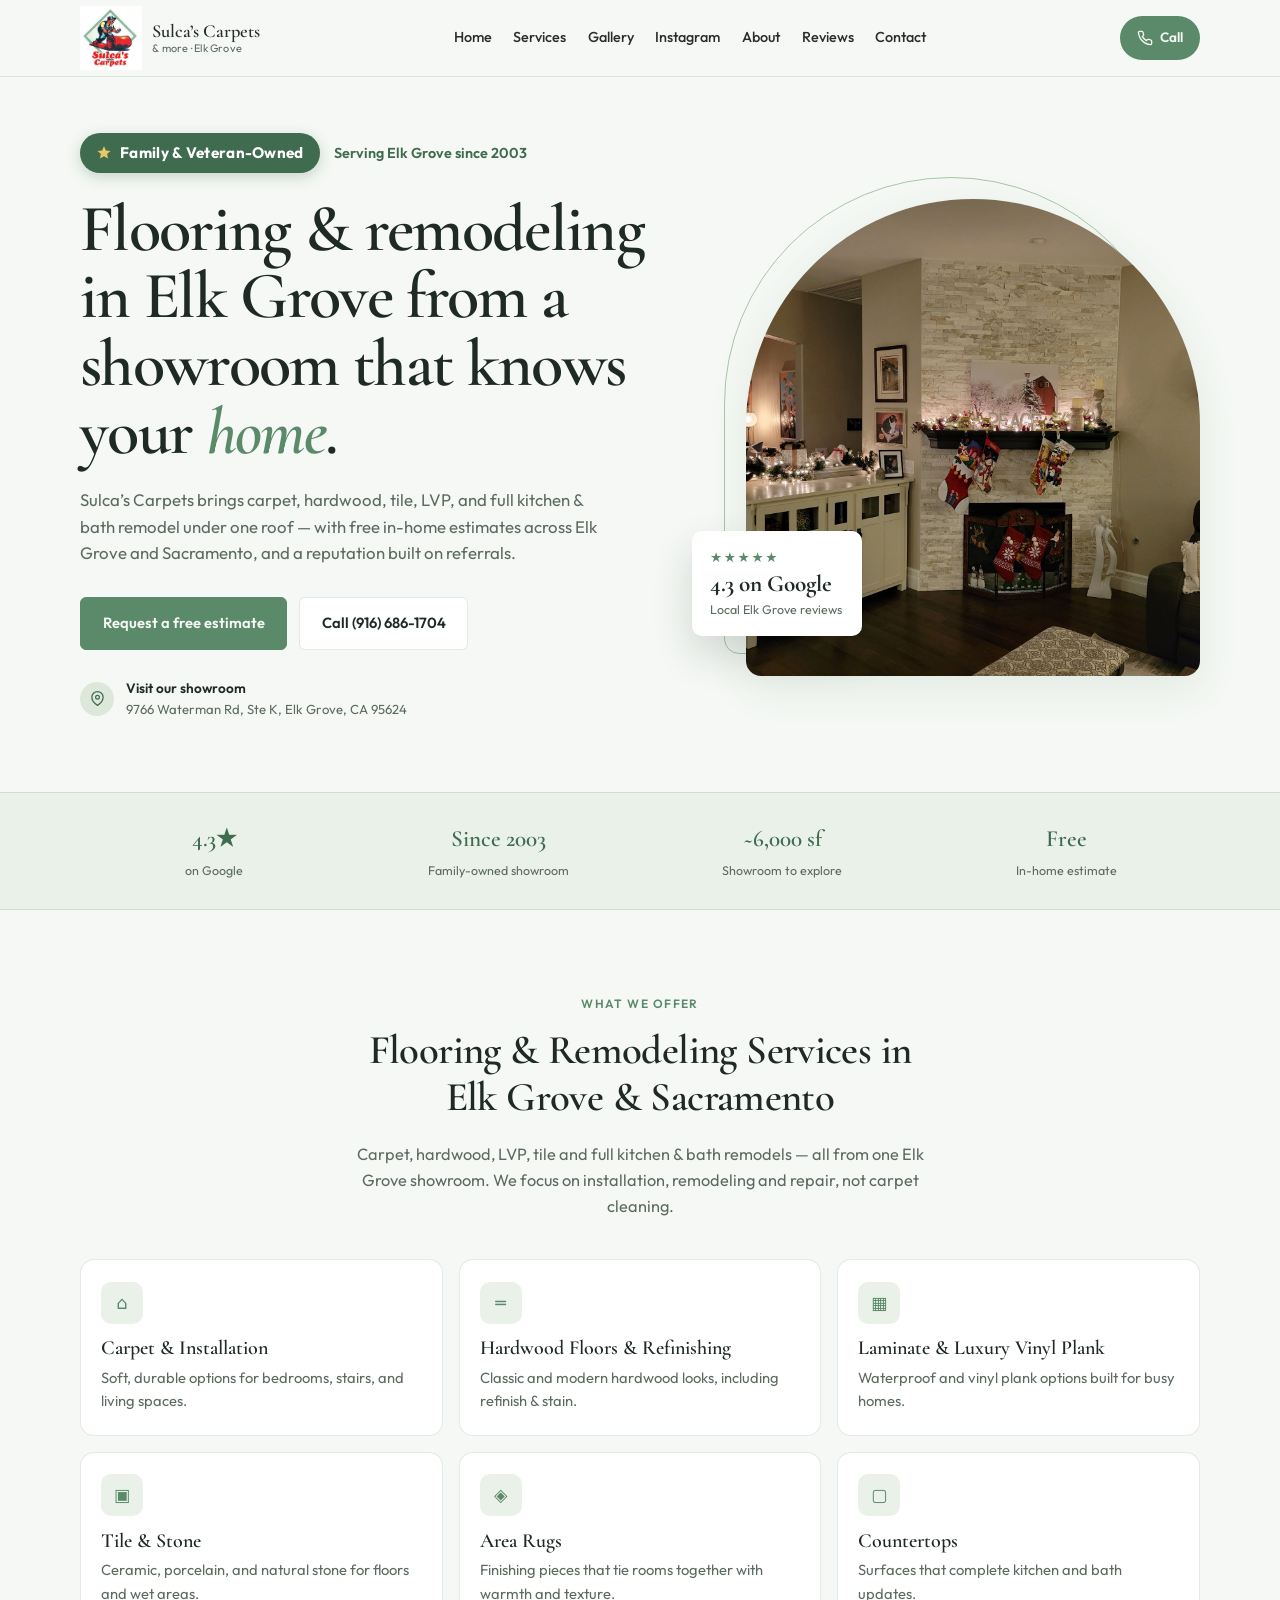
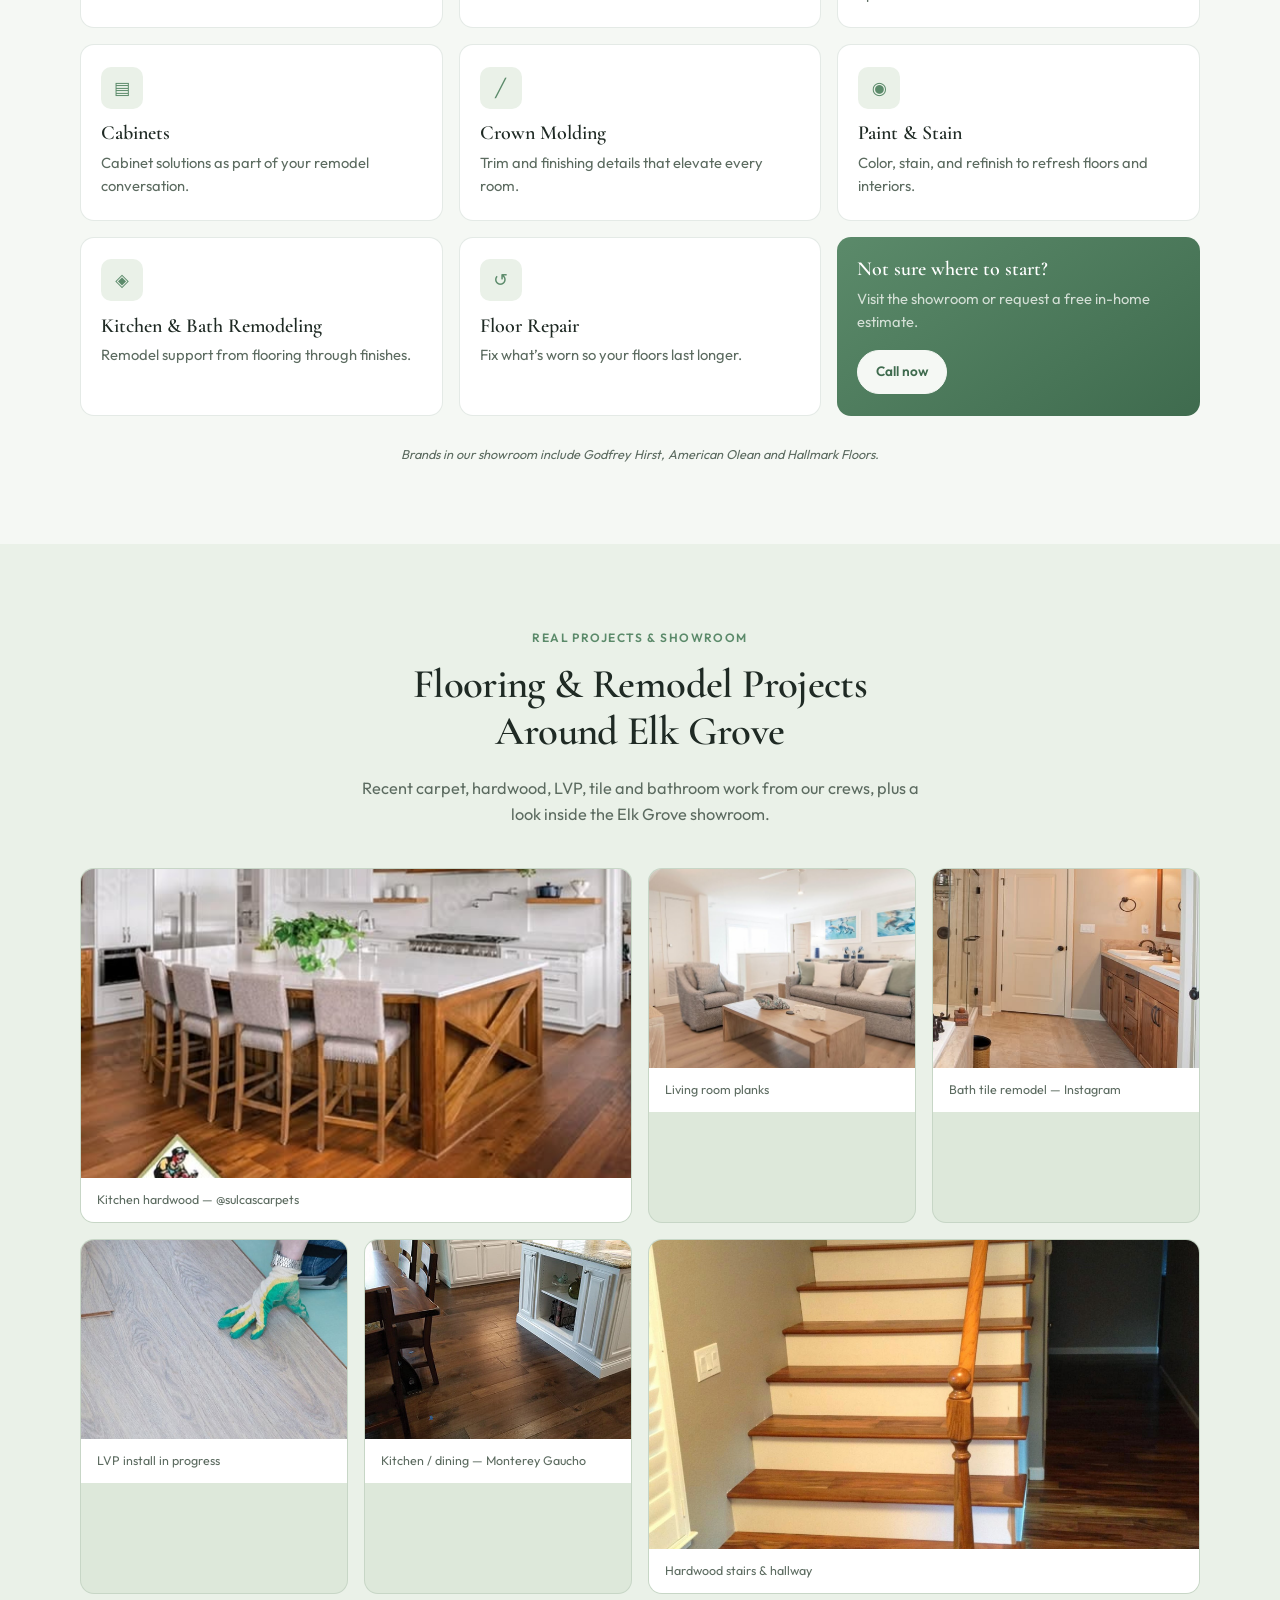
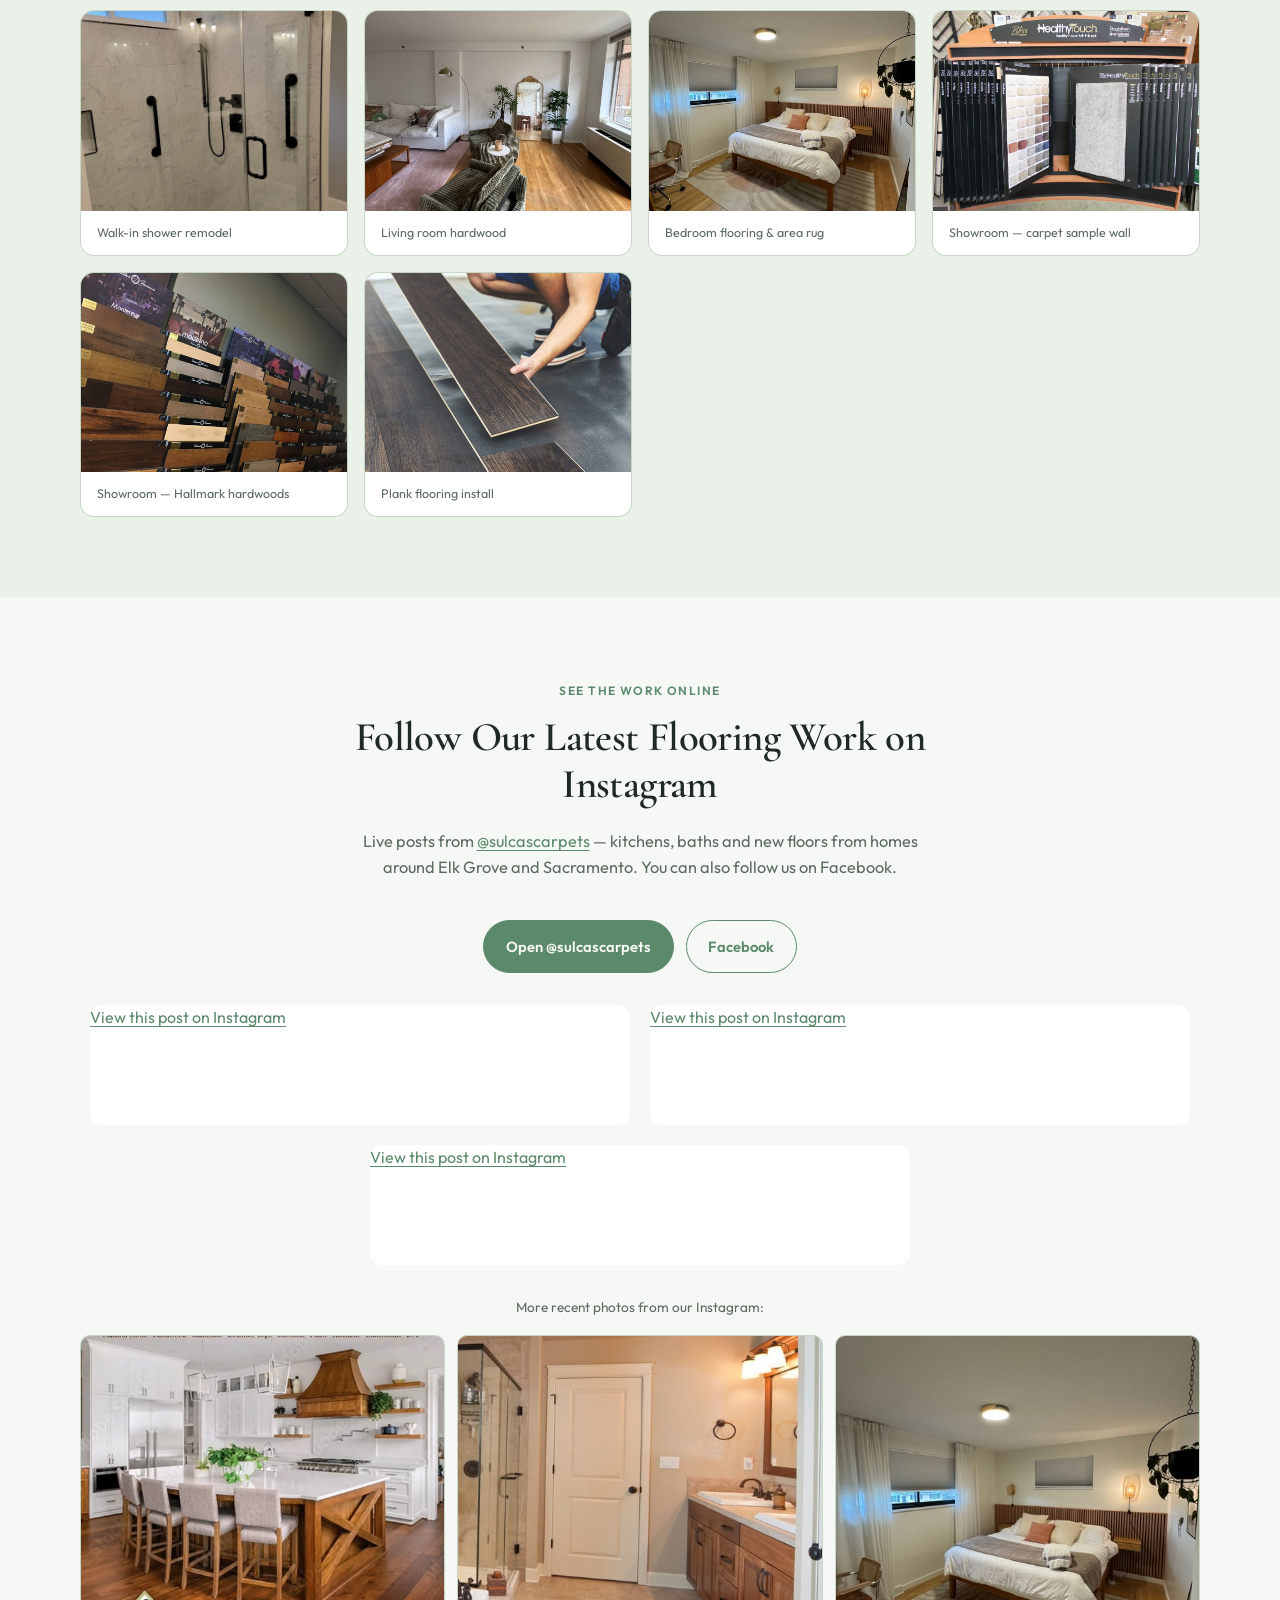
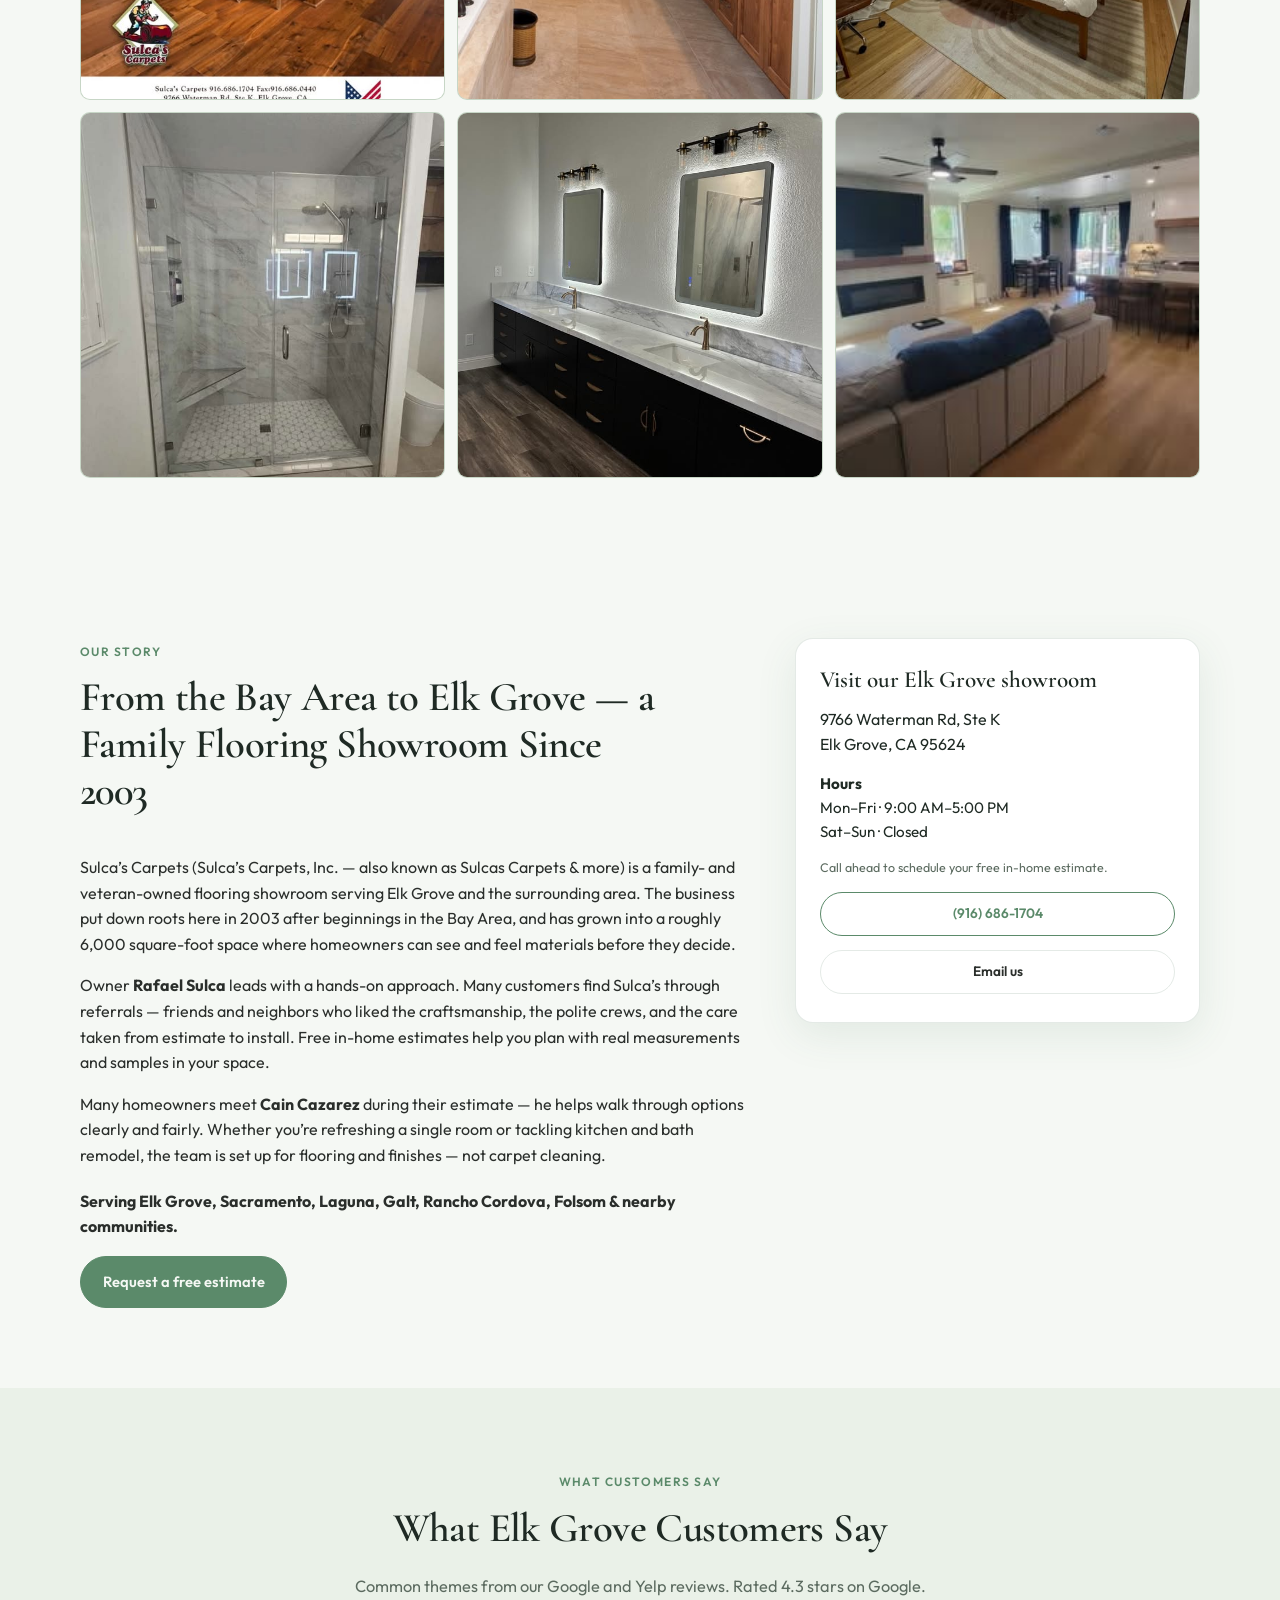
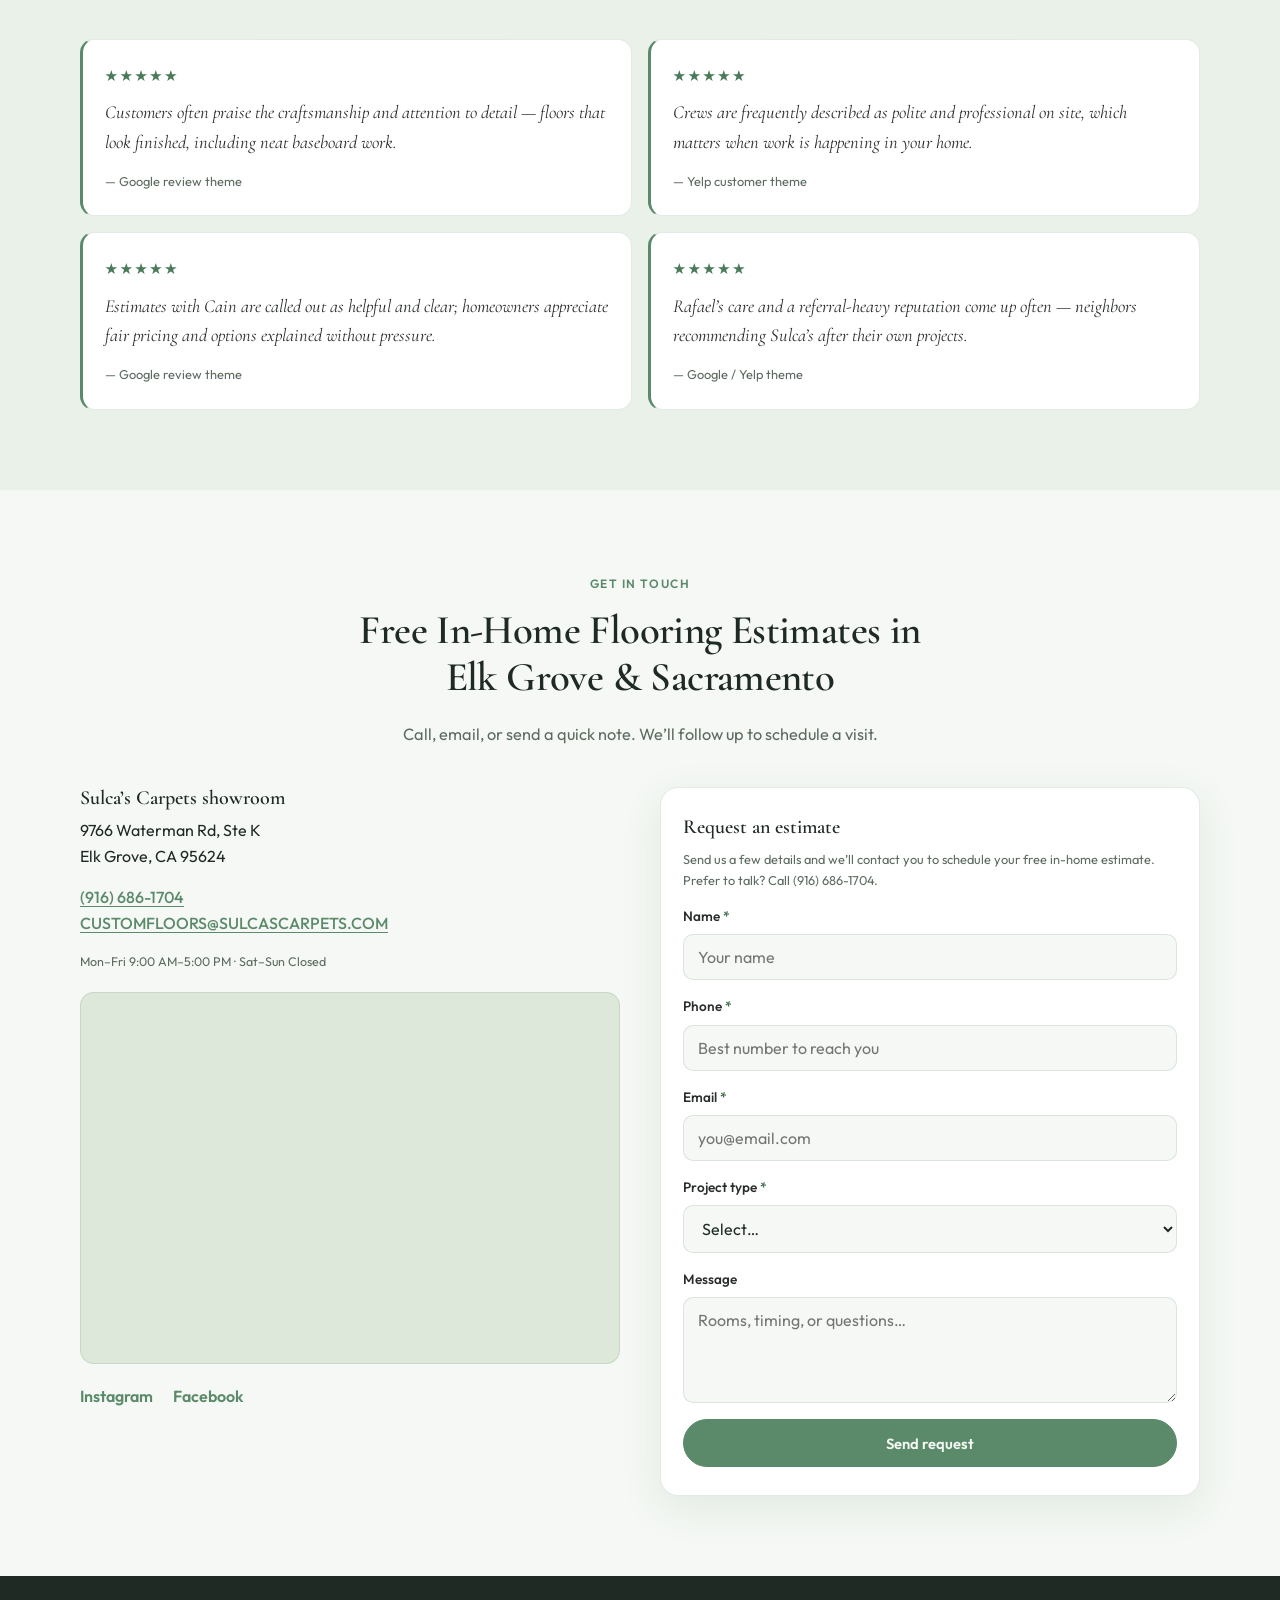
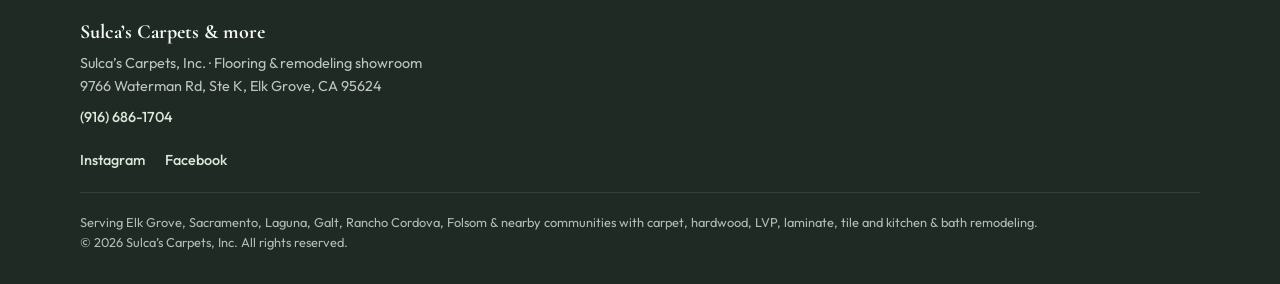
==== index.html @ 5a0fb4e1 "Form: fixed FormSubmit identity (_url), explicit referrer policy, redirect deploy-hash hosts; v=form" ====
<!DOCTYPE html>
<html lang="en">
<head>
  <meta charset="UTF-8" />
  <meta name="viewport" content="width=device-width, initial-scale=1.0" />
  <meta name="referrer" content="strict-origin-when-cross-origin" />
  <!-- Remove this noindex tag when sulcascarpets.com is connected -->
  <meta name="robots" content="noindex" />
  <title>Flooring &amp; Remodeling in Elk Grove &amp; Sacramento | Sulca's Carpets</title>
  <meta name="description" content="Elk Grove flooring showroom since 2003: carpet, hardwood, LVP, tile, plus kitchen &amp; bath remodeling. Free in-home estimates in Elk Grove &amp; Sacramento." />
  <meta name="keywords" content="Sulca's Carpets, Sulcas Carpets, flooring Elk Grove, flooring Sacramento, flooring store Elk Grove, flooring showroom Elk Grove, flooring store Sacramento, carpet Elk Grove, carpet store Elk Grove, carpet installation Elk Grove, carpet installation Sacramento, carpet Laguna, carpet installation Folsom, carpet Rancho Cordova, carpet Galt, hardwood floors Elk Grove, hardwood flooring Sacramento, hardwood floor installation, hardwood floor refinishing Elk Grove, hardwood refinishing Sacramento, floor staining, luxury vinyl plank Elk Grove, LVP flooring Sacramento, LVP installation, vinyl plank flooring, waterproof flooring, laminate flooring Elk Grove, laminate flooring Sacramento, tile flooring Elk Grove, tile installation Sacramento, natural stone flooring, porcelain tile, ceramic tile, countertops Elk Grove, countertops Sacramento, cabinets Elk Grove, kitchen cabinets Sacramento, kitchen remodel Elk Grove, kitchen remodel Sacramento, bathroom remodel Elk Grove, bathroom remodel Sacramento, shower tile remodel, home remodeling contractor Elk Grove, remodeling contractor Sacramento, flooring contractor Elk Grove, area rugs Elk Grove, crown molding Elk Grove, floor repair Elk Grove, free in-home flooring estimate, Laguna flooring, Folsom flooring, Rancho Cordova flooring, Galt flooring, family-owned flooring store, veteran-owned flooring company" />
  <link rel="canonical" href="https://sulcascarpets.com/" />

  <!-- Local / geo -->
  <meta name="geo.region" content="US-CA" />
  <meta name="geo.placename" content="Elk Grove" />
  <meta name="geo.position" content="38.403346;-121.353083" />
  <meta name="ICBM" content="38.403346, -121.353083" />

  <!-- Open Graph -->
  <meta property="og:type" content="website" />
  <meta property="og:site_name" content="Sulca's Carpets" />
  <meta property="og:locale" content="en_US" />
  <meta property="og:url" content="https://sulcascarpets.com/" />
  <meta property="og:title" content="Flooring &amp; Remodeling in Elk Grove &amp; Sacramento | Sulca's Carpets" />
  <meta property="og:description" content="Family- and veteran-owned Elk Grove flooring showroom since 2003. Carpet, hardwood, LVP, tile, kitchen &amp; bath remodeling. Free in-home estimates." />
  <meta property="og:image" content="https://sulcascarpets.com/images/hero-2.jpg" />
  <meta property="og:image:width" content="2000" />
  <meta property="og:image:height" content="1500" />
  <meta property="og:image:alt" content="Living room with dark hardwood floors and a stacked-stone fireplace" />

  <!-- Twitter -->
  <meta name="twitter:card" content="summary_large_image" />
  <meta name="twitter:title" content="Flooring &amp; Remodeling in Elk Grove &amp; Sacramento | Sulca's Carpets" />
  <meta name="twitter:description" content="Family- and veteran-owned Elk Grove flooring showroom since 2003. Carpet, hardwood, LVP, tile, kitchen &amp; bath remodeling. Free in-home estimates." />
  <meta name="twitter:image" content="https://sulcascarpets.com/images/hero-2.jpg" />
  <meta name="twitter:image:alt" content="Living room with dark hardwood floors and a stacked-stone fireplace" />

  <meta name="theme-color" content="#3f6b4e" />
  <link rel="icon" type="image/png" href="images/logo-sulcas.png" />
  <link rel="apple-touch-icon" href="images/logo-sulcas.png" />

  <script type="application/ld+json">
  {
    "@context": "https://schema.org",
    "@graph": [
      {
        "@type": [
          "HomeAndConstructionBusiness",
          "FlooringContractor"
        ],
        "@id": "https://sulcascarpets.com/#business",
        "name": "Sulca's Carpets",
        "legalName": "Sulca's Carpets, Inc.",
        "alternateName": [
          "Sulca's Carpets & More",
          "Sulcas Carpets"
        ],
        "description": "Family- and veteran-owned flooring showroom in Elk Grove, CA since 2003, offering carpet, hardwood, laminate, LVP, tile and stone, plus kitchen and bath remodeling with free in-home estimates.",
        "url": "https://sulcascarpets.com/",
        "logo": "https://sulcascarpets.com/images/logo-sulcas.png",
        "image": [
          "https://sulcascarpets.com/images/hero-2.jpg",
          "https://sulcascarpets.com/images/hero-1.jpg"
        ],
        "telephone": "+1-916-686-1704",
        "email": "CUSTOMFLOORS@SULCASCARPETS.COM",
        "foundingDate": "2003",
        "address": {
          "@type": "PostalAddress",
          "streetAddress": "9766 Waterman Rd, Ste K",
          "addressLocality": "Elk Grove",
          "addressRegion": "CA",
          "postalCode": "95624",
          "addressCountry": "US"
        },
        "geo": {
          "@type": "GeoCoordinates",
          "latitude": 38.403346,
          "longitude": -121.353083
        },
        "hasMap": "https://www.google.com/maps?q=9766+Waterman+Rd+Ste+K,+Elk+Grove,+CA+95624",
        "openingHours": "Mo-Fr 09:00-17:00",
        "openingHoursSpecification": [
          {
            "@type": "OpeningHoursSpecification",
            "dayOfWeek": [
              "Monday",
              "Tuesday",
              "Wednesday",
              "Thursday",
              "Friday"
            ],
            "opens": "09:00",
            "closes": "17:00"
          }
        ],
        "areaServed": [
          {
            "@type": "City",
            "name": "Elk Grove, CA"
          },
          {
            "@type": "City",
            "name": "Sacramento, CA"
          },
          {
            "@type": "City",
            "name": "Laguna, CA"
          },
          {
            "@type": "City",
            "name": "Galt, CA"
          },
          {
            "@type": "City",
            "name": "Rancho Cordova, CA"
          },
          {
            "@type": "City",
            "name": "Folsom, CA"
          },
          {
            "@type": "AdministrativeArea",
            "name": "Sacramento County, CA"
          }
        ],
        "sameAs": [
          "https://www.instagram.com/sulcascarpets/",
          "https://www.facebook.com/sulcascarpets"
        ],
        "hasOfferCatalog": {
          "@type": "OfferCatalog",
          "name": "Flooring & Remodeling Services",
          "itemListElement": [
            {
              "@type": "Offer",
              "itemOffered": {
                "@type": "Service",
                "name": "Carpet",
                "description": "Carpet sales and installation for bedrooms, stairs and living spaces.",
                "areaServed": "Elk Grove and Sacramento, CA"
              }
            },
            {
              "@type": "Offer",
              "itemOffered": {
                "@type": "Service",
                "name": "Hardwood Flooring",
                "description": "Hardwood flooring installation, refinishing and staining.",
                "areaServed": "Elk Grove and Sacramento, CA"
              }
            },
            {
              "@type": "Offer",
              "itemOffered": {
                "@type": "Service",
                "name": "Laminate & Luxury Vinyl Plank (LVP)",
                "description": "Waterproof laminate and luxury vinyl plank flooring.",
                "areaServed": "Elk Grove and Sacramento, CA"
              }
            },
            {
              "@type": "Offer",
              "itemOffered": {
                "@type": "Service",
                "name": "Tile & Stone",
                "description": "Ceramic, porcelain and natural stone tile for floors and wet areas.",
                "areaServed": "Elk Grove and Sacramento, CA"
              }
            },
            {
              "@type": "Offer",
              "itemOffered": {
                "@type": "Service",
                "name": "Area Rugs",
                "description": "Area rugs for living spaces.",
                "areaServed": "Elk Grove and Sacramento, CA"
              }
            },
            {
              "@type": "Offer",
              "itemOffered": {
                "@type": "Service",
                "name": "Countertops",
                "description": "Countertops for kitchen and bath updates.",
                "areaServed": "Elk Grove and Sacramento, CA"
              }
            },
            {
              "@type": "Offer",
              "itemOffered": {
                "@type": "Service",
                "name": "Cabinets",
                "description": "Cabinets for kitchen and bath remodels.",
                "areaServed": "Elk Grove and Sacramento, CA"
              }
            },
            {
              "@type": "Offer",
              "itemOffered": {
                "@type": "Service",
                "name": "Crown Molding",
                "description": "Crown molding, trim and finishing details.",
                "areaServed": "Elk Grove and Sacramento, CA"
              }
            },
            {
              "@type": "Offer",
              "itemOffered": {
                "@type": "Service",
                "name": "Paint & Stain",
                "description": "Paint, stain and refinishing for floors and interiors.",
                "areaServed": "Elk Grove and Sacramento, CA"
              }
            },
            {
              "@type": "Offer",
              "itemOffered": {
                "@type": "Service",
                "name": "Kitchen & Bath Remodeling",
                "description": "Kitchen and bathroom remodeling from flooring through finishes.",
                "areaServed": "Elk Grove and Sacramento, CA"
              }
            },
            {
              "@type": "Offer",
              "itemOffered": {
                "@type": "Service",
                "name": "Flooring Repair",
                "description": "Repair for worn or damaged floors.",
                "areaServed": "Elk Grove and Sacramento, CA"
              }
            },
            {
              "@type": "Offer",
              "name": "Free in-home estimate",
              "price": "0",
              "priceCurrency": "USD",
              "itemOffered": {
                "@type": "Service",
                "name": "In-home flooring & remodeling estimate"
              }
            }
          ]
        }
      },
      {
        "@type": "WebSite",
        "@id": "https://sulcascarpets.com/#website",
        "url": "https://sulcascarpets.com/",
        "name": "Sulca's Carpets",
        "inLanguage": "en-US",
        "publisher": {
          "@id": "https://sulcascarpets.com/#business"
        }
      }
    ]
  }
  </script>
  <link rel="preconnect" href="https://fonts.googleapis.com" />
  <link rel="preconnect" href="https://fonts.gstatic.com" crossorigin />
  <link href="https://fonts.googleapis.com/css2?family=Cormorant+Garamond:ital,wght@0,500;0,600;0,700;1,500;1,600&family=Outfit:wght@300;400;500;600;700&display=swap" rel="stylesheet" />
  <link rel="stylesheet" href="styles.css?v=form2" />
</head>
<body>
  <!-- Sticky header -->
  <header class="site-header" id="top">
    <div class="header-inner">
      <a href="#home" class="logo" aria-label="Sulca's Carpets home">
        <img src="images/logo-sulcas.png" alt="Sulca's Carpets logo — Elk Grove flooring store" class="logo-img" width="306" height="317" />
        <span class="logo-text">
          <strong>Sulca’s Carpets</strong>
          <small>&amp; more · Elk Grove</small>
        </span>
      </a>

      <nav class="nav-desktop" aria-label="Primary">
        <a href="#home">Home</a>
        <a href="#services">Services</a>
        <a href="#gallery">Gallery</a>
        <a href="#instagram">Instagram</a>
        <a href="#about">About</a>
        <a href="#reviews">Reviews</a>
        <a href="#contact">Contact</a>
      </nav>

      <div class="header-actions">
        <a class="btn btn-call" href="tel:+19166861704">
          <svg width="16" height="16" viewBox="0 0 24 24" fill="none" stroke="currentColor" stroke-width="2" aria-hidden="true"><path d="M22 16.92v3a2 2 0 0 1-2.18 2 19.79 19.79 0 0 1-8.63-3.07 19.5 19.5 0 0 1-6-6 19.79 19.79 0 0 1-3.07-8.67A2 2 0 0 1 4.11 2h3a2 2 0 0 1 2 1.72c.127.96.361 1.903.7 2.81a2 2 0 0 1-.45 2.11L8.09 9.91a16 16 0 0 0 6 6l1.27-1.27a2 2 0 0 1 2.11-.45c.907.339 1.85.573 2.81.7A2 2 0 0 1 22 16.92z"/></svg>
          Call
        </a>
        <button class="nav-toggle" id="navToggle" aria-label="Open menu" aria-expanded="false" aria-controls="mobileNav">
          <span></span><span></span><span></span>
        </button>
      </div>
    </div>

    <nav class="nav-mobile" id="mobileNav" aria-label="Mobile" hidden>
      <a href="#home">Home</a>
      <a href="#services">Services</a>
      <a href="#gallery">Gallery</a>
      <a href="#instagram">Instagram</a>
      <a href="#about">About</a>
      <a href="#reviews">Reviews</a>
      <a href="#contact">Contact</a>
      <a class="btn btn-primary btn-block" href="tel:+19166861704">Call (916) 686-1704</a>
    </nav>
  </header>

  <main>
    <!-- Hero -->
    <section class="hero" id="home">
      <div class="container hero-layout">
        <div class="hero-content">
          <p class="hero-badge"><span class="hero-badge-pill"><svg aria-hidden="true" viewBox="0 0 24 24" width="16" height="16"><path fill="currentColor" d="M12 2l2.9 6.26 6.85.74-5.1 4.63 1.42 6.75L12 16.98 5.93 20.38l1.42-6.75L2.25 9l6.85-.74z"/></svg>Family &amp; Veteran-Owned</span><span class="hero-badge-since">Serving Elk Grove since 2003</span></p>
          <h1>Flooring &amp; remodeling in Elk Grove from a showroom that knows your <em>home</em>.</h1>
          <p class="hero-sub">
            Sulca’s Carpets brings carpet, hardwood, tile, LVP, and full kitchen &amp; bath remodel under one roof —
            with free in-home estimates across Elk Grove and Sacramento, and a reputation built on referrals.
          </p>
          <div class="hero-ctas">
            <a class="btn btn-primary" href="#contact">Request a free estimate</a>
            <a class="btn btn-outline" href="tel:+19166861704">Call (916) 686-1704</a>
          </div>
          <div class="hero-address">
            <span class="hero-address-icon" aria-hidden="true">
              <svg width="15" height="15" viewBox="0 0 24 24" fill="none" stroke="currentColor" stroke-width="2"><path d="M21 10c0 7-9 13-9 13s-9-6-9-13a9 9 0 0 1 18 0z"/><circle cx="12" cy="10" r="3"/></svg>
            </span>
            <span>
              <strong>Visit our showroom</strong>
              <span class="hero-address-line">9766 Waterman Rd, Ste K, Elk Grove, CA 95624</span>
            </span>
          </div>
        </div>

        <div class="hero-media">
          <div class="hero-arch" aria-hidden="true"></div>
          <img class="hero-photo" src="images/hero-2.jpg" alt="Living room with dark hardwood floors and a stacked-stone fireplace, hardwood flooring by Sulca's Carpets in Elk Grove" width="2000" height="1500" fetchpriority="high" />
          <div class="hero-rating" aria-label="Rated 4.3 on Google">
            <span class="hero-stars" aria-hidden="true">★★★★★</span>
            <strong>4.3 on Google</strong>
            <span class="hero-rating-caption">Local Elk Grove reviews</span>
          </div>
        </div>
      </div>
    </section>

    <!-- Trust strip -->
    <section class="trust-strip" aria-label="Highlights">
      <div class="container trust-grid">
        <div class="trust-item">
          <span class="trust-value">4.3★</span>
          <span class="trust-label">on Google</span>
        </div>
        <div class="trust-item">
          <span class="trust-value">Since 2003</span>
          <span class="trust-label">Family-owned showroom</span>
        </div>
        <div class="trust-item">
          <span class="trust-value">~6,000 sf</span>
          <span class="trust-label">Showroom to explore</span>
        </div>
        <div class="trust-item">
          <span class="trust-value">Free</span>
          <span class="trust-label">In-home estimate</span>
        </div>
      </div>
    </section>

    <!-- Services -->
    <section class="section" id="services">
      <div class="container">
        <header class="section-head">
          <p class="eyebrow">What we offer</p>
          <h2>Flooring &amp; Remodeling Services in Elk Grove &amp; Sacramento</h2>
          <p class="section-lead">Carpet, hardwood, LVP, tile and full kitchen &amp; bath remodels — all from one Elk Grove showroom. We focus on installation, remodeling and repair, not carpet cleaning.</p>
        </header>

        <div class="services-grid">
          <article class="service-card">
            <div class="service-icon" aria-hidden="true">⌂</div>
            <h3>Carpet &amp; Installation</h3>
            <p>Soft, durable options for bedrooms, stairs, and living spaces.</p>
          </article>
          <article class="service-card">
            <div class="service-icon" aria-hidden="true">═</div>
            <h3>Hardwood Floors &amp; Refinishing</h3>
            <p>Classic and modern hardwood looks, including refinish &amp; stain.</p>
          </article>
          <article class="service-card">
            <div class="service-icon" aria-hidden="true">▦</div>
            <h3>Laminate &amp; Luxury Vinyl Plank</h3>
            <p>Waterproof and vinyl plank options built for busy homes.</p>
          </article>
          <article class="service-card">
            <div class="service-icon" aria-hidden="true">▣</div>
            <h3>Tile &amp; Stone</h3>
            <p>Ceramic, porcelain, and natural stone for floors and wet areas.</p>
          </article>
          <article class="service-card">
            <div class="service-icon" aria-hidden="true">◈</div>
            <h3>Area Rugs</h3>
            <p>Finishing pieces that tie rooms together with warmth and texture.</p>
          </article>
          <article class="service-card">
            <div class="service-icon" aria-hidden="true">▢</div>
            <h3>Countertops</h3>
            <p>Surfaces that complete kitchen and bath updates.</p>
          </article>
          <article class="service-card">
            <div class="service-icon" aria-hidden="true">▤</div>
            <h3>Cabinets</h3>
            <p>Cabinet solutions as part of your remodel conversation.</p>
          </article>
          <article class="service-card">
            <div class="service-icon" aria-hidden="true">╱</div>
            <h3>Crown Molding</h3>
            <p>Trim and finishing details that elevate every room.</p>
          </article>
          <article class="service-card">
            <div class="service-icon" aria-hidden="true">◉</div>
            <h3>Paint &amp; Stain</h3>
            <p>Color, stain, and refinish to refresh floors and interiors.</p>
          </article>
          <article class="service-card">
            <div class="service-icon" aria-hidden="true">◈</div>
            <h3>Kitchen &amp; Bath Remodeling</h3>
            <p>Remodel support from flooring through finishes.</p>
          </article>
          <article class="service-card">
            <div class="service-icon" aria-hidden="true">↺</div>
            <h3>Floor Repair</h3>
            <p>Fix what’s worn so your floors last longer.</p>
          </article>
          <article class="service-card service-card-cta">
            <h3>Not sure where to start?</h3>
            <p>Visit the showroom or request a free in-home estimate.</p>
            <a class="btn btn-primary btn-sm" href="tel:+19166861704">Call now</a>
          </article>
        </div>

        <p class="dealer-note">
          Brands in our showroom include Godfrey Hirst, American Olean and Hallmark Floors.
        </p>
      </div>
    </section>

    <!-- Gallery -->
    <section class="section section-alt" id="gallery">
      <div class="container">
        <header class="section-head">
          <p class="eyebrow">Real projects &amp; showroom</p>
          <h2>Flooring &amp; Remodel Projects Around Elk Grove</h2>
          <p class="section-lead">Recent carpet, hardwood, LVP, tile and bathroom work from our crews, plus a look inside the Elk Grove showroom.</p>
        </header>

        <div class="gallery-grid">
          <figure class="gallery-item">
            <img src="images/ig-01.jpg" alt="Kitchen remodel with large island and hardwood floors by Sulca's Carpets" loading="lazy" width="542" height="640" />
            <figcaption>Kitchen hardwood — @sulcascarpets</figcaption>
          </figure>
          <figure class="gallery-item">
            <img src="images/fb-04.jpg" alt="Living room with light wood-look plank flooring installed in the Elk Grove area" loading="lazy" width="1078" height="1078" />
            <figcaption>Living room planks</figcaption>
          </figure>
          <figure class="gallery-item">
            <img src="images/ig-03.jpg" alt="Bathroom remodel with tile flooring, wood vanity and glass shower by Sulca's Carpets" loading="lazy" width="512" height="640" />
            <figcaption>Bath tile remodel — Instagram</figcaption>
          </figure>
          <figure class="gallery-item">
            <img src="images/fb-01.jpg" alt="Installer laying light gray luxury vinyl plank (LVP) flooring" loading="lazy" width="891" height="1113" />
            <figcaption>LVP install in progress</figcaption>
          </figure>
          <figure class="gallery-item">
            <img src="images/gallery-03.jpg" alt="Kitchen and dining room with Monterey Gaucho hardwood floors by Sulca’s Carpets" loading="lazy" width="500" height="400" />
            <figcaption>Kitchen / dining — Monterey Gaucho</figcaption>
          </figure>
          <figure class="gallery-item">
            <img src="images/gallery-01.jpg" alt="Hardwood staircase and hallway flooring installation by Sulca’s Carpets, Elk Grove" loading="lazy" width="2000" height="2000" />
            <figcaption>Hardwood stairs &amp; hallway</figcaption>
          </figure>
          <figure class="gallery-item">
            <img src="images/gallery-06.jpg" alt="Bathroom remodel with walk-in shower and marble tile" loading="lazy" width="1200" height="1600" />
            <figcaption>Walk-in shower remodel</figcaption>
          </figure>
          <figure class="gallery-item">
            <img src="images/fb-02.jpg" alt="Living room with warm hardwood floors installed by Sulca's Carpets" loading="lazy" width="1057" height="1321" />
            <figcaption>Living room hardwood</figcaption>
          </figure>
          <figure class="gallery-item">
            <img src="images/ig-04.jpg" alt="Bedroom with light wood flooring and an area rug installed by Sulca's Carpets" loading="lazy" width="512" height="640" />
            <figcaption>Bedroom flooring &amp; area rug</figcaption>
          </figure>
          <figure class="gallery-item">
            <img src="images/hero-1.jpg" alt="Carpet sample wall inside the Sulca’s Carpets flooring showroom in Elk Grove" loading="lazy" width="2000" height="1333" />
            <figcaption>Showroom — carpet sample wall</figcaption>
          </figure>
          <figure class="gallery-item">
            <img src="images/gallery-14.jpg" alt="Hallmark Floors hardwood display at the Sulca’s Carpets showroom" loading="lazy" width="1000" height="750" />
            <figcaption>Showroom — Hallmark hardwoods</figcaption>
          </figure>
          <figure class="gallery-item">
            <img src="images/fb-06.jpg" alt="Dark wood-look plank flooring being installed" loading="lazy" width="1057" height="1321" />
            <figcaption>Plank flooring install</figcaption>
          </figure>
        </div>
      </div>
    </section>


    <!-- Instagram -->
    <section class="section" id="instagram">
      <div class="container">
        <header class="section-head">
          <p class="eyebrow">See the work online</p>
          <h2>Follow Our Latest Flooring Work on Instagram</h2>
          <p class="section-lead">
            Live posts from
            <a href="https://www.instagram.com/sulcascarpets/" target="_blank" rel="noopener noreferrer">@sulcascarpets</a>
            — kitchens, baths and new floors from homes around Elk Grove and Sacramento. You can also follow us on Facebook.
          </p>
        </header>

        <div class="ig-actions">
          <a class="btn btn-primary" href="https://www.instagram.com/sulcascarpets/" target="_blank" rel="noopener noreferrer">Open @sulcascarpets</a>
          <a class="btn btn-outline" href="https://www.facebook.com/sulcascarpets" target="_blank" rel="noopener noreferrer">Facebook</a>
        </div>

        <div class="ig-embed-grid" id="igEmbedGrid">
          <blockquote class="instagram-media" data-instgrm-permalink="https://www.instagram.com/p/DaJUO8sS0Fi/" data-instgrm-version="14" style="background:#FFF; border:0; border-radius:12px; margin:0; max-width:540px; min-width:280px; width:100%; padding:0;">
            <a href="https://www.instagram.com/p/DaJUO8sS0Fi/" target="_blank" rel="noopener noreferrer">View this post on Instagram</a>
          </blockquote>
          <blockquote class="instagram-media" data-instgrm-permalink="https://www.instagram.com/p/Dc9Qe5xD11F/" data-instgrm-version="14" style="background:#FFF; border:0; border-radius:12px; margin:0; max-width:540px; min-width:280px; width:100%; padding:0;">
            <a href="https://www.instagram.com/p/Dc9Qe5xD11F/" target="_blank" rel="noopener noreferrer">View this post on Instagram</a>
          </blockquote>
          <blockquote class="instagram-media" data-instgrm-permalink="https://www.instagram.com/p/DbN_PNak25G/" data-instgrm-version="14" style="background:#FFF; border:0; border-radius:12px; margin:0; max-width:540px; min-width:280px; width:100%; padding:0;">
            <a href="https://www.instagram.com/p/DbN_PNak25G/" target="_blank" rel="noopener noreferrer">View this post on Instagram</a>
          </blockquote>
        </div>

        <p class="ig-fallback-label">More recent photos from our Instagram:</p>
        <div class="ig-local-grid" aria-label="Instagram photo captures">
          <a class="ig-tile" href="https://www.instagram.com/sulcascarpets/" target="_blank" rel="noopener noreferrer">
            <img src="images/ig-01.jpg" alt="Kitchen remodel with hardwood floors — Sulca's Carpets Instagram" loading="lazy" width="542" height="640" />
          </a>
          <a class="ig-tile" href="https://www.instagram.com/sulcascarpets/" target="_blank" rel="noopener noreferrer">
            <img src="images/ig-03.jpg" alt="Bathroom remodel with tile floor and wood vanity — Sulca's Carpets Instagram" loading="lazy" width="512" height="640" />
          </a>
          <a class="ig-tile" href="https://www.instagram.com/sulcascarpets/" target="_blank" rel="noopener noreferrer">
            <img src="images/ig-04.jpg" alt="Bedroom with light wood flooring and area rug — Sulca's Carpets Instagram" loading="lazy" width="512" height="640" />
          </a>
          <a class="ig-tile" href="https://www.instagram.com/sulcascarpets/" target="_blank" rel="noopener noreferrer">
            <img src="images/ig-05.jpg" alt="Walk-in glass shower with marble tile — bathroom remodel by Sulca's Carpets" loading="lazy" width="633" height="640" />
          </a>
          <a class="ig-tile" href="https://www.instagram.com/sulcascarpets/" target="_blank" rel="noopener noreferrer">
            <img src="images/ig-06.jpg" alt="Bathroom remodel with double vanity and lighted mirrors — Sulca's Carpets" loading="lazy" width="640" height="640" />
          </a>
          <a class="ig-tile" href="https://www.instagram.com/sulcascarpets/" target="_blank" rel="noopener noreferrer">
            <img src="images/ig-02.jpg" alt="Open living room and kitchen with light wood-look flooring — Sulca's Carpets Instagram" loading="lazy" width="450" height="253" />
          </a>
        </div>
      </div>
    </section>

    <!-- About -->
    <section class="section" id="about">
      <div class="container about-layout">
        <div class="about-copy">
          <header class="section-head left">
            <p class="eyebrow">Our story</p>
            <h2>From the Bay Area to Elk Grove — a Family Flooring Showroom Since 2003</h2>
          </header>
          <p>
            Sulca’s Carpets (Sulca’s Carpets, Inc. — also known as Sulcas Carpets &amp; more) is a family- and
            veteran-owned flooring showroom serving Elk Grove and the surrounding area. The business put down roots here in 2003 after
            beginnings in the Bay Area, and has grown into a roughly 6,000 square-foot space where homeowners can
            see and feel materials before they decide.
          </p>
          <p>
            Owner <strong>Rafael Sulca</strong> leads with a hands-on approach. Many customers find Sulca’s through
            referrals — friends and neighbors who liked the craftsmanship, the polite crews, and the care taken from
            estimate to install. Free in-home estimates help you plan with real measurements and samples in your space.
          </p>
          <p>
            Many homeowners meet <strong>Cain Cazarez</strong> during their estimate — he helps walk through options
            clearly and fairly. Whether you’re refreshing a single room or tackling kitchen and bath remodel,
            the team is set up for flooring and finishes — not carpet cleaning.
          </p>
          <p class="service-area">
            <strong>Serving Elk Grove, Sacramento, Laguna, Galt, Rancho Cordova, Folsom &amp; nearby communities.</strong>
          </p>
          <a class="btn btn-primary" href="#contact">Request a free estimate</a>
        </div>
        <aside class="about-card">
          <h3>Visit our Elk Grove showroom</h3>
          <p class="about-card-address">9766 Waterman Rd, Ste K<br />Elk Grove, CA 95624</p>
          <p class="hours">
            <strong>Hours</strong><br />
            Mon–Fri · 9:00 AM–5:00 PM<br />
            Sat–Sun · Closed
          </p>
          <p class="hours-note">Call ahead to schedule your free in-home estimate.</p>
          <a class="btn btn-outline btn-sm" href="tel:+19166861704">(916) 686-1704</a>
          <a class="btn btn-ghost btn-sm" href="mailto:CUSTOMFLOORS@SULCASCARPETS.COM">Email us</a>
        </aside>
      </div>
    </section>

    <!-- Reviews -->
    <section class="section section-alt" id="reviews">
      <div class="container">
        <header class="section-head">
          <p class="eyebrow">What customers say</p>
          <h2>What Elk Grove Customers Say</h2>
          <p class="section-lead">Common themes from our Google and Yelp reviews. Rated 4.3 stars on Google.</p>
        </header>

        <div class="reviews-grid">
          <blockquote class="review-card">
            <div class="stars" aria-label="5 stars">★★★★★</div>
            <p>Customers often praise the craftsmanship and attention to detail — floors that look finished, including neat baseboard work.</p>
            <footer>— Google review theme</footer>
          </blockquote>
          <blockquote class="review-card">
            <div class="stars" aria-label="5 stars">★★★★★</div>
            <p>Crews are frequently described as polite and professional on site, which matters when work is happening in your home.</p>
            <footer>— Yelp customer theme</footer>
          </blockquote>
          <blockquote class="review-card">
            <div class="stars" aria-label="5 stars">★★★★★</div>
            <p>Estimates with Cain are called out as helpful and clear; homeowners appreciate fair pricing and options explained without pressure.</p>
            <footer>— Google review theme</footer>
          </blockquote>
          <blockquote class="review-card">
            <div class="stars" aria-label="5 stars">★★★★★</div>
            <p>Rafael’s care and a referral-heavy reputation come up often — neighbors recommending Sulca’s after their own projects.</p>
            <footer>— Google / Yelp theme</footer>
          </blockquote>
        </div>
      </div>
    </section>

    <!-- Contact -->
    <section class="section" id="contact">
      <div class="container">
        <header class="section-head">
          <p class="eyebrow">Get in touch</p>
          <h2>Free In-Home Flooring Estimates in Elk Grove &amp; Sacramento</h2>
          <p class="section-lead">Call, email, or send a quick note. We’ll follow up to schedule a visit.</p>
        </header>

        <div class="contact-layout">
          <div class="contact-info">
            <div class="contact-block">
              <h3>Sulca’s Carpets showroom</h3>
              <p>
                9766 Waterman Rd, Ste K<br />
                Elk Grove, CA 95624
              </p>
              <p>
                <a href="tel:+19166861704">(916) 686-1704</a><br />
                <a href="mailto:CUSTOMFLOORS@SULCASCARPETS.COM">CUSTOMFLOORS@SULCASCARPETS.COM</a>
              </p>
              <p class="hours-note">Mon–Fri 9:00 AM–5:00 PM · Sat–Sun Closed</p>
            </div>

            <div class="map-wrap">
              <iframe
                title="Map of Sulca’s Carpets, Elk Grove"
                src="https://maps.google.com/maps?q=9766%20Waterman%20Rd%20Ste%20K%2C%20Elk%20Grove%2C%20CA%2095624&t=&z=15&ie=UTF8&iwloc=&output=embed"
                loading="lazy"
                referrerpolicy="no-referrer-when-downgrade"
                allowfullscreen></iframe>
            </div>

            <div class="social-row">
              <a href="https://www.instagram.com/sulcascarpets/" target="_blank" rel="noopener noreferrer">Instagram</a>
              <a href="https://www.facebook.com/sulcascarpets" target="_blank" rel="noopener noreferrer">Facebook</a>
            </div>
          </div>

          <form class="estimate-form" id="estimateForm" novalidate>
            <h3>Request an estimate</h3>
            <p class="form-note">Send us a few details and we’ll contact you to schedule your free in-home estimate. Prefer to talk? Call (916) 686-1704.</p>

            <!-- Spam honeypot: hidden from real visitors; if filled, the request is not sent -->
            <div class="form-honey" aria-hidden="true">
              <label>Leave this field empty <input type="text" name="_honey" tabindex="-1" autocomplete="off" /></label>
            </div>

            <label>
              <span>Name <span class="req" aria-hidden="true">*</span></span>
              <input type="text" name="name" required aria-required="true" autocomplete="name" placeholder="Your name" />
            </label>
            <label>
              <span>Phone <span class="req" aria-hidden="true">*</span></span>
              <input type="tel" name="phone" required aria-required="true" autocomplete="tel" placeholder="Best number to reach you" />
            </label>
            <label>
              <span>Email <span class="req" aria-hidden="true">*</span></span>
              <input type="email" name="email" required aria-required="true" autocomplete="email" placeholder="you@email.com" />
            </label>
            <label>
              <span>Project type <span class="req" aria-hidden="true">*</span></span>
              <select name="project" required aria-required="true">
                <option value="">Select…</option>
                <option>Carpet</option>
                <option>Hardwood</option>
                <option>Laminate / LVP</option>
                <option>Tile / Stone</option>
                <option>Kitchen remodel</option>
                <option>Bath remodel</option>
                <option>Countertops / Cabinets</option>
                <option>Repair / Other</option>
              </select>
            </label>
            <label>
              Message
              <textarea name="message" rows="4" placeholder="Rooms, timing, or questions…"></textarea>
            </label>
            <button type="submit" class="btn btn-primary btn-block" id="estimateSubmit">Send request</button>
          </form>
        </div>
      </div>
    </section>
  </main>

  <footer class="site-footer">
    <div class="container footer-inner">
      <div class="footer-brand">
        <strong>Sulca’s Carpets &amp; more</strong>
        <p>Sulca’s Carpets, Inc. · Flooring &amp; remodeling showroom<br />9766 Waterman Rd, Ste K, Elk Grove, CA 95624</p>
        <a href="tel:+19166861704">(916) 686-1704</a>
      </div>
      <div class="footer-social">
        <a href="https://www.instagram.com/sulcascarpets/" target="_blank" rel="noopener noreferrer">Instagram</a>
        <a href="https://www.facebook.com/sulcascarpets" target="_blank" rel="noopener noreferrer">Facebook</a>
      </div>
      <p class="footer-area">
        Serving Elk Grove, Sacramento, Laguna, Galt, Rancho Cordova, Folsom &amp; nearby communities with carpet,
        hardwood, LVP, laminate, tile and kitchen &amp; bath remodeling.<br />
        © <span id="year">2026</span> Sulca’s Carpets, Inc. All rights reserved.
      </p>
    </div>
  </footer>

  <!-- Toast -->
  <div class="toast" id="toast" role="status" aria-live="polite" hidden>
    Thanks! We received your request and will contact you soon.
  </div>

  <script async src="https://www.instagram.com/embed.js"></script>
  <script src="script.js?v=form2"></script>
</body>
</html>
---- styles.css ----
/* Sulca’s Carpets — website styles
   Light sage green modern theme; soft sage accents, charcoal-green text */

:root {
  --cream: #f5f8f4;
  --cream-deep: #eaf1e8;
  --sand: #dde8da;
  --oak: #8fae94;
  --walnut: #4f6656;
  --charcoal: #2a2e2b;
  --ink: #1f2a24;
  --forest: #5b8a6a;
  --forest-deep: #3f6b4e;
  --moss: #a9c6a8;
  --gold: #4a7a5a;
  --white: #ffffff;
  --muted: #5c6b60;
  --line: rgba(63, 107, 78, 0.14);
  --shadow: 0 12px 40px rgba(63, 107, 78, 0.10);
  --radius: 14px;
  --header-h: 76px;
  --font-serif: "Cormorant Garamond", Georgia, serif;
  --font-sans: "Outfit", system-ui, sans-serif;
  --ease: cubic-bezier(0.22, 1, 0.36, 1);
}

*, *::before, *::after { box-sizing: border-box; }

html {
  scroll-behavior: smooth;
  scroll-padding-top: calc(var(--header-h) + 12px);
}

body {
  margin: 0;
  font-family: var(--font-sans);
  font-weight: 400;
  color: var(--ink);
  background: var(--cream);
  line-height: 1.6;
  -webkit-font-smoothing: antialiased;
  text-rendering: optimizeLegibility;
}

img { max-width: 100%; display: block; height: auto; }
a { color: var(--forest); text-decoration-thickness: 1px; text-underline-offset: 3px; }
a:hover { color: var(--forest-deep); }

h1, h2, h3 {
  font-family: var(--font-serif);
  font-weight: 600;
  line-height: 1.15;
  color: var(--ink);
  margin: 0 0 0.5em;
}

h1 { font-size: clamp(2.15rem, 6.5vw, 3.6rem); letter-spacing: -0.02em; }
h2 { font-size: clamp(1.75rem, 4.5vw, 2.55rem); letter-spacing: -0.015em; }
h3 { font-size: 1.25rem; }

p { margin: 0 0 1rem; }
p:last-child { margin-bottom: 0; }

.container {
  width: min(1120px, calc(100% - 2rem));
  margin-inline: auto;
}

/* —— Header —— */
.site-header {
  position: sticky;
  top: 0;
  z-index: 900;
  background: rgba(245, 248, 244, 0.94);
  backdrop-filter: blur(14px);
  -webkit-backdrop-filter: blur(14px);
  border-bottom: 1px solid var(--line);
}

.header-inner {
  width: min(1120px, calc(100% - 1.5rem));
  margin-inline: auto;
  display: flex;
  align-items: center;
  justify-content: space-between;
  gap: 1rem;
  min-height: var(--header-h);
}

.logo {
  display: flex;
  align-items: center;
  gap: 0.65rem;
  text-decoration: none;
  color: inherit;
}

.logo-img {
  height: 56px;
  width: auto;
  max-width: 72px;
  object-fit: contain;
  flex-shrink: 0;
  display: block;
}

@media (min-width: 700px) {
  .logo-img {
    height: 64px;
    max-width: 88px;
  }
}

.logo-text {
  display: flex;
  flex-direction: column;
  line-height: 1.15;
}

.logo-text strong {
  font-family: var(--font-serif);
  font-size: 1.15rem;
  font-weight: 600;
  color: var(--charcoal);
}

.logo-text small {
  font-size: 0.68rem;
  color: var(--muted);
  font-weight: 400;
  letter-spacing: 0.02em;
}

.nav-desktop {
  display: none;
  gap: 1.35rem;
}

.nav-desktop a {
  text-decoration: none;
  color: var(--charcoal);
  font-size: 0.9rem;
  font-weight: 500;
  transition: color 0.2s var(--ease);
}

.nav-desktop a:hover { color: var(--forest); }

.header-actions {
  display: flex;
  align-items: center;
  gap: 0.6rem;
}

.nav-toggle {
  width: 42px;
  height: 42px;
  border: 1px solid var(--line);
  border-radius: 10px;
  background: var(--white);
  display: flex;
  flex-direction: column;
  align-items: center;
  justify-content: center;
  gap: 5px;
  cursor: pointer;
  padding: 0;
}

.nav-toggle span {
  display: block;
  width: 18px;
  height: 2px;
  background: var(--charcoal);
  border-radius: 2px;
  transition: transform 0.25s var(--ease), opacity 0.2s;
}

.nav-toggle[aria-expanded="true"] span:nth-child(1) {
  transform: translateY(7px) rotate(45deg);
}
.nav-toggle[aria-expanded="true"] span:nth-child(2) { opacity: 0; }
.nav-toggle[aria-expanded="true"] span:nth-child(3) {
  transform: translateY(-7px) rotate(-45deg);
}

.nav-mobile {
  display: flex;
  flex-direction: column;
  gap: 0.25rem;
  padding: 0.5rem 1rem 1.25rem;
  border-top: 1px solid var(--line);
  background: var(--cream);
}

.nav-mobile[hidden] { display: none; }

.nav-mobile a:not(.btn) {
  text-decoration: none;
  color: var(--charcoal);
  font-weight: 500;
  padding: 0.75rem 0.5rem;
  border-radius: 8px;
}

.nav-mobile a:not(.btn):hover { background: var(--cream-deep); }

/* —— Buttons —— */
.btn {
  display: inline-flex;
  align-items: center;
  justify-content: center;
  gap: 0.45rem;
  font-family: var(--font-sans);
  font-size: 0.92rem;
  font-weight: 600;
  padding: 0.85rem 1.35rem;
  border-radius: 999px;
  border: 1.5px solid transparent;
  cursor: pointer;
  text-decoration: none;
  transition: background 0.2s var(--ease), color 0.2s, border-color 0.2s, transform 0.15s;
  white-space: nowrap;
}

.btn:active { transform: scale(0.98); }

.btn-primary {
  background: var(--forest);
  color: var(--cream);
  border-color: var(--forest);
}
.btn-primary:hover {
  background: var(--forest-deep);
  color: var(--cream);
  border-color: var(--forest-deep);
}

.btn-outline {
  background: transparent;
  color: var(--forest);
  border-color: var(--forest);
}
.btn-outline:hover {
  background: var(--forest);
  color: var(--cream);
}

.btn-ghost {
  background: transparent;
  color: var(--charcoal);
  border-color: var(--line);
}
.btn-ghost:hover { border-color: var(--charcoal); color: var(--ink); }

.btn-call {
  background: var(--forest);
  color: var(--cream);
  padding: 0.65rem 1rem;
  font-size: 0.85rem;
}
.btn-call:hover {
  background: var(--forest-deep);
  color: var(--cream);
}

.btn-sm { padding: 0.65rem 1.1rem; font-size: 0.85rem; }
.btn-block { width: 100%; }

/* —— Hero (split layout, arched photo) —— */
.hero {
  position: relative;
  background: var(--cream);
  padding: 3rem 0 4rem;
  overflow: hidden;
}

.hero-layout {
  display: grid;
  grid-template-columns: 1fr;
  gap: 3rem;
  align-items: center;
}

.hero-content { max-width: 600px; }

.eyebrow {
  display: inline-block;
  font-size: 0.75rem;
  font-weight: 600;
  letter-spacing: 0.12em;
  text-transform: uppercase;
  color: var(--gold);
  margin-bottom: 0.85rem;
}

.hero-eyebrow {
  display: flex;
  align-items: center;
  gap: 0.75rem;
  color: var(--forest-deep);
  font-size: 0.72rem;
  letter-spacing: 0.16em;
  margin-bottom: 1.25rem;
}
.hero-eyebrow::before {
  content: "";
  flex: 0 0 28px;
  height: 1px;
  background: var(--forest);
}

.hero-badge {
  display: flex;
  flex-wrap: wrap;
  align-items: center;
  gap: 0.6rem 0.9rem;
  margin: 0 0 1.4rem;
}
.hero-badge-pill {
  display: inline-flex;
  align-items: center;
  gap: 0.5rem;
  background: var(--forest-deep);
  color: #fff;
  font-weight: 700;
  font-size: 0.95rem;
  letter-spacing: 0.02em;
  padding: 0.5rem 1rem;
  border-radius: 999px;
  box-shadow: 0 4px 14px rgba(63,107,78,0.25);
}
.hero-badge-pill svg { color: #e8c766; flex: none; }
.hero-badge-since {
  font-size: 0.9rem;
  font-weight: 600;
  color: var(--forest-deep);
}

.hero h1 {
  font-size: clamp(2.5rem, 8.5vw, 4.15rem);
  font-weight: 600;
  line-height: 1.02;
  letter-spacing: -0.025em;
  color: var(--ink);
  margin-bottom: 1.25rem;
}
.hero h1 em {
  font-style: italic;
  font-weight: 600;
  color: var(--forest);
}

.hero-sub {
  font-size: 1.05rem;
  font-weight: 400;
  color: var(--muted);
  max-width: 32em;
  margin: 0 0 1.85rem;
}

.hero-ctas {
  display: flex;
  flex-wrap: wrap;
  gap: 0.75rem;
  margin-bottom: 1.75rem;
}
.hero-ctas .btn { border-radius: 6px; }
.hero .btn-outline {
  background: var(--white);
  color: var(--ink);
  border-color: var(--line);
}
.hero .btn-outline:hover {
  background: var(--forest);
  color: var(--cream);
  border-color: var(--forest);
}

.hero-address {
  display: flex;
  align-items: center;
  gap: 0.75rem;
  font-size: 0.85rem;
  color: var(--muted);
  margin: 0;
}
.hero-address strong {
  display: block;
  color: var(--ink);
  font-weight: 600;
  font-size: 0.85rem;
}
.hero-address-line { display: block; font-size: 0.82rem; }
.hero-address-icon {
  flex: 0 0 34px;
  width: 34px;
  height: 34px;
  border-radius: 50%;
  background: var(--sand);
  color: var(--forest-deep);
  display: grid;
  place-items: center;
}

.hero-media {
  position: relative;
  padding: 18px 0 0 18px;
  margin-bottom: 1.5rem;
}
.hero-arch {
  position: absolute;
  top: 0;
  left: 0;
  right: 18px;
  bottom: 18px;
  border: 1.5px solid var(--moss);
  border-radius: 240px 240px 16px 16px;
  pointer-events: none;
}
.hero-photo {
  position: relative;
  width: 100%;
  aspect-ratio: 4 / 3.4;
  object-fit: cover;
  border-radius: 240px 240px 16px 16px;
  box-shadow: var(--shadow);
}
.hero-rating {
  position: absolute;
  left: 0;
  bottom: -1.5rem;
  display: flex;
  flex-direction: column;
  gap: 0.2rem;
  background: var(--white);
  border-radius: 10px;
  padding: 1rem 1.15rem;
  min-width: 170px;
  box-shadow: 0 18px 40px rgba(31, 42, 36, 0.16);
}
.hero-stars {
  color: var(--forest);
  font-size: 0.85rem;
  letter-spacing: 0.12em;
}
.hero-rating strong {
  font-family: var(--font-serif);
  font-size: 1.45rem;
  line-height: 1.1;
  color: var(--ink);
}
.hero-rating-caption { font-size: 0.78rem; color: var(--muted); }

@media (max-width: 820px) {
  .hero-photo { border-radius: 160px 160px 14px 14px; }
  .hero-arch { border-radius: 160px 160px 14px 14px; }
  .hero-rating { min-width: 0; padding: 0.8rem 1rem; }
  .hero-rating strong { font-size: 1.25rem; }
  .hero-badge-pill { font-size: 0.85rem; padding: 0.45rem 0.85rem; }
  .hero-badge-since { font-size: 0.8rem; }
}

@media (min-width: 821px) {
  .hero { padding: 3.5rem 0 4.5rem; }
  .hero-content { max-width: 620px; }
  .hero-layout {
    grid-template-columns: 1.25fr 1fr;
    gap: 3rem;
  }
  .hero-media { margin-bottom: 0; padding: 22px 0 0 22px; }
  .hero-arch { right: 22px; bottom: 22px; }
  .hero-photo { aspect-ratio: 4 / 4.2; max-height: 600px; }
  .hero-rating { left: -2rem; bottom: 2.5rem; }
}

/* —— Trust strip —— */
.trust-strip {
  background: var(--cream-deep);
  color: var(--ink);
  border-top: 1px solid var(--line);
  border-bottom: 1px solid var(--line);
  padding: 1.75rem 0;
}

.trust-grid {
  display: grid;
  grid-template-columns: 1fr 1fr;
  gap: 1.25rem 1rem;
  text-align: center;
}

.trust-value {
  display: block;
  font-family: var(--font-serif);
  font-size: 1.45rem;
  font-weight: 600;
  color: var(--forest-deep);
}

.trust-label {
  display: block;
  font-size: 0.78rem;
  color: var(--muted);
  margin-top: 0.15rem;
}

/* —— Sections —— */
.section {
  padding: 4rem 0;
}

.section-alt {
  background: var(--cream-deep);
}

.section-head {
  text-align: center;
  max-width: 36rem;
  margin: 0 auto 2.5rem;
}

.section-head.left {
  text-align: left;
  margin-left: 0;
  margin-right: 0;
}

.section-head .eyebrow { color: var(--forest); }

.section-lead {
  color: var(--muted);
  font-size: 1.02rem;
  margin: 0;
}

/* —— Services —— */
.services-grid {
  display: grid;
  grid-template-columns: 1fr;
  gap: 1rem;
}

.service-card {
  background: var(--white);
  border: 1px solid var(--line);
  border-radius: var(--radius);
  padding: 1.35rem 1.25rem;
  transition: box-shadow 0.25s var(--ease), transform 0.25s var(--ease);
}

.service-card:hover {
  box-shadow: var(--shadow);
  transform: translateY(-2px);
}

.service-icon {
  width: 42px;
  height: 42px;
  border-radius: 10px;
  background: var(--cream-deep);
  color: var(--forest);
  display: grid;
  place-items: center;
  font-size: 1.1rem;
  margin-bottom: 0.85rem;
}

.service-card h3 { margin-bottom: 0.35rem; }
.service-card p {
  font-size: 0.92rem;
  color: var(--muted);
  margin: 0;
}

.service-card-cta {
  background: linear-gradient(145deg, var(--forest), var(--forest-deep));
  color: var(--cream);
  border: none;
  display: flex;
  flex-direction: column;
  justify-content: center;
}

.service-card-cta h3 { color: var(--white); }
.service-card-cta p { color: rgba(245, 248, 244, 0.8); margin-bottom: 1rem; }
.service-card-cta .btn-primary {
  background: var(--cream);
  color: var(--forest-deep);
  border-color: var(--cream);
  align-self: flex-start;
}
.service-card-cta .btn-primary:hover {
  background: var(--sand);
  border-color: var(--sand);
}

.dealer-note {
  text-align: center;
  font-size: 0.8rem;
  color: var(--muted);
  margin-top: 1.75rem;
  font-style: italic;
}


/* —— Instagram —— */
.ig-actions {
  display: flex;
  flex-wrap: wrap;
  gap: 0.75rem;
  justify-content: center;
  margin: 0 0 2rem;
}
.ig-embed-grid {
  display: flex;
  flex-wrap: wrap;
  gap: 1.25rem;
  justify-content: center;
  margin-bottom: 2rem;
}
.ig-embed-grid blockquote {
  min-height: 120px;
}
.ig-fallback-label {
  text-align: center;
  font-size: 0.85rem;
  color: var(--muted);
  margin: 0 0 1rem;
}
.ig-local-grid {
  display: grid;
  grid-template-columns: repeat(2, 1fr);
  gap: 0.5rem;
}
@media (min-width: 700px) {
  .ig-local-grid { grid-template-columns: repeat(3, 1fr); gap: 0.75rem; }
}
.ig-tile {
  display: block;
  border-radius: 10px;
  overflow: hidden;
  aspect-ratio: 1;
  background: var(--sand);
  border: 1px solid var(--line);
}
.ig-tile img {
  width: 100%;
  height: 100%;
  object-fit: cover;
  transition: transform 0.4s var(--ease);
}
.ig-tile:hover img { transform: scale(1.05); }

/* —— Gallery —— */
.gallery-grid {
  display: grid;
  grid-template-columns: 1fr;
  gap: 1rem;
}

.gallery-item {
  margin: 0;
  border-radius: var(--radius);
  overflow: hidden;
  background: var(--sand);
  border: 1px solid var(--line);
}

.gallery-item img {
  width: 100%;
  aspect-ratio: 4 / 3;
  object-fit: cover;
  transition: transform 0.5s var(--ease);
}

.gallery-item:hover img { transform: scale(1.04); }

.gallery-item figcaption {
  padding: 0.75rem 1rem;
  font-size: 0.78rem;
  color: var(--muted);
  background: var(--white);
}

/* —— About —— */
.about-layout {
  display: grid;
  gap: 2rem;
}

.about-copy p { color: var(--charcoal); }

.about-card {
  background: var(--white);
  border: 1px solid var(--line);
  border-radius: calc(var(--radius) + 4px);
  padding: 1.75rem 1.5rem;
  box-shadow: var(--shadow);
  display: flex;
  flex-direction: column;
  gap: 0.85rem;
  align-self: start;
}

.about-card h3 {
  font-size: 1.45rem;
  margin: 0;
}

.about-card-address {
  font-size: 1rem;
  margin: 0;
}

.hours { margin: 0; font-size: 0.95rem; }
.service-area {
  margin-top: 1.25rem;
  color: var(--forest-deep);
}

.hours-note {
  font-size: 0.78rem;
  color: var(--muted);
  margin: 0;
}

.about-card .btn { align-self: stretch; }

/* —— Reviews —— */
.reviews-grid {
  display: grid;
  gap: 1rem;
}

.review-card {
  margin: 0;
  background: var(--white);
  border: 1px solid var(--line);
  border-radius: var(--radius);
  padding: 1.5rem 1.35rem;
  border-left: 3px solid var(--forest);
}

.stars {
  color: var(--gold);
  letter-spacing: 0.08em;
  font-size: 0.95rem;
  margin-bottom: 0.65rem;
}

.review-card p {
  font-family: var(--font-serif);
  font-size: 1.15rem;
  font-style: italic;
  color: var(--charcoal);
  margin-bottom: 0.85rem;
}

.review-card footer {
  font-size: 0.8rem;
  color: var(--muted);
  font-style: normal;
  font-family: var(--font-sans);
}

/* —— Contact —— */
.contact-layout {
  display: grid;
  gap: 2rem;
}

.contact-block h3 { margin-bottom: 0.5rem; }
.contact-block a { font-weight: 500; }

.map-wrap {
  border-radius: var(--radius);
  overflow: hidden;
  border: 1px solid var(--line);
  margin-top: 1.25rem;
  aspect-ratio: 16 / 11;
  background: var(--sand);
}

.map-wrap iframe {
  width: 100%;
  height: 100%;
  border: 0;
  display: block;
}

.social-row {
  display: flex;
  gap: 1.25rem;
  margin-top: 1.25rem;
}

.social-row a {
  font-weight: 600;
  text-decoration: none;
  color: var(--forest);
}
.social-row a:hover { text-decoration: underline; }

.estimate-form {
  background: var(--white);
  border: 1px solid var(--line);
  border-radius: calc(var(--radius) + 4px);
  padding: 1.75rem 1.35rem;
  box-shadow: var(--shadow);
  display: flex;
  flex-direction: column;
  gap: 1rem;
}

.estimate-form h3 { margin: 0; }

.form-note {
  font-size: 0.8rem;
  color: var(--muted);
  margin: -0.35rem 0 0;
}

.estimate-form label {
  display: flex;
  flex-direction: column;
  gap: 0.4rem;
  font-size: 0.85rem;
  font-weight: 550;
  color: var(--charcoal);
}

.estimate-form input,
.estimate-form select,
.estimate-form textarea {
  font-family: var(--font-sans);
  font-size: 1rem;
  font-weight: 400;
  padding: 0.75rem 0.9rem;
  border: 1.5px solid var(--line);
  border-radius: 10px;
  background: var(--cream);
  color: var(--ink);
  transition: border-color 0.2s, box-shadow 0.2s;
}

.estimate-form input:focus,
.estimate-form select:focus,
.estimate-form textarea:focus {
  outline: none;
  border-color: var(--forest);
  box-shadow: 0 0 0 3px rgba(91, 138, 106, 0.25);
  background: var(--white);
}

.estimate-form textarea { resize: vertical; min-height: 100px; }

.estimate-form input.is-invalid,
.estimate-form select.is-invalid {
  border-color: #a33;
}

/* —— Footer —— */
.site-footer {
  background: var(--ink);
  color: rgba(245, 248, 244, 0.75);
  padding: 2.5rem 0 2rem;
  font-size: 0.9rem;
}

.footer-inner {
  display: flex;
  flex-direction: column;
  gap: 1.25rem;
}

.footer-brand strong {
  display: block;
  font-family: var(--font-serif);
  font-size: 1.25rem;
  color: var(--cream);
  margin-bottom: 0.25rem;
}

.footer-brand p { margin: 0 0 0.5rem; }
.footer-brand a,
.footer-social a {
  color: var(--sand);
  text-decoration: none;
  font-weight: 500;
}
.footer-brand a:hover,
.footer-social a:hover { color: var(--cream); text-decoration: underline; }

.footer-social {
  display: flex;
  gap: 1.25rem;
}

.footer-area {
  font-size: 0.8rem;
  color: rgba(245, 248, 244, 0.7);
  border-top: 1px solid rgba(245, 248, 244, 0.1);
  padding-top: 1.25rem;
  margin: 0;
  line-height: 1.5;
}

/* —— Toast —— */
.toast {
  position: fixed;
  bottom: 1.25rem;
  left: 50%;
  transform: translateX(-50%) translateY(120%);
  z-index: 1100;
  width: min(420px, calc(100% - 2rem));
  background: var(--forest-deep);
  color: var(--cream);
  padding: 1rem 1.25rem;
  border-radius: 12px;
  font-size: 0.9rem;
  box-shadow: 0 16px 48px rgba(0, 0, 0, 0.25);
  transition: transform 0.4s var(--ease);
  text-align: center;
  line-height: 1.45;
}

.toast[hidden] { display: block; visibility: hidden; pointer-events: none; }

.toast.is-visible {
  transform: translateX(-50%) translateY(0);
  visibility: visible;
}

/* —— Responsive —— */
@media (min-width: 640px) {
  .trust-grid { grid-template-columns: repeat(4, 1fr); gap: 1rem; }
  .services-grid { grid-template-columns: repeat(2, 1fr); }
  .gallery-grid { grid-template-columns: repeat(2, 1fr); }
  .reviews-grid { grid-template-columns: repeat(2, 1fr); }
}

@media (min-width: 900px) {
  .nav-desktop { display: flex; }
  .nav-toggle { display: none; }
  .nav-mobile { display: none !important; }

  .services-grid { grid-template-columns: repeat(3, 1fr); }
  .gallery-grid { grid-template-columns: repeat(4, 1fr); }
  .about-layout {
    grid-template-columns: 1.4fr 0.85fr;
    align-items: start;
    gap: 3rem;
  }
  .contact-layout {
    grid-template-columns: 1fr 1fr;
    gap: 2.5rem;
    align-items: start;
  }
  .section { padding: 5rem 0; }
}

@media (min-width: 1100px) {
  .gallery-item:nth-child(1),
  .gallery-item:nth-child(6) {
    grid-column: span 2;
  }
  .gallery-item:nth-child(1) img,
  .gallery-item:nth-child(6) img {
    aspect-ratio: 16 / 9;
  }
}

@media (prefers-reduced-motion: reduce) {
  html { scroll-behavior: auto; }
  *, *::before, *::after {
    transition-duration: 0.01ms !important;
    animation-duration: 0.01ms !important;
  }
}

/* —— Estimate form extras —— */
.form-honey {
  position: absolute !important;
  left: -10000px;
  width: 1px;
  height: 1px;
  overflow: hidden;
}
.estimate-form { position: relative; }
.estimate-form .req { color: var(--forest-deep); }
.estimate-form button[disabled] { opacity: 0.65; cursor: progress; }
.toast.is-error { background: #8a2f2f; }
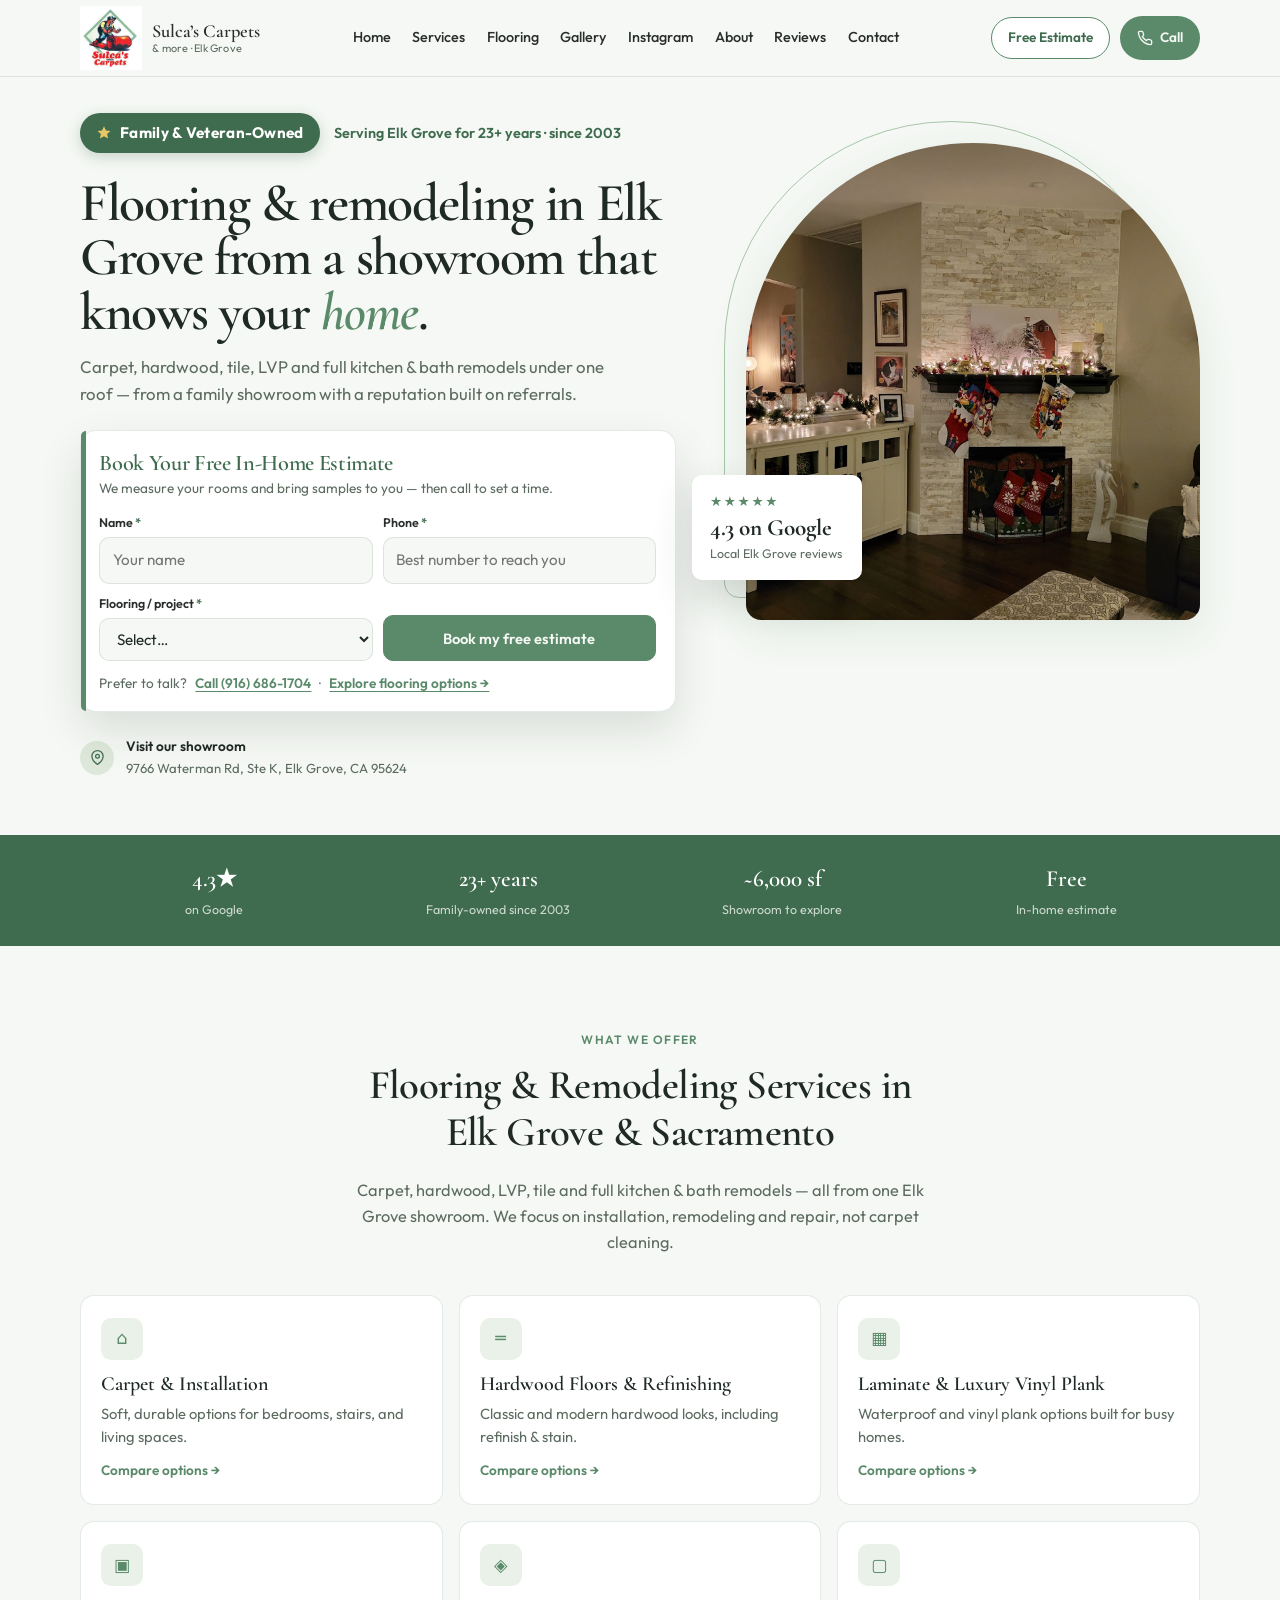
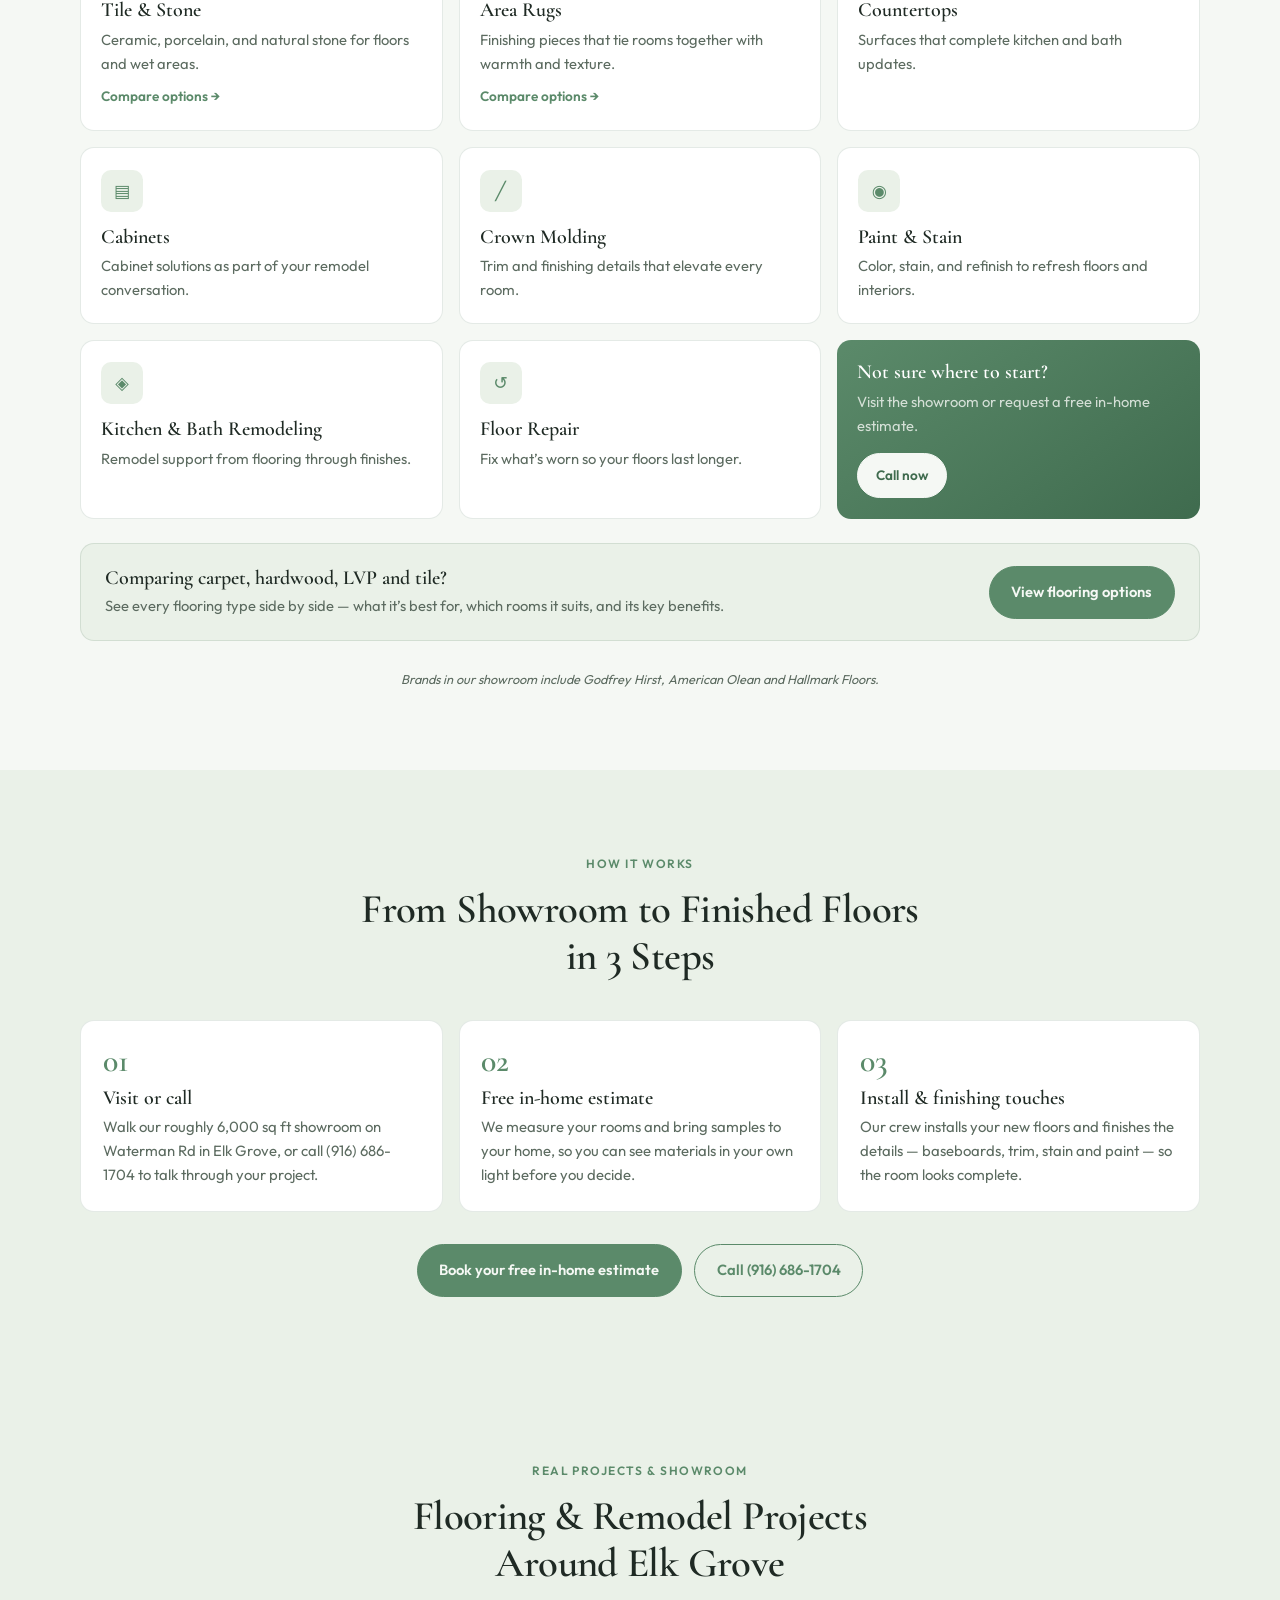
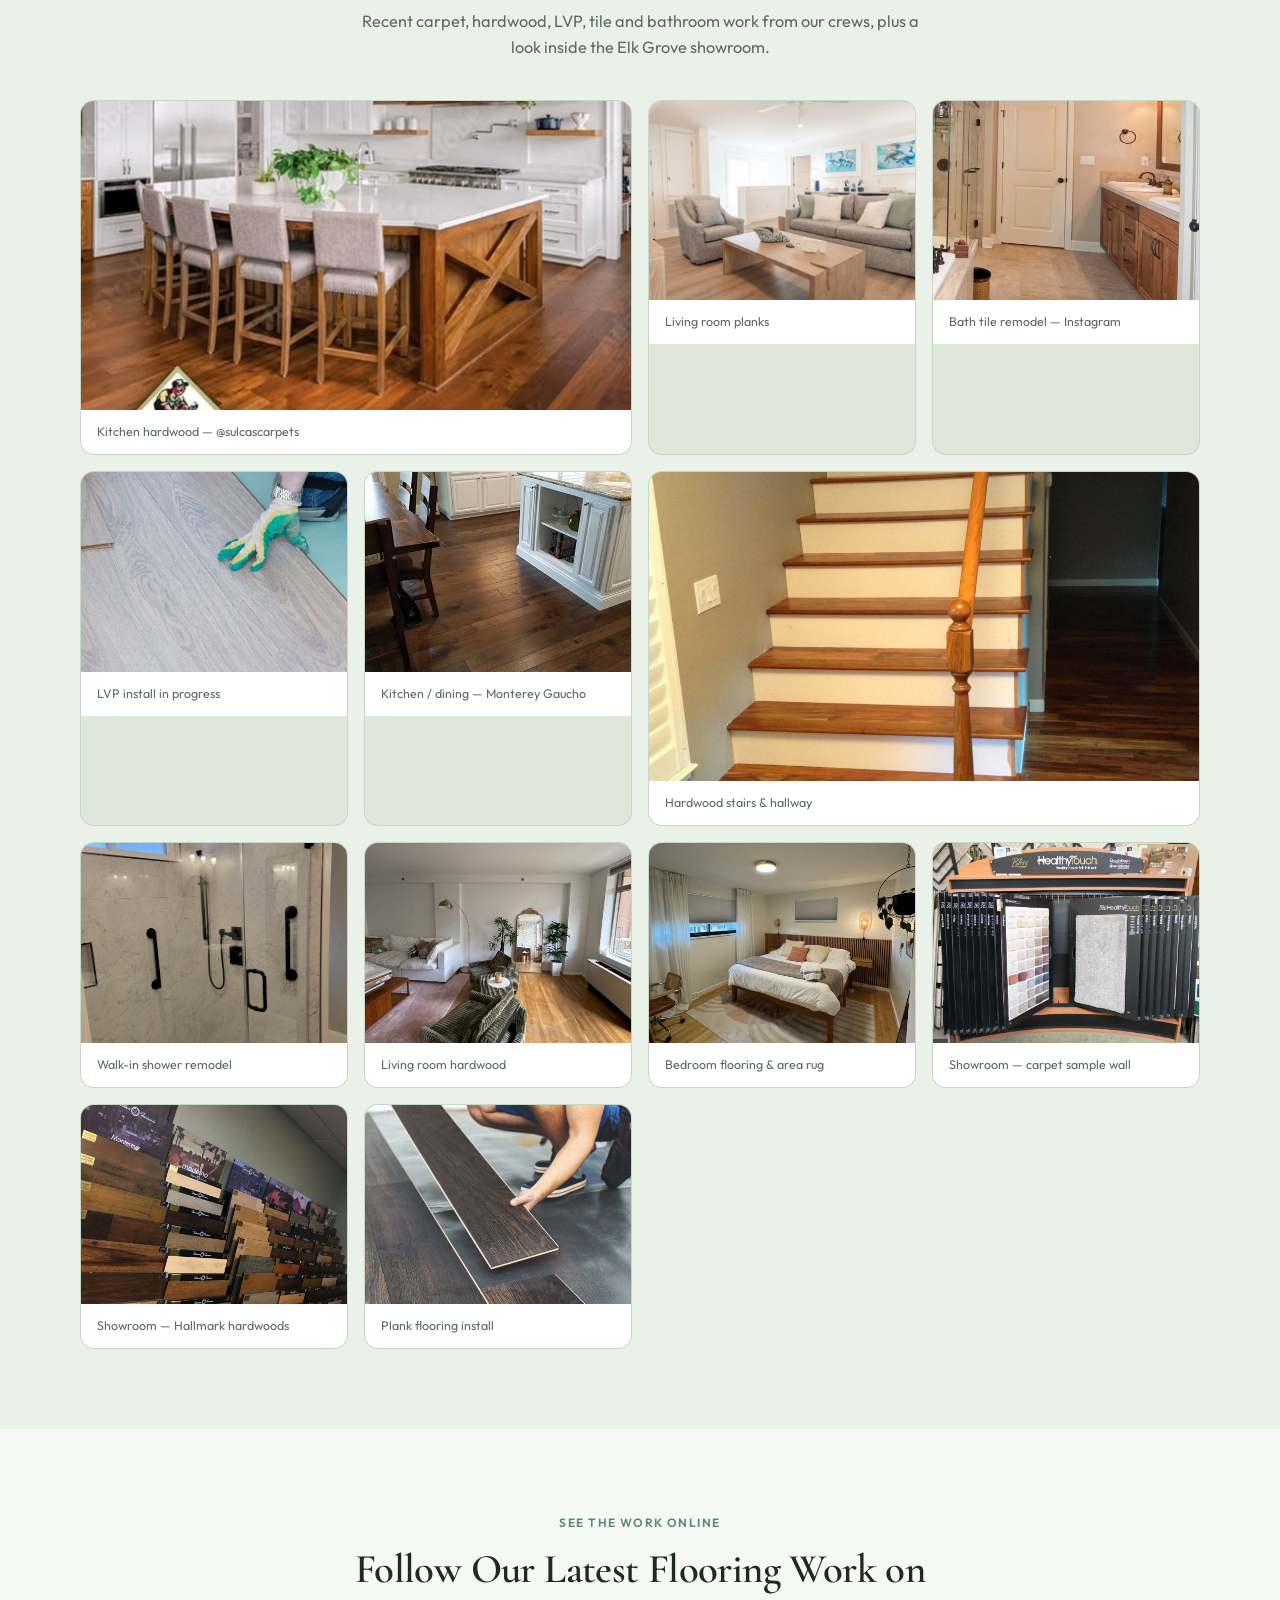
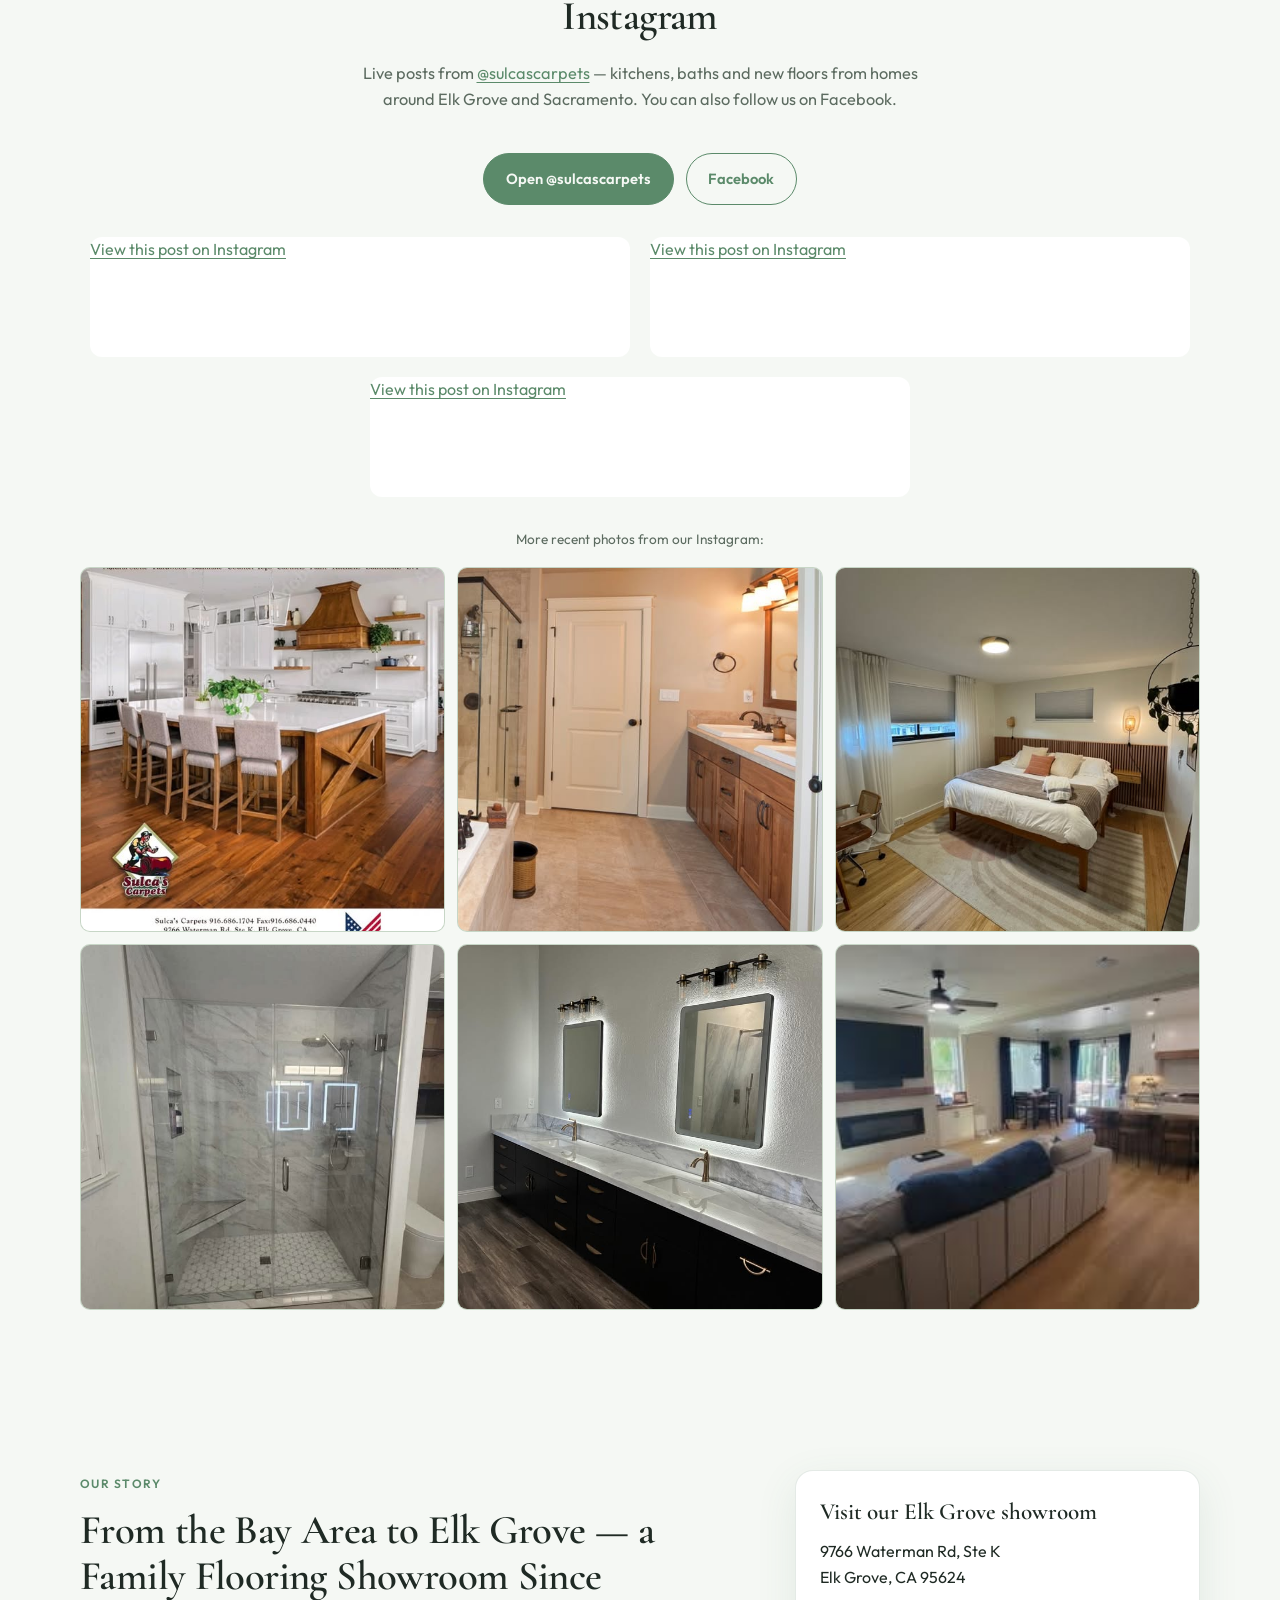
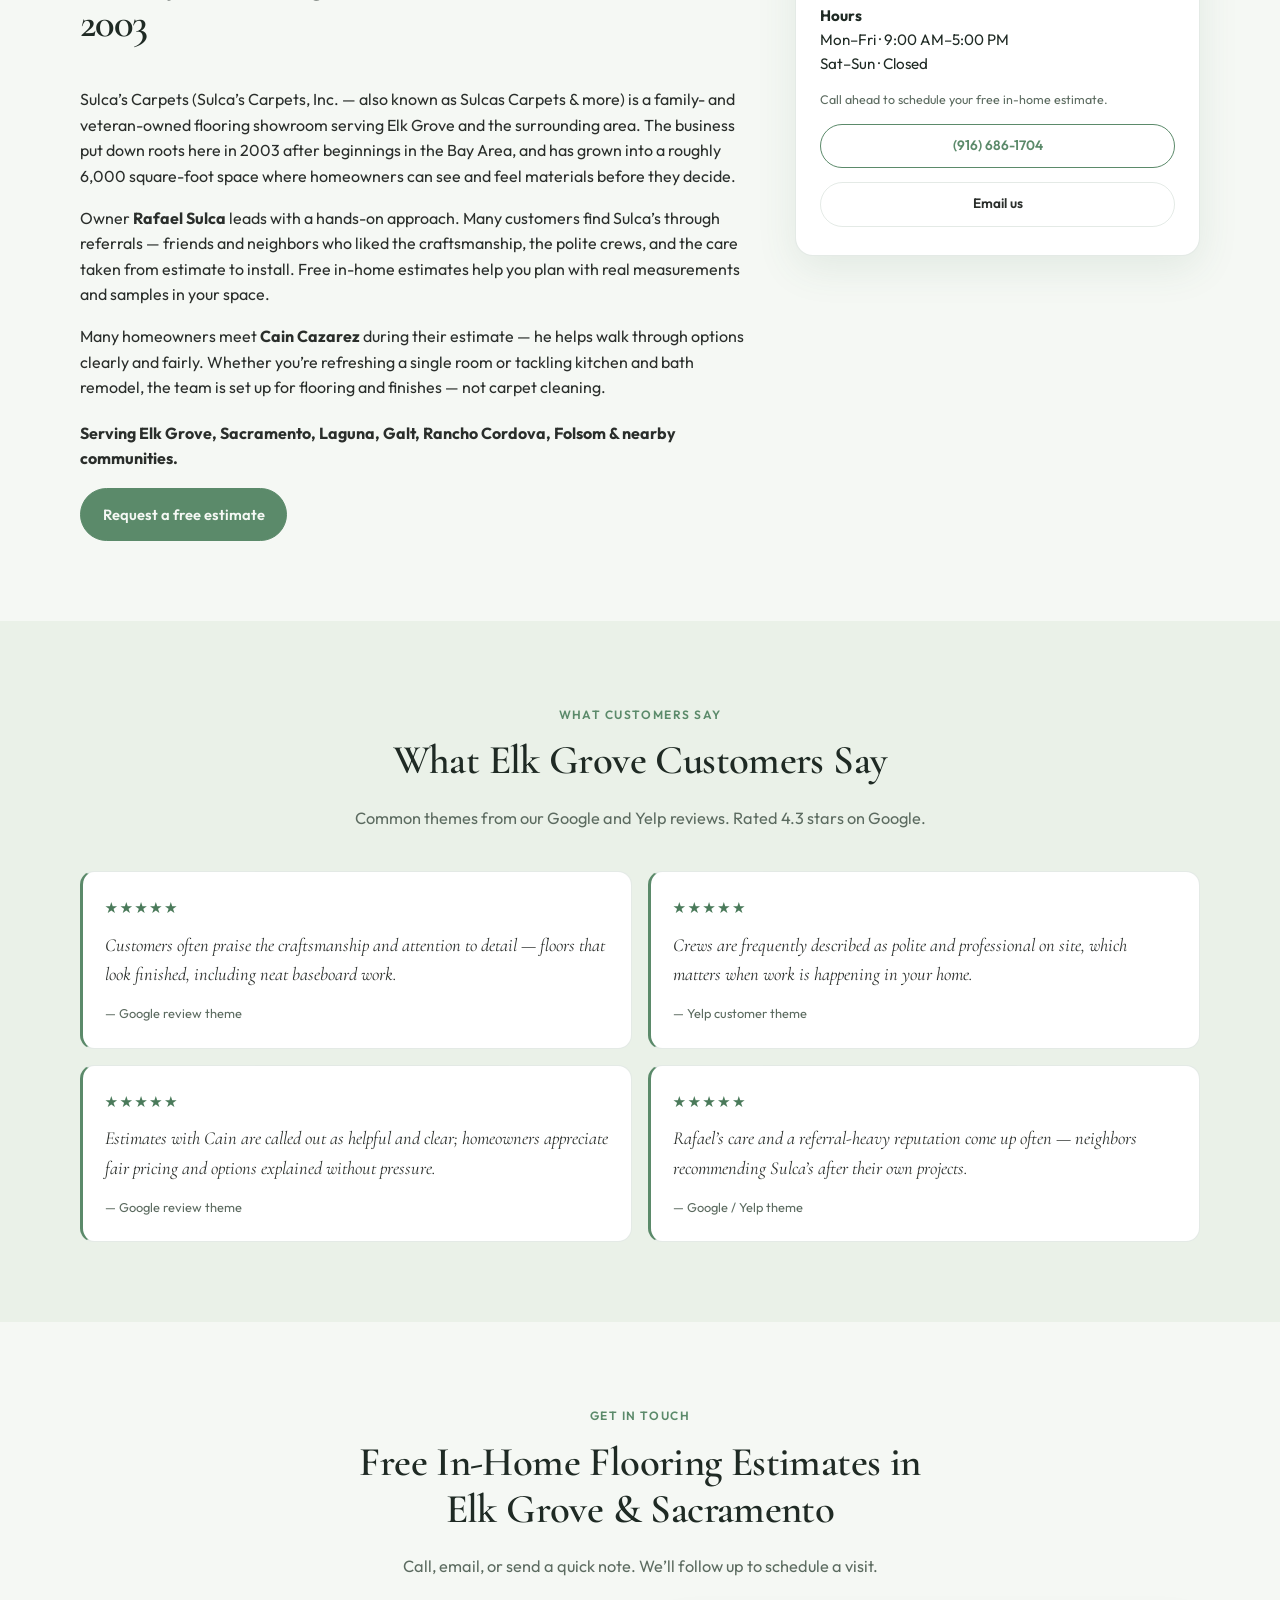
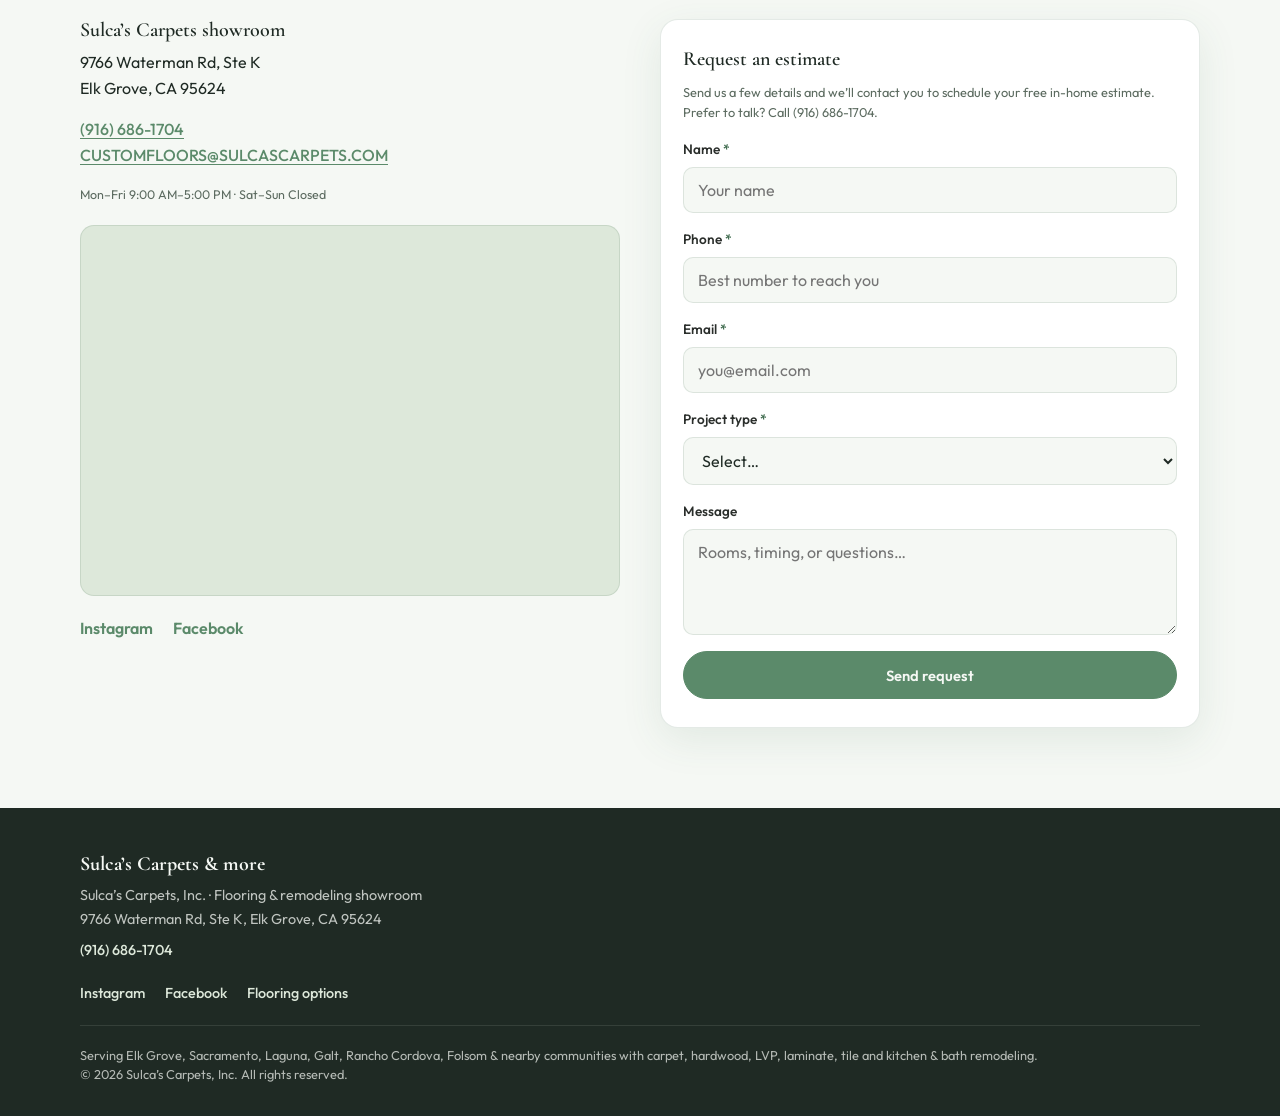
==== commit 0f4ae479: "Homepage: hero free-estimate card, Flooring nav link, stat band, how-it-works; v=cta1" ====
--- a/index.html
+++ b/index.html
@@ -261,7 +261,7 @@
   <link rel="preconnect" href="https://fonts.googleapis.com" />
   <link rel="preconnect" href="https://fonts.gstatic.com" crossorigin />
   <link href="https://fonts.googleapis.com/css2?family=Cormorant+Garamond:ital,wght@0,500;0,600;0,700;1,500;1,600&family=Outfit:wght@300;400;500;600;700&display=swap" rel="stylesheet" />
-  <link rel="stylesheet" href="styles.css?v=form2" />
+  <link rel="stylesheet" href="styles.css?v=cta1" />
 </head>
 <body>
   <!-- Sticky header -->
@@ -278,6 +278,7 @@
       <nav class="nav-desktop" aria-label="Primary">
         <a href="#home">Home</a>
         <a href="#services">Services</a>
+        <a href="flooring.html">Flooring</a>
         <a href="#gallery">Gallery</a>
         <a href="#instagram">Instagram</a>
         <a href="#about">About</a>
@@ -286,6 +287,7 @@
       </nav>
 
       <div class="header-actions">
+        <a class="btn btn-estimate" href="#contact">Free Estimate</a>
         <a class="btn btn-call" href="tel:+19166861704">
           <svg width="16" height="16" viewBox="0 0 24 24" fill="none" stroke="currentColor" stroke-width="2" aria-hidden="true"><path d="M22 16.92v3a2 2 0 0 1-2.18 2 19.79 19.79 0 0 1-8.63-3.07 19.5 19.5 0 0 1-6-6 19.79 19.79 0 0 1-3.07-8.67A2 2 0 0 1 4.11 2h3a2 2 0 0 1 2 1.72c.127.96.361 1.903.7 2.81a2 2 0 0 1-.45 2.11L8.09 9.91a16 16 0 0 0 6 6l1.27-1.27a2 2 0 0 1 2.11-.45c.907.339 1.85.573 2.81.7A2 2 0 0 1 22 16.92z"/></svg>
           Call
@@ -299,11 +301,13 @@
     <nav class="nav-mobile" id="mobileNav" aria-label="Mobile" hidden>
       <a href="#home">Home</a>
       <a href="#services">Services</a>
+      <a href="flooring.html">Flooring</a>
       <a href="#gallery">Gallery</a>
       <a href="#instagram">Instagram</a>
       <a href="#about">About</a>
       <a href="#reviews">Reviews</a>
       <a href="#contact">Contact</a>
+      <a class="btn btn-outline btn-block" href="#contact">Book a free in-home estimate</a>
       <a class="btn btn-primary btn-block" href="tel:+19166861704">Call (916) 686-1704</a>
     </nav>
   </header>
@@ -313,16 +317,54 @@
     <section class="hero" id="home">
       <div class="container hero-layout">
         <div class="hero-content">
-          <p class="hero-badge"><span class="hero-badge-pill"><svg aria-hidden="true" viewBox="0 0 24 24" width="16" height="16"><path fill="currentColor" d="M12 2l2.9 6.26 6.85.74-5.1 4.63 1.42 6.75L12 16.98 5.93 20.38l1.42-6.75L2.25 9l6.85-.74z"/></svg>Family &amp; Veteran-Owned</span><span class="hero-badge-since">Serving Elk Grove since 2003</span></p>
+          <p class="hero-badge"><span class="hero-badge-pill"><svg aria-hidden="true" viewBox="0 0 24 24" width="16" height="16"><path fill="currentColor" d="M12 2l2.9 6.26 6.85.74-5.1 4.63 1.42 6.75L12 16.98 5.93 20.38l1.42-6.75L2.25 9l6.85-.74z"/></svg>Family &amp; Veteran-Owned</span><span class="hero-badge-since">Serving Elk Grove for 23+ years · since 2003</span></p>
           <h1>Flooring &amp; remodeling in Elk Grove from a showroom that knows your <em>home</em>.</h1>
           <p class="hero-sub">
-            Sulca’s Carpets brings carpet, hardwood, tile, LVP, and full kitchen &amp; bath remodel under one roof —
-            with free in-home estimates across Elk Grove and Sacramento, and a reputation built on referrals.
+            Carpet, hardwood, tile, LVP and full kitchen &amp; bath remodels under one roof — from a family showroom
+            with a reputation built on referrals.
           </p>
-          <div class="hero-ctas">
-            <a class="btn btn-primary" href="#contact">Request a free estimate</a>
-            <a class="btn btn-outline" href="tel:+19166861704">Call (916) 686-1704</a>
-          </div>
+
+          <!-- Hero quick estimate card (same FormSubmit flow + field names as the contact form) -->
+          <form class="hero-estimate js-estimate-form" id="heroEstimateForm" novalidate aria-labelledby="heroEstimateTitle">
+            <div class="hero-estimate-head">
+              <h2 id="heroEstimateTitle">Book Your Free In-Home Estimate</h2>
+              <p>We measure your rooms and bring samples to you — then call to set a time.</p>
+            </div>
+            <div class="form-honey" aria-hidden="true">
+              <label>Leave this field empty <input type="text" name="_honey" tabindex="-1" autocomplete="off" /></label>
+            </div>
+            <div class="hero-estimate-grid">
+              <label>
+                <span>Name <span class="req" aria-hidden="true">*</span></span>
+                <input type="text" name="name" required aria-required="true" autocomplete="name" placeholder="Your name" />
+              </label>
+              <label>
+                <span>Phone <span class="req" aria-hidden="true">*</span></span>
+                <input type="tel" name="phone" required aria-required="true" autocomplete="tel" placeholder="Best number to reach you" />
+              </label>
+              <label>
+                <span>Flooring / project <span class="req" aria-hidden="true">*</span></span>
+                <select name="project" required aria-required="true">
+                  <option value="">Select…</option>
+                  <option>Carpet</option>
+                  <option>Hardwood</option>
+                  <option>Laminate / LVP</option>
+                  <option>Tile / Stone</option>
+                  <option>Kitchen remodel</option>
+                  <option>Bath remodel</option>
+                  <option>Countertops / Cabinets</option>
+                  <option>Repair / Other</option>
+                </select>
+              </label>
+              <button type="submit" class="btn btn-primary hero-estimate-btn">Book my free estimate</button>
+            </div>
+            <p class="hero-estimate-alt">
+              Prefer to talk? <a href="tel:+19166861704">Call (916) 686-1704</a>
+              <span aria-hidden="true">·</span>
+              <a href="flooring.html">Explore flooring options →</a>
+            </p>
+          </form>
+
           <div class="hero-address">
             <span class="hero-address-icon" aria-hidden="true">
               <svg width="15" height="15" viewBox="0 0 24 24" fill="none" stroke="currentColor" stroke-width="2"><path d="M21 10c0 7-9 13-9 13s-9-6-9-13a9 9 0 0 1 18 0z"/><circle cx="12" cy="10" r="3"/></svg>
@@ -354,8 +396,8 @@
           <span class="trust-label">on Google</span>
         </div>
         <div class="trust-item">
-          <span class="trust-value">Since 2003</span>
-          <span class="trust-label">Family-owned showroom</span>
+          <span class="trust-value">23+ years</span>
+          <span class="trust-label">Family-owned since 2003</span>
         </div>
         <div class="trust-item">
           <span class="trust-value">~6,000 sf</span>
@@ -382,26 +424,31 @@
             <div class="service-icon" aria-hidden="true">⌂</div>
             <h3>Carpet &amp; Installation</h3>
             <p>Soft, durable options for bedrooms, stairs, and living spaces.</p>
+            <a class="card-link" href="flooring.html#carpet">Compare options →</a>
           </article>
           <article class="service-card">
             <div class="service-icon" aria-hidden="true">═</div>
             <h3>Hardwood Floors &amp; Refinishing</h3>
             <p>Classic and modern hardwood looks, including refinish &amp; stain.</p>
+            <a class="card-link" href="flooring.html#hardwood">Compare options →</a>
           </article>
           <article class="service-card">
             <div class="service-icon" aria-hidden="true">▦</div>
             <h3>Laminate &amp; Luxury Vinyl Plank</h3>
             <p>Waterproof and vinyl plank options built for busy homes.</p>
+            <a class="card-link" href="flooring.html#lvp">Compare options →</a>
           </article>
           <article class="service-card">
             <div class="service-icon" aria-hidden="true">▣</div>
             <h3>Tile &amp; Stone</h3>
             <p>Ceramic, porcelain, and natural stone for floors and wet areas.</p>
+            <a class="card-link" href="flooring.html#tile">Compare options →</a>
           </article>
           <article class="service-card">
             <div class="service-icon" aria-hidden="true">◈</div>
             <h3>Area Rugs</h3>
             <p>Finishing pieces that tie rooms together with warmth and texture.</p>
+            <a class="card-link" href="flooring.html#area-rugs">Compare options →</a>
           </article>
           <article class="service-card">
             <div class="service-icon" aria-hidden="true">▢</div>
@@ -440,9 +487,48 @@
           </article>
         </div>
 
+        <div class="flooring-promo">
+          <div>
+            <h3>Comparing carpet, hardwood, LVP and tile?</h3>
+            <p>See every flooring type side by side — what it’s best for, which rooms it suits, and its key benefits.</p>
+          </div>
+          <a class="btn btn-primary" href="flooring.html">View flooring options</a>
+        </div>
+
         <p class="dealer-note">
           Brands in our showroom include Godfrey Hirst, American Olean and Hallmark Floors.
         </p>
+      </div>
+    </section>
+
+    <!-- How it works -->
+    <section class="section section-alt steps-section" id="how-it-works">
+      <div class="container">
+        <header class="section-head">
+          <p class="eyebrow">How it works</p>
+          <h2>From Showroom to Finished Floors in 3 Steps</h2>
+        </header>
+        <ol class="steps-grid">
+          <li class="step-card">
+            <span class="step-num" aria-hidden="true">01</span>
+            <h3>Visit or call</h3>
+            <p>Walk our roughly 6,000 sq ft showroom on Waterman Rd in Elk Grove, or call (916) 686-1704 to talk through your project.</p>
+          </li>
+          <li class="step-card">
+            <span class="step-num" aria-hidden="true">02</span>
+            <h3>Free in-home estimate</h3>
+            <p>We measure your rooms and bring samples to your home, so you can see materials in your own light before you decide.</p>
+          </li>
+          <li class="step-card">
+            <span class="step-num" aria-hidden="true">03</span>
+            <h3>Install &amp; finishing touches</h3>
+            <p>Our crew installs your new floors and finishes the details — baseboards, trim, stain and paint — so the room looks complete.</p>
+          </li>
+        </ol>
+        <div class="steps-cta">
+          <a class="btn btn-primary" href="#contact">Book your free in-home estimate</a>
+          <a class="btn btn-outline" href="tel:+19166861704">Call (916) 686-1704</a>
+        </div>
       </div>
     </section>
 
@@ -680,7 +766,7 @@
             </div>
           </div>
 
-          <form class="estimate-form" id="estimateForm" novalidate>
+          <form class="estimate-form js-estimate-form" id="estimateForm" novalidate>
             <h3>Request an estimate</h3>
             <p class="form-note">Send us a few details and we’ll contact you to schedule your free in-home estimate. Prefer to talk? Call (916) 686-1704.</p>
 
@@ -736,6 +822,7 @@
       <div class="footer-social">
         <a href="https://www.instagram.com/sulcascarpets/" target="_blank" rel="noopener noreferrer">Instagram</a>
         <a href="https://www.facebook.com/sulcascarpets" target="_blank" rel="noopener noreferrer">Facebook</a>
+        <a href="flooring.html">Flooring options</a>
       </div>
       <p class="footer-area">
         Serving Elk Grove, Sacramento, Laguna, Galt, Rancho Cordova, Folsom &amp; nearby communities with carpet,
@@ -751,6 +838,6 @@
   </div>
 
   <script async src="https://www.instagram.com/embed.js"></script>
-  <script src="script.js?v=form2"></script>
+  <script src="script.js?v=cta1"></script>
 </body>
 </html>
--- a/styles.css
+++ b/styles.css
@@ -991,3 +991,287 @@
 .estimate-form .req { color: var(--forest-deep); }
 .estimate-form button[disabled] { opacity: 0.65; cursor: progress; }
 .toast.is-error { background: #8a2f2f; }
+
+/* ============================================================
+   CTA update (v=cta1): header estimate pill, hero estimate card,
+   stat band, flooring promo, how-it-works steps
+   ============================================================ */
+.btn-estimate {
+  display: none;
+  background: var(--white);
+  color: var(--forest-deep);
+  border-color: var(--forest);
+  padding: 0.6rem 1rem;
+  font-size: 0.85rem;
+}
+.btn-estimate:hover { background: var(--forest-deep); color: var(--cream); border-color: var(--forest-deep); }
+@media (min-width: 1100px) { .btn-estimate { display: inline-flex; } }
+.nav-mobile .btn-block + .btn-block { margin-top: 0.5rem; }
+.nav-mobile .btn-outline { margin-top: 0.5rem; }
+
+/* Hero tweaks */
+.hero-content { display: flex; flex-direction: column; }
+.hero-content > * { min-width: 0; }
+.hero-sub { margin-bottom: 1.4rem; }
+
+.hero-estimate {
+  position: relative;
+  background: var(--white);
+  border: 1px solid var(--line);
+  border-radius: 16px;
+  box-shadow: 0 18px 44px rgba(31, 42, 36, 0.12);
+  padding: 1.15rem 1.15rem 1rem;
+  margin: 0 0 1.5rem;
+}
+.hero-estimate::before {
+  content: "";
+  position: absolute;
+  inset: 0 auto 0 0;
+  width: 5px;
+  border-radius: 16px 0 0 16px;
+  background: var(--forest);
+}
+.hero-estimate-head h2 {
+  font-size: 1.4rem;
+  margin: 0 0 0.15rem;
+  color: var(--forest-deep);
+}
+.hero-estimate-head p {
+  font-size: 0.85rem;
+  color: var(--muted);
+  margin: 0 0 0.85rem;
+}
+.hero-estimate-grid {
+  display: grid;
+  grid-template-columns: 1fr;
+  gap: 0.6rem;
+}
+.hero-estimate label {
+  display: flex;
+  flex-direction: column;
+  gap: 0.25rem;
+  font-size: 0.78rem;
+  font-weight: 600;
+  color: var(--charcoal);
+}
+.hero-estimate input,
+.hero-estimate select {
+  font: inherit;
+  font-size: 0.95rem;
+  font-weight: 400;
+  padding: 0.65rem 0.8rem;
+  border: 1px solid var(--line);
+  border-radius: 10px;
+  background: var(--cream);
+  color: var(--ink);
+  width: 100%;
+  min-width: 0;
+}
+.hero-estimate input:focus,
+.hero-estimate select:focus {
+  outline: 2px solid var(--moss);
+  outline-offset: 1px;
+  border-color: var(--forest);
+}
+.hero-estimate input.is-invalid,
+.hero-estimate select.is-invalid { border-color: #b3261e; background: #fff6f5; }
+.hero-estimate .req { color: var(--forest-deep); }
+.hero-estimate-btn { border-radius: 10px; width: 100%; padding: 0.8rem 1rem; }
+.hero-estimate button[disabled] { opacity: 0.65; cursor: progress; }
+.hero-estimate-alt {
+  margin: 0.75rem 0 0;
+  font-size: 0.85rem;
+  color: var(--muted);
+  display: flex;
+  flex-wrap: wrap;
+  gap: 0.25rem 0.5rem;
+}
+.hero-estimate-alt a { font-weight: 600; }
+
+@media (max-width: 820px) {
+  .hero { padding-top: 1.75rem; }
+  .hero-badge { margin-bottom: 1rem; }
+  .hero h1 { font-size: clamp(2.1rem, 9vw, 2.6rem); margin-bottom: 1rem; }
+  /* Estimate card right under the headline on phones; intro copy follows it */
+  .hero-estimate { order: 3; }
+  .hero-sub { order: 4; font-size: 0.98rem; }
+  .hero-address { order: 5; }
+}
+@media (min-width: 560px) {
+  .hero-estimate-grid { grid-template-columns: 1fr 1fr; }
+  .hero-estimate-btn { align-self: end; }
+}
+@media (min-width: 821px) {
+  .hero { padding: 2.25rem 0 3.5rem; }
+  .hero h1 { font-size: clamp(2.6rem, 4.3vw, 3.35rem); margin-bottom: 0.9rem; }
+  .hero-layout { align-items: start; }
+  .hero-media { margin-top: 0.5rem; }
+  .hero-photo { max-height: 620px; }
+}
+
+/* Stat band (darker, full-width) */
+.trust-strip {
+  background: var(--forest-deep);
+  border: 0;
+  padding: 1.6rem 0;
+}
+.trust-strip .trust-value { color: var(--white); }
+.trust-strip .trust-label { color: rgba(245, 248, 244, 0.78); }
+
+/* Service card links + flooring promo */
+.card-link {
+  display: inline-block;
+  margin-top: 0.7rem;
+  font-size: 0.85rem;
+  font-weight: 600;
+  text-decoration: none;
+}
+.card-link:hover { text-decoration: underline; }
+.flooring-promo {
+  margin-top: 1.5rem;
+  display: flex;
+  flex-wrap: wrap;
+  align-items: center;
+  justify-content: space-between;
+  gap: 1rem 1.5rem;
+  background: var(--cream-deep);
+  border: 1px solid var(--line);
+  border-radius: var(--radius);
+  padding: 1.35rem 1.5rem;
+}
+.flooring-promo h3 { margin: 0 0 0.25rem; }
+.flooring-promo p { margin: 0; color: var(--muted); font-size: 0.92rem; max-width: 40rem; }
+
+/* How it works */
+.steps-grid {
+  list-style: none;
+  margin: 0;
+  padding: 0;
+  display: grid;
+  grid-template-columns: 1fr;
+  gap: 1rem;
+}
+.step-card {
+  background: var(--white);
+  border: 1px solid var(--line);
+  border-radius: var(--radius);
+  padding: 1.5rem 1.35rem;
+}
+.step-num {
+  display: inline-block;
+  font-family: var(--font-serif);
+  font-size: 2rem;
+  font-weight: 600;
+  color: var(--forest);
+  line-height: 1;
+  margin-bottom: 0.6rem;
+}
+.step-card h3 { margin-bottom: 0.35rem; }
+.step-card p { margin: 0; color: var(--muted); font-size: 0.93rem; }
+.steps-cta {
+  display: flex;
+  flex-wrap: wrap;
+  justify-content: center;
+  gap: 0.75rem;
+  margin-top: 2rem;
+}
+@media (min-width: 760px) { .steps-grid { grid-template-columns: repeat(3, 1fr); } }
+
+.nav-desktop a[aria-current="page"] { color: var(--forest); text-decoration: underline; text-underline-offset: 6px; }
+@media (max-width: 559px) { .hero-estimate-alt > span[aria-hidden] { display: none; } .hero-estimate-alt { flex-direction: column; } }
+
+/* ============================================================
+   Flooring Options page
+   ============================================================ */
+.page-hero {
+  background: linear-gradient(180deg, var(--cream-deep), var(--cream));
+  padding: 2.25rem 0 2.5rem;
+  border-bottom: 1px solid var(--line);
+}
+.breadcrumb { font-size: 0.82rem; color: var(--muted); margin-bottom: 1.25rem; }
+.breadcrumb a { text-decoration: none; font-weight: 500; }
+.page-hero h1 { font-size: clamp(2.2rem, 6vw, 3.4rem); line-height: 1.05; margin-bottom: 0.9rem; }
+.page-lead { color: var(--muted); font-size: 1.05rem; max-width: 46rem; margin-bottom: 1.5rem; }
+.page-hero-ctas { display: flex; flex-wrap: wrap; gap: 0.75rem; margin-bottom: 1.75rem; }
+.floor-chips { display: flex; flex-wrap: wrap; gap: 0.5rem; }
+.floor-chips a {
+  text-decoration: none;
+  font-size: 0.85rem;
+  font-weight: 600;
+  color: var(--forest-deep);
+  background: var(--white);
+  border: 1px solid var(--line);
+  border-radius: 999px;
+  padding: 0.45rem 0.9rem;
+}
+.floor-chips a:hover { border-color: var(--forest); background: var(--cream-deep); }
+
+.floor-section { padding-top: 3rem; }
+.floor-list { display: grid; gap: 1.5rem; }
+.floor-card {
+  display: grid;
+  grid-template-columns: 1fr;
+  background: var(--white);
+  border: 1px solid var(--line);
+  border-radius: 18px;
+  overflow: hidden;
+  box-shadow: 0 10px 30px rgba(63, 107, 78, 0.06);
+  scroll-margin-top: calc(var(--header-h) + 16px);
+}
+.floor-card-media img { width: 100%; height: 240px; object-fit: cover; }
+.floor-card-body { padding: 1.5rem 1.4rem 1.6rem; }
+.floor-card-body h2 { font-size: clamp(1.6rem, 3.5vw, 2rem); margin-bottom: 0.5rem; }
+.floor-card-body > p { color: var(--muted); font-size: 0.97rem; }
+.floor-best { color: var(--ink) !important; font-size: 0.92rem !important; }
+.floor-best strong { color: var(--forest-deep); }
+.floor-benefits { list-style: none; padding: 0; margin: 0 0 1.25rem; display: grid; gap: 0.4rem; }
+.floor-benefits li { position: relative; padding-left: 1.6rem; font-size: 0.93rem; }
+.floor-benefits li::before {
+  content: "✓";
+  position: absolute;
+  left: 0;
+  top: 0;
+  width: 1.15rem;
+  height: 1.15rem;
+  border-radius: 50%;
+  background: var(--cream-deep);
+  color: var(--forest-deep);
+  font-size: 0.72rem;
+  font-weight: 700;
+  display: grid;
+  place-items: center;
+  margin-top: 0.2rem;
+}
+@media (min-width: 820px) {
+  .floor-card { grid-template-columns: 0.9fr 1.1fr; }
+  .floor-card:nth-child(even) .floor-card-media { order: 2; }
+  .floor-card-media img { height: 100%; min-height: 340px; }
+  .floor-card-body { padding: 2.25rem 2.25rem; align-self: center; }
+}
+
+.room-grid { display: grid; grid-template-columns: 1fr 1fr; gap: 0.9rem; }
+.room-card { background: var(--white); border: 1px solid var(--line); border-radius: var(--radius); padding: 1.1rem 1.1rem; }
+.room-card h3 { font-size: 1.12rem; margin-bottom: 0.25rem; }
+.room-card p { margin: 0; color: var(--muted); font-size: 0.9rem; }
+@media (min-width: 820px) { .room-grid { grid-template-columns: repeat(3, 1fr); } }
+
+.remodel-note {
+  display: flex;
+  flex-wrap: wrap;
+  align-items: center;
+  justify-content: space-between;
+  gap: 1.5rem 2rem;
+}
+.remodel-note > div { max-width: 44rem; }
+.remodel-note p { color: var(--muted); }
+.dealer-note.left { text-align: left; margin-top: 0.75rem; }
+
+.cta-band { background: var(--forest-deep); color: var(--cream); padding: 3rem 0; }
+.cta-band-inner { display: flex; flex-wrap: wrap; align-items: center; justify-content: space-between; gap: 1.5rem 2rem; }
+.cta-band h2 { color: var(--white); font-size: clamp(1.6rem, 3.5vw, 2.2rem); margin-bottom: 0.4rem; }
+.cta-band p { margin: 0; color: rgba(245, 248, 244, 0.8); font-size: 0.92rem; }
+.cta-band-actions { display: flex; flex-wrap: wrap; gap: 0.75rem; }
+.btn-light { background: var(--cream); color: var(--forest-deep); border-color: var(--cream); }
+.btn-light:hover { background: var(--white); color: var(--forest-deep); }
+.btn-outline-light { background: transparent; color: var(--cream); border-color: rgba(245, 248, 244, 0.6); }
+.btn-outline-light:hover { background: var(--cream); color: var(--forest-deep); }
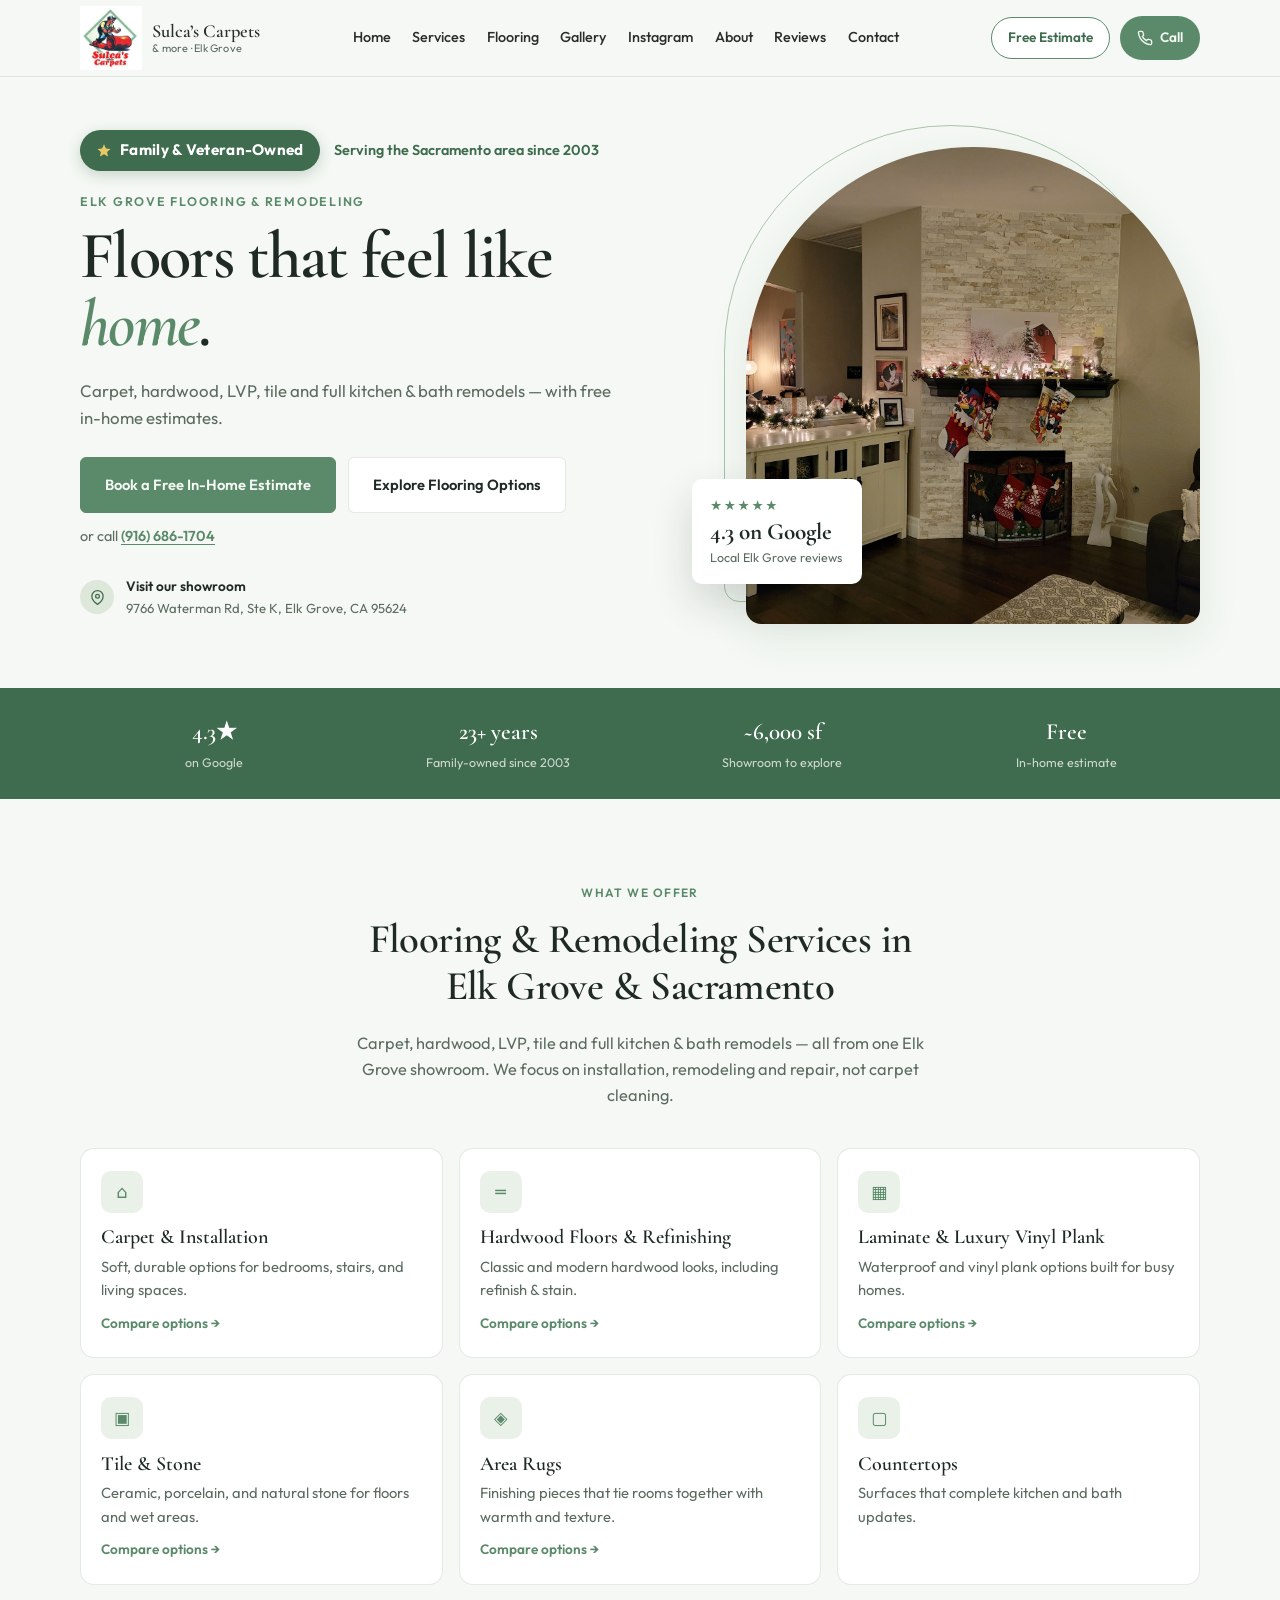
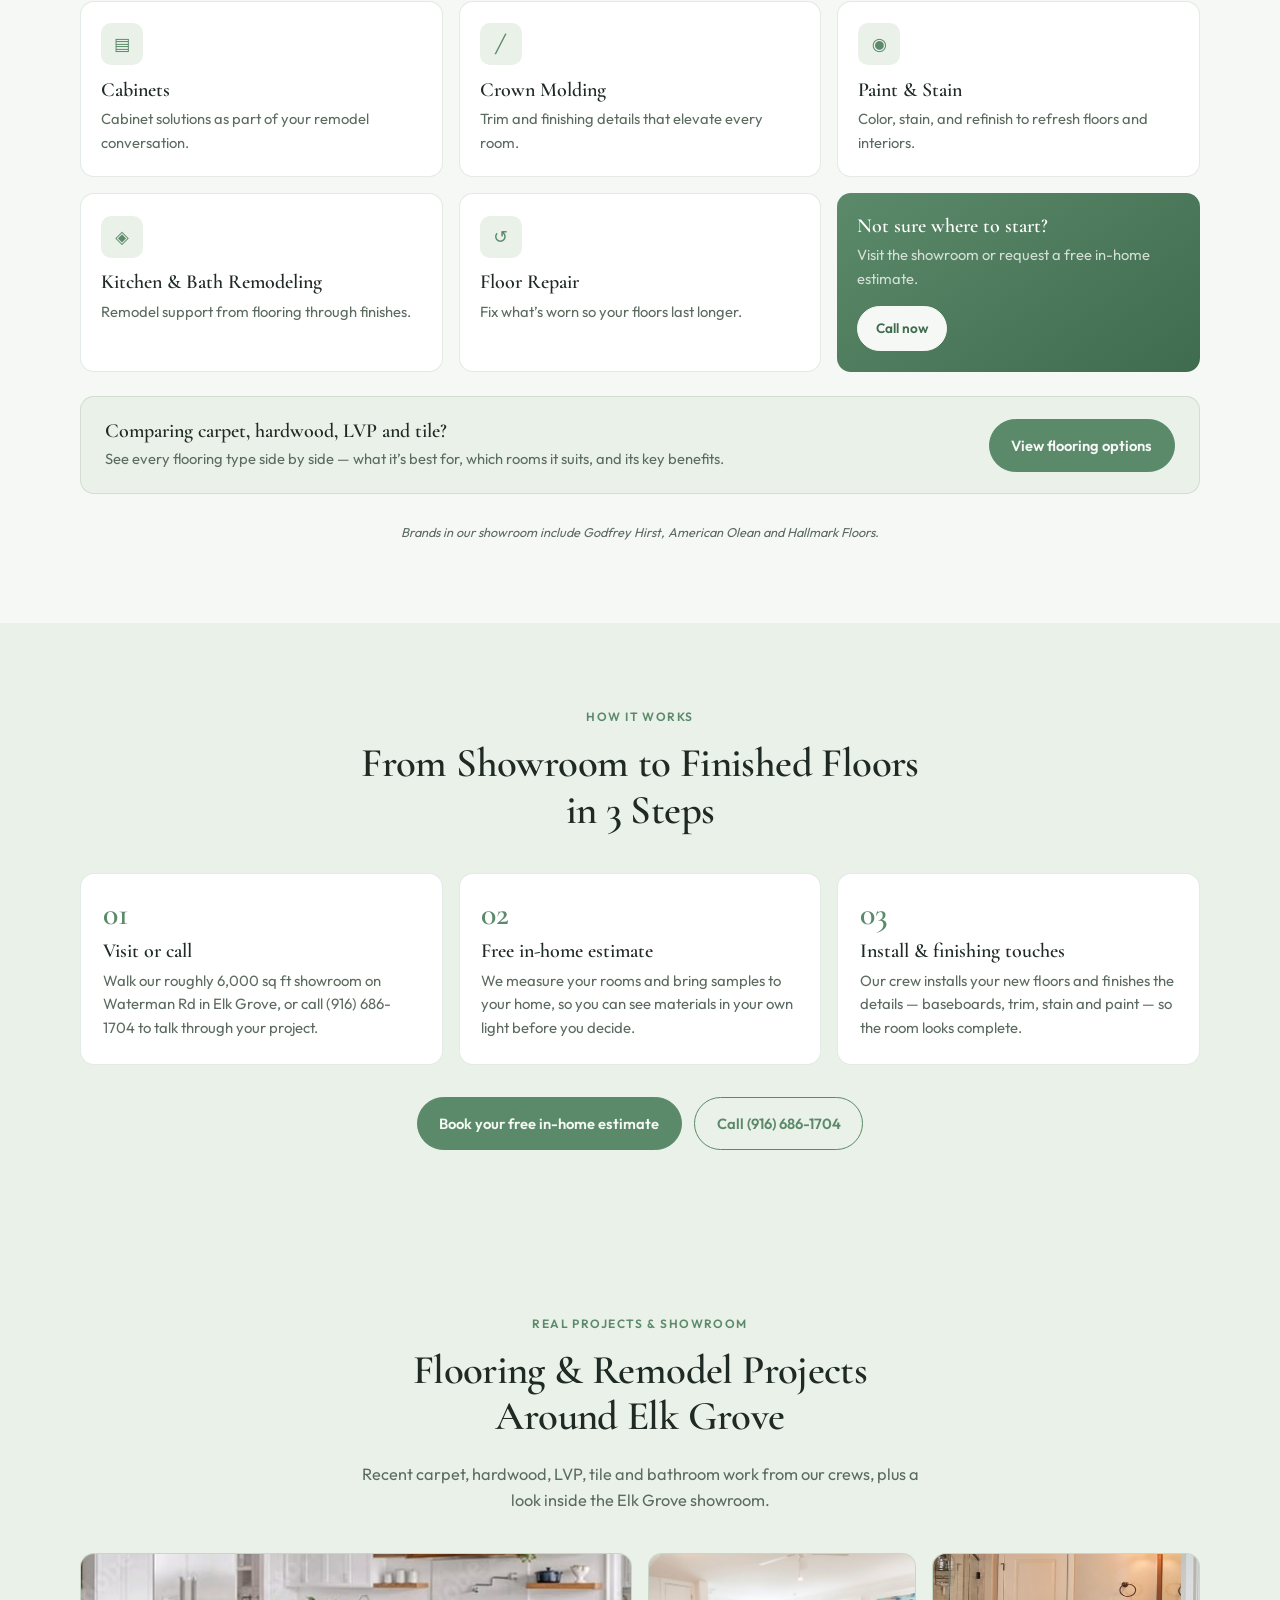
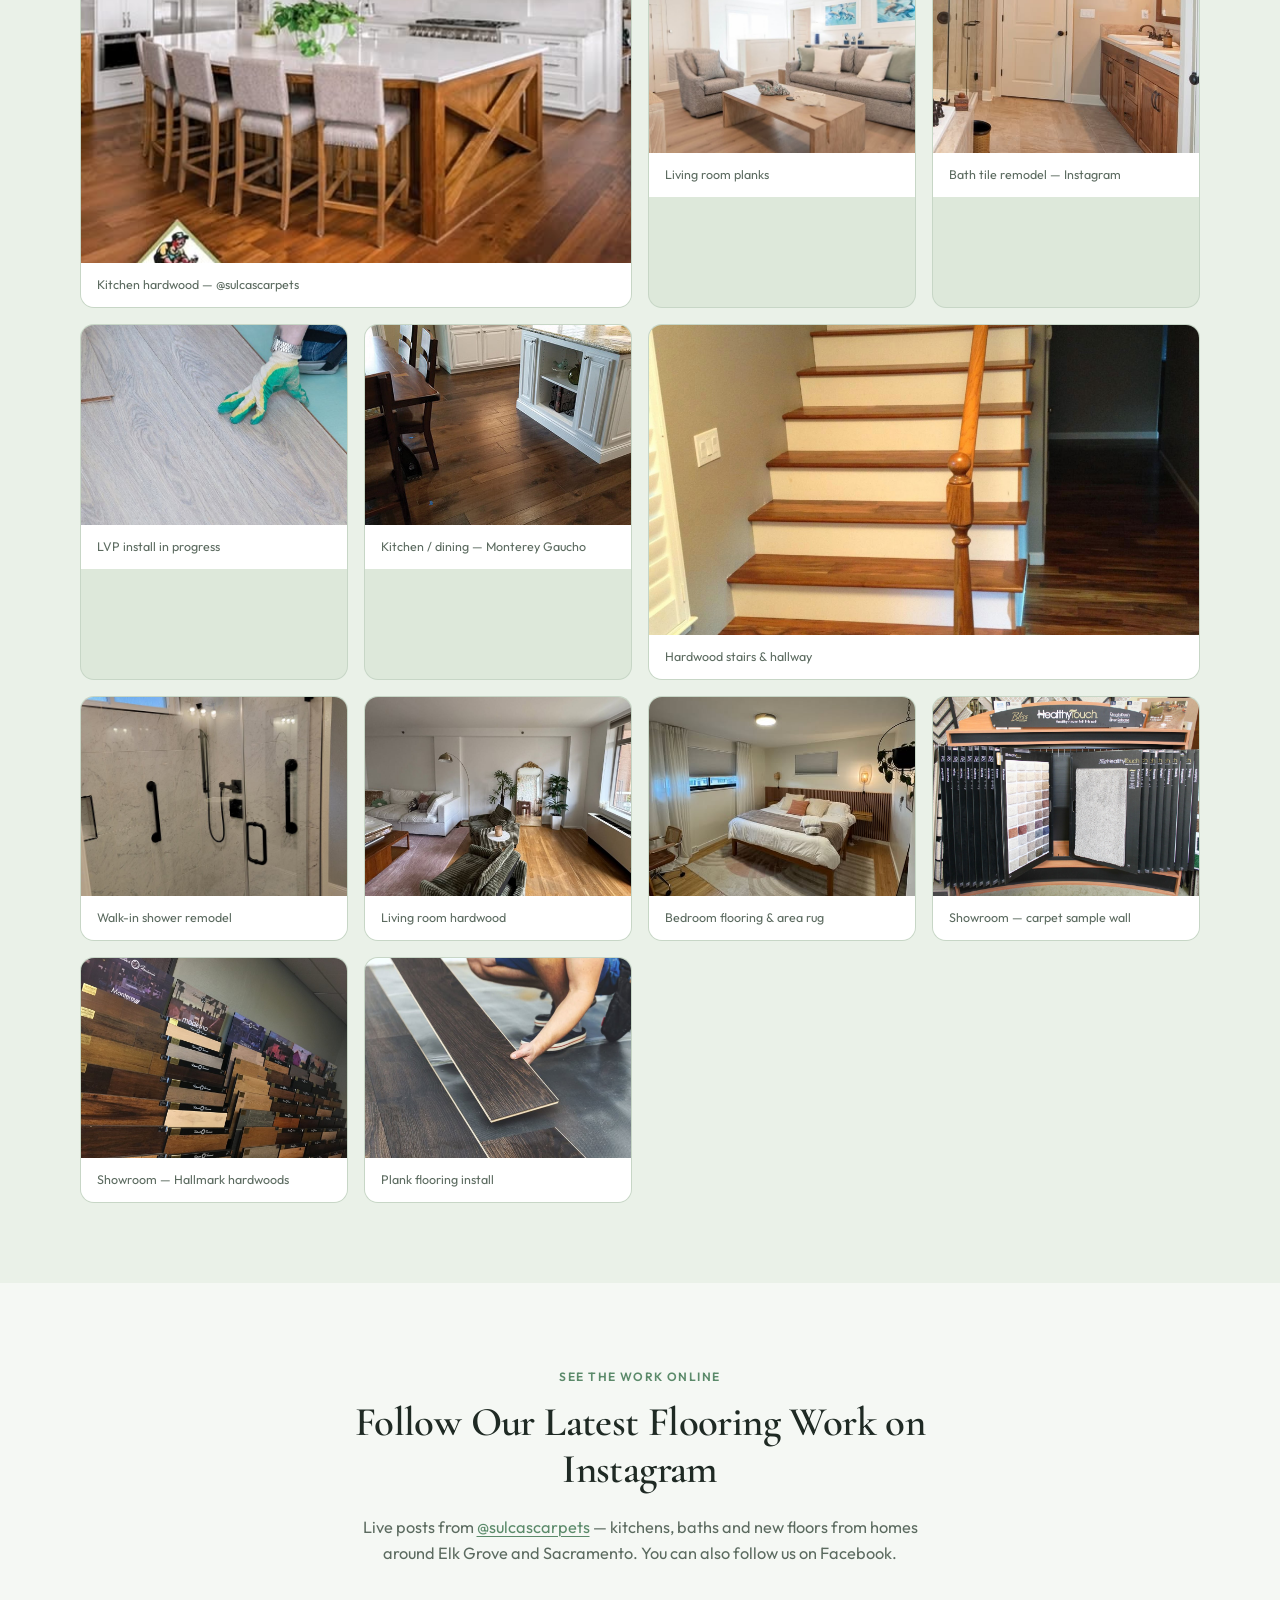
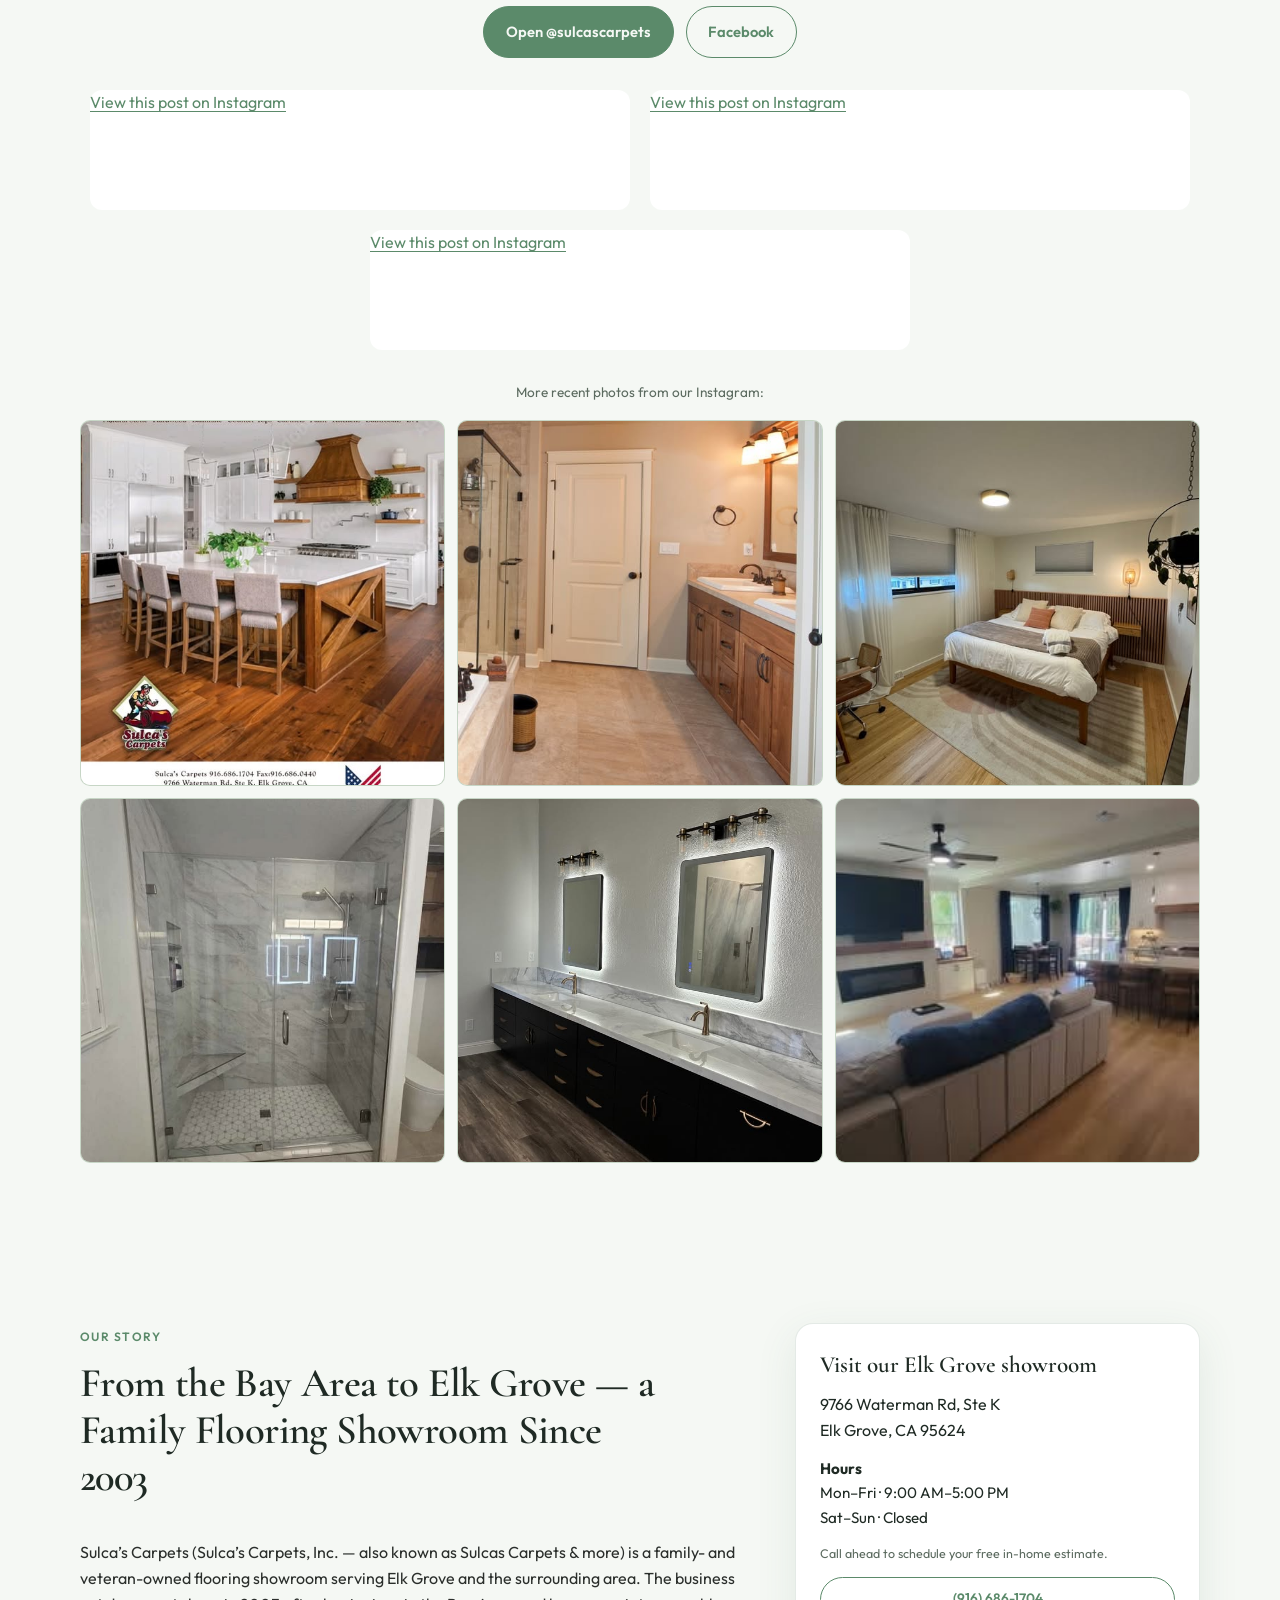
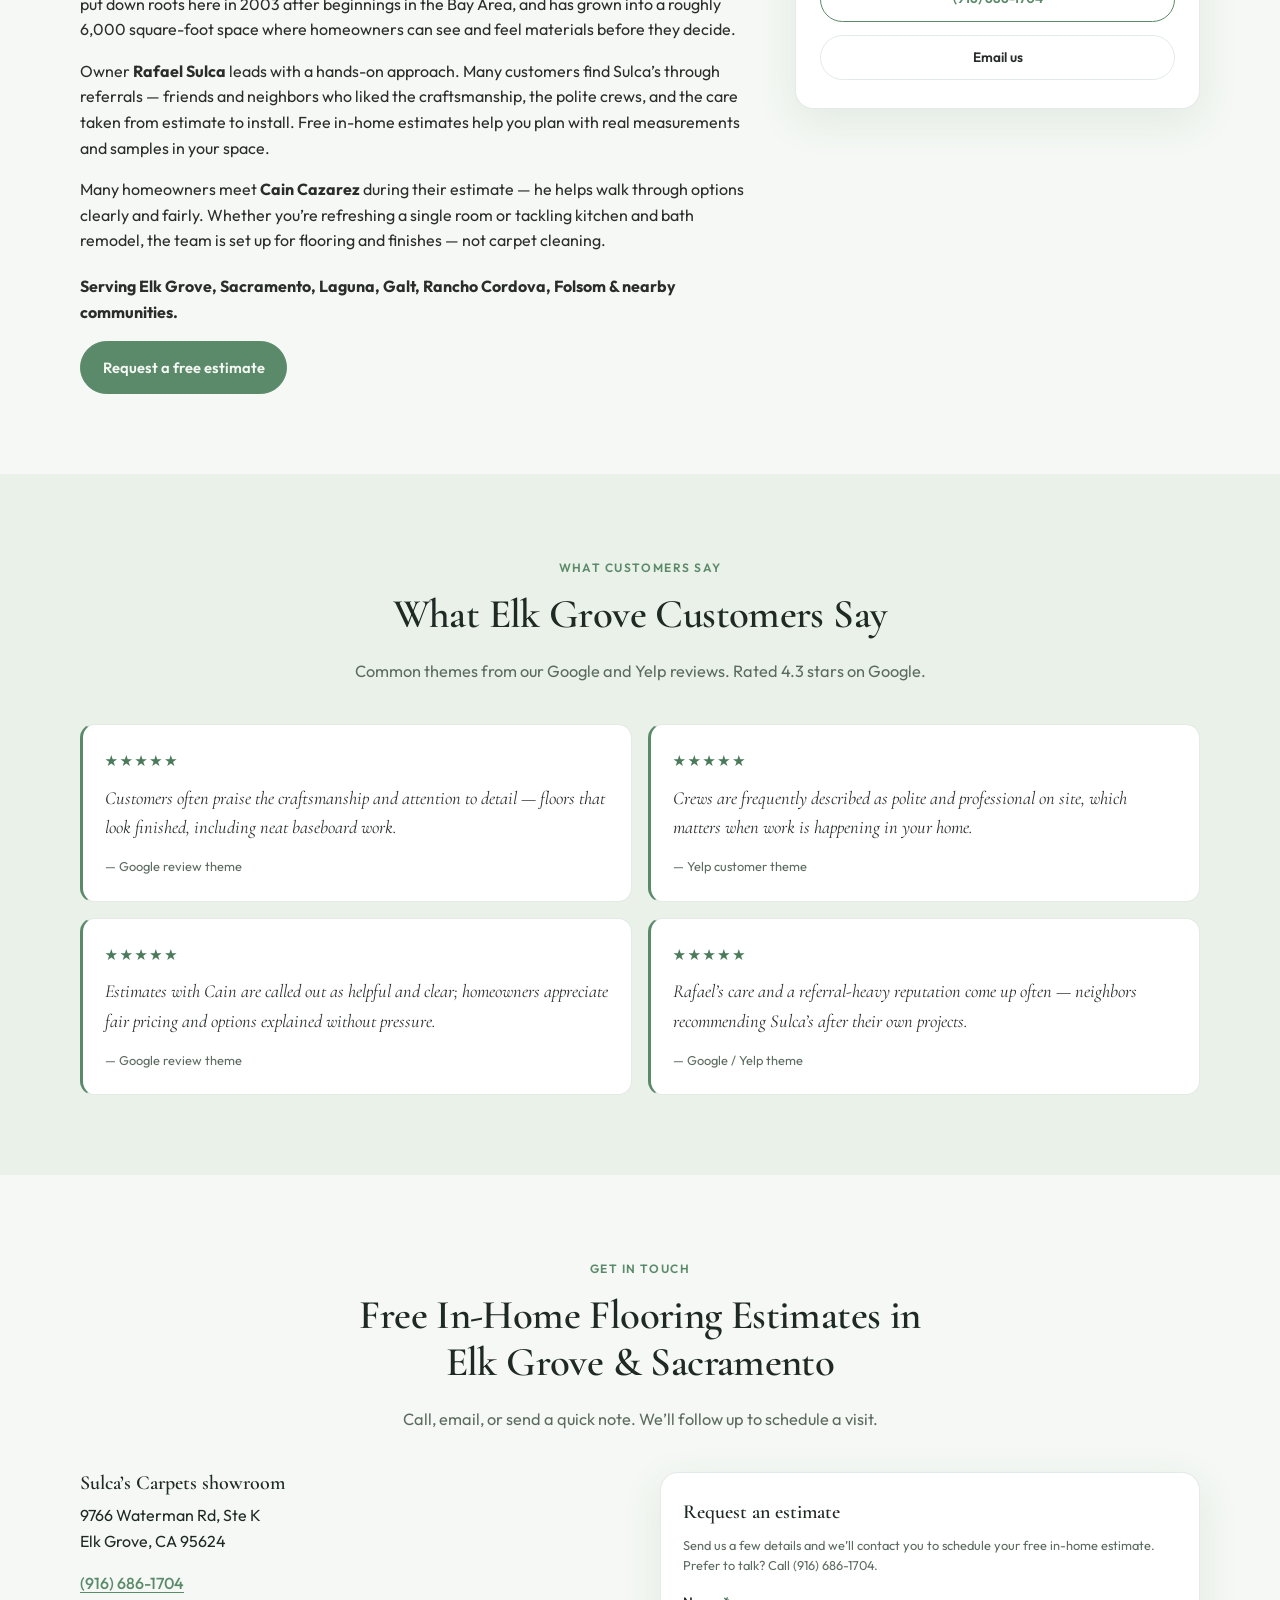
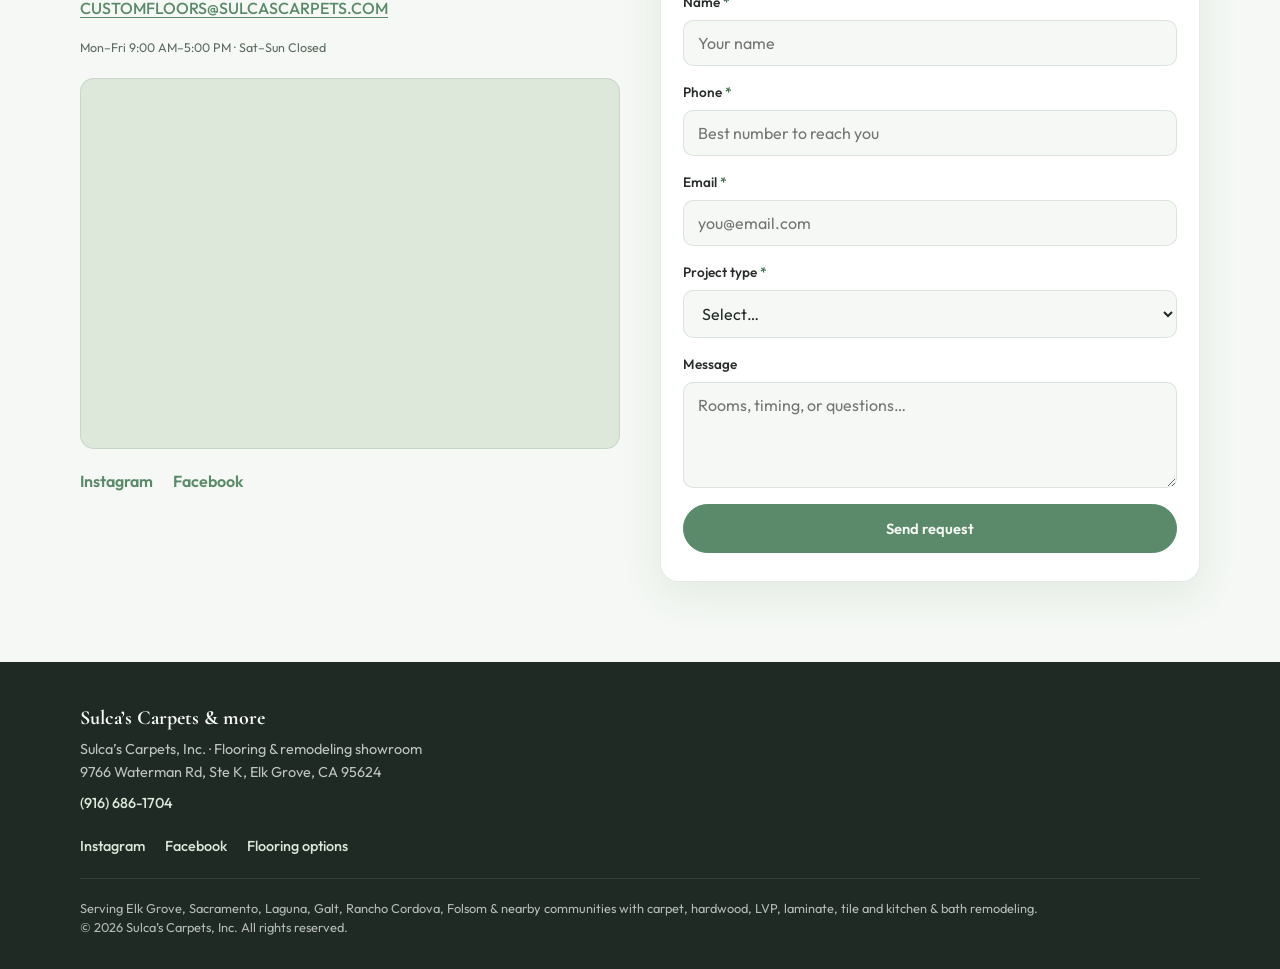
==== commit 1ca7f9e6: "Hero: short headline, two CTA buttons + click-to-call, centered on mobile; remove hero form; v=cta2" ====
--- a/index.html
+++ b/index.html
@@ -261,7 +261,7 @@
   <link rel="preconnect" href="https://fonts.googleapis.com" />
   <link rel="preconnect" href="https://fonts.gstatic.com" crossorigin />
   <link href="https://fonts.googleapis.com/css2?family=Cormorant+Garamond:ital,wght@0,500;0,600;0,700;1,500;1,600&family=Outfit:wght@300;400;500;600;700&display=swap" rel="stylesheet" />
-  <link rel="stylesheet" href="styles.css?v=cta1" />
+  <link rel="stylesheet" href="styles.css?v=cta2" />
 </head>
 <body>
   <!-- Sticky header -->
@@ -317,54 +317,14 @@
     <section class="hero" id="home">
       <div class="container hero-layout">
         <div class="hero-content">
-          <p class="hero-badge"><span class="hero-badge-pill"><svg aria-hidden="true" viewBox="0 0 24 24" width="16" height="16"><path fill="currentColor" d="M12 2l2.9 6.26 6.85.74-5.1 4.63 1.42 6.75L12 16.98 5.93 20.38l1.42-6.75L2.25 9l6.85-.74z"/></svg>Family &amp; Veteran-Owned</span><span class="hero-badge-since">Serving Elk Grove for 23+ years · since 2003</span></p>
-          <h1>Flooring &amp; remodeling in Elk Grove from a showroom that knows your <em>home</em>.</h1>
-          <p class="hero-sub">
-            Carpet, hardwood, tile, LVP and full kitchen &amp; bath remodels under one roof — from a family showroom
-            with a reputation built on referrals.
-          </p>
-
-          <!-- Hero quick estimate card (same FormSubmit flow + field names as the contact form) -->
-          <form class="hero-estimate js-estimate-form" id="heroEstimateForm" novalidate aria-labelledby="heroEstimateTitle">
-            <div class="hero-estimate-head">
-              <h2 id="heroEstimateTitle">Book Your Free In-Home Estimate</h2>
-              <p>We measure your rooms and bring samples to you — then call to set a time.</p>
-            </div>
-            <div class="form-honey" aria-hidden="true">
-              <label>Leave this field empty <input type="text" name="_honey" tabindex="-1" autocomplete="off" /></label>
-            </div>
-            <div class="hero-estimate-grid">
-              <label>
-                <span>Name <span class="req" aria-hidden="true">*</span></span>
-                <input type="text" name="name" required aria-required="true" autocomplete="name" placeholder="Your name" />
-              </label>
-              <label>
-                <span>Phone <span class="req" aria-hidden="true">*</span></span>
-                <input type="tel" name="phone" required aria-required="true" autocomplete="tel" placeholder="Best number to reach you" />
-              </label>
-              <label>
-                <span>Flooring / project <span class="req" aria-hidden="true">*</span></span>
-                <select name="project" required aria-required="true">
-                  <option value="">Select…</option>
-                  <option>Carpet</option>
-                  <option>Hardwood</option>
-                  <option>Laminate / LVP</option>
-                  <option>Tile / Stone</option>
-                  <option>Kitchen remodel</option>
-                  <option>Bath remodel</option>
-                  <option>Countertops / Cabinets</option>
-                  <option>Repair / Other</option>
-                </select>
-              </label>
-              <button type="submit" class="btn btn-primary hero-estimate-btn">Book my free estimate</button>
-            </div>
-            <p class="hero-estimate-alt">
-              Prefer to talk? <a href="tel:+19166861704">Call (916) 686-1704</a>
-              <span aria-hidden="true">·</span>
-              <a href="flooring.html">Explore flooring options →</a>
-            </p>
-          </form>
-
+          <p class="hero-badge"><span class="hero-badge-pill"><svg aria-hidden="true" viewBox="0 0 24 24" width="16" height="16"><path fill="currentColor" d="M12 2l2.9 6.26 6.85.74-5.1 4.63 1.42 6.75L12 16.98 5.93 20.38l1.42-6.75L2.25 9l6.85-.74z"/></svg>Family &amp; Veteran-Owned</span><span class="hero-badge-since">Serving the Sacramento area since 2003</span></p>
+          <h1><span class="hero-kicker">Elk Grove Flooring &amp; Remodeling</span> Floors that feel like <em>home</em>.</h1>
+          <p class="hero-sub">Carpet, hardwood, LVP, tile and full kitchen &amp; bath remodels — with free in-home estimates.</p>
+          <div class="hero-ctas">
+            <a class="btn btn-primary" href="#contact">Book a Free In-Home Estimate</a>
+            <a class="btn btn-outline" href="flooring.html">Explore Flooring Options</a>
+          </div>
+          <p class="hero-call">or call <a href="tel:+19166861704">(916) 686-1704</a></p>
           <div class="hero-address">
             <span class="hero-address-icon" aria-hidden="true">
               <svg width="15" height="15" viewBox="0 0 24 24" fill="none" stroke="currentColor" stroke-width="2"><path d="M21 10c0 7-9 13-9 13s-9-6-9-13a9 9 0 0 1 18 0z"/><circle cx="12" cy="10" r="3"/></svg>
@@ -838,6 +798,6 @@
   </div>
 
   <script async src="https://www.instagram.com/embed.js"></script>
-  <script src="script.js?v=cta1"></script>
+  <script src="script.js?v=cta2"></script>
 </body>
 </html>
--- a/styles.css
+++ b/styles.css
@@ -1009,104 +1009,43 @@
 .nav-mobile .btn-block + .btn-block { margin-top: 0.5rem; }
 .nav-mobile .btn-outline { margin-top: 0.5rem; }
 
-/* Hero tweaks */
-.hero-content { display: flex; flex-direction: column; }
-.hero-content > * { min-width: 0; }
-.hero-sub { margin-bottom: 1.4rem; }
-
-.hero-estimate {
-  position: relative;
-  background: var(--white);
-  border: 1px solid var(--line);
-  border-radius: 16px;
-  box-shadow: 0 18px 44px rgba(31, 42, 36, 0.12);
-  padding: 1.15rem 1.15rem 1rem;
-  margin: 0 0 1.5rem;
-}
-.hero-estimate::before {
-  content: "";
-  position: absolute;
-  inset: 0 auto 0 0;
-  width: 5px;
-  border-radius: 16px 0 0 16px;
-  background: var(--forest);
-}
-.hero-estimate-head h2 {
-  font-size: 1.4rem;
-  margin: 0 0 0.15rem;
-  color: var(--forest-deep);
-}
-.hero-estimate-head p {
-  font-size: 0.85rem;
+/* Hero tweaks (v=cta2: buttons instead of hero form) */
+.hero-kicker {
+  display: block;
+  font-family: var(--font-sans);
+  font-size: 0.78rem;
+  font-weight: 600;
+  font-style: normal;
+  letter-spacing: 0.14em;
+  text-transform: uppercase;
+  color: var(--forest);
+  line-height: 1.4;
+  margin-bottom: 0.7rem;
+}
+.hero-sub { margin-bottom: 1.6rem; }
+.hero-ctas { margin-bottom: 0.75rem; }
+.hero-ctas .btn { padding: 0.95rem 1.5rem; }
+.hero-call {
+  font-size: 0.9rem;
   color: var(--muted);
-  margin: 0 0 0.85rem;
-}
-.hero-estimate-grid {
-  display: grid;
-  grid-template-columns: 1fr;
-  gap: 0.6rem;
-}
-.hero-estimate label {
-  display: flex;
-  flex-direction: column;
-  gap: 0.25rem;
-  font-size: 0.78rem;
-  font-weight: 600;
-  color: var(--charcoal);
-}
-.hero-estimate input,
-.hero-estimate select {
-  font: inherit;
-  font-size: 0.95rem;
-  font-weight: 400;
-  padding: 0.65rem 0.8rem;
-  border: 1px solid var(--line);
-  border-radius: 10px;
-  background: var(--cream);
-  color: var(--ink);
-  width: 100%;
-  min-width: 0;
-}
-.hero-estimate input:focus,
-.hero-estimate select:focus {
-  outline: 2px solid var(--moss);
-  outline-offset: 1px;
-  border-color: var(--forest);
-}
-.hero-estimate input.is-invalid,
-.hero-estimate select.is-invalid { border-color: #b3261e; background: #fff6f5; }
-.hero-estimate .req { color: var(--forest-deep); }
-.hero-estimate-btn { border-radius: 10px; width: 100%; padding: 0.8rem 1rem; }
-.hero-estimate button[disabled] { opacity: 0.65; cursor: progress; }
-.hero-estimate-alt {
-  margin: 0.75rem 0 0;
-  font-size: 0.85rem;
-  color: var(--muted);
-  display: flex;
-  flex-wrap: wrap;
-  gap: 0.25rem 0.5rem;
-}
-.hero-estimate-alt a { font-weight: 600; }
-
-@media (max-width: 820px) {
-  .hero { padding-top: 1.75rem; }
-  .hero-badge { margin-bottom: 1rem; }
-  .hero h1 { font-size: clamp(2.1rem, 9vw, 2.6rem); margin-bottom: 1rem; }
-  /* Estimate card right under the headline on phones; intro copy follows it */
-  .hero-estimate { order: 3; }
-  .hero-sub { order: 4; font-size: 0.98rem; }
-  .hero-address { order: 5; }
-}
-@media (min-width: 560px) {
-  .hero-estimate-grid { grid-template-columns: 1fr 1fr; }
-  .hero-estimate-btn { align-self: end; }
+  margin: 0 0 1.75rem;
+}
+.hero-call a { font-weight: 600; }
+
+@media (max-width: 768px) {
+  .hero { padding-top: 2rem; }
+  .hero-content { text-align: center; margin-inline: auto; }
+  .hero-badge { justify-content: center; flex-direction: column; gap: 0.55rem; }
+  .hero h1 { font-size: clamp(2.5rem, 11vw, 3.1rem); }
+  .hero-sub { margin-inline: auto; }
+  .hero-ctas { flex-direction: column; }
+  .hero-ctas .btn { width: 100%; }
+  .hero-address { justify-content: center; text-align: left; }
 }
 @media (min-width: 821px) {
-  .hero { padding: 2.25rem 0 3.5rem; }
-  .hero h1 { font-size: clamp(2.6rem, 4.3vw, 3.35rem); margin-bottom: 0.9rem; }
-  .hero-layout { align-items: start; }
-  .hero-media { margin-top: 0.5rem; }
-  .hero-photo { max-height: 620px; }
+  .hero { padding: 3rem 0 4rem; }
+  .hero-layout { align-items: center; }
+  .hero h1 { font-size: clamp(3rem, 5.2vw, 4.3rem); }
 }
 
 /* Stat band (darker, full-width) */
@@ -1178,7 +1117,6 @@
 @media (min-width: 760px) { .steps-grid { grid-template-columns: repeat(3, 1fr); } }
 
 .nav-desktop a[aria-current="page"] { color: var(--forest); text-decoration: underline; text-underline-offset: 6px; }
-@media (max-width: 559px) { .hero-estimate-alt > span[aria-hidden] { display: none; } .hero-estimate-alt { flex-direction: column; } }
 
 /* ============================================================
    Flooring Options page
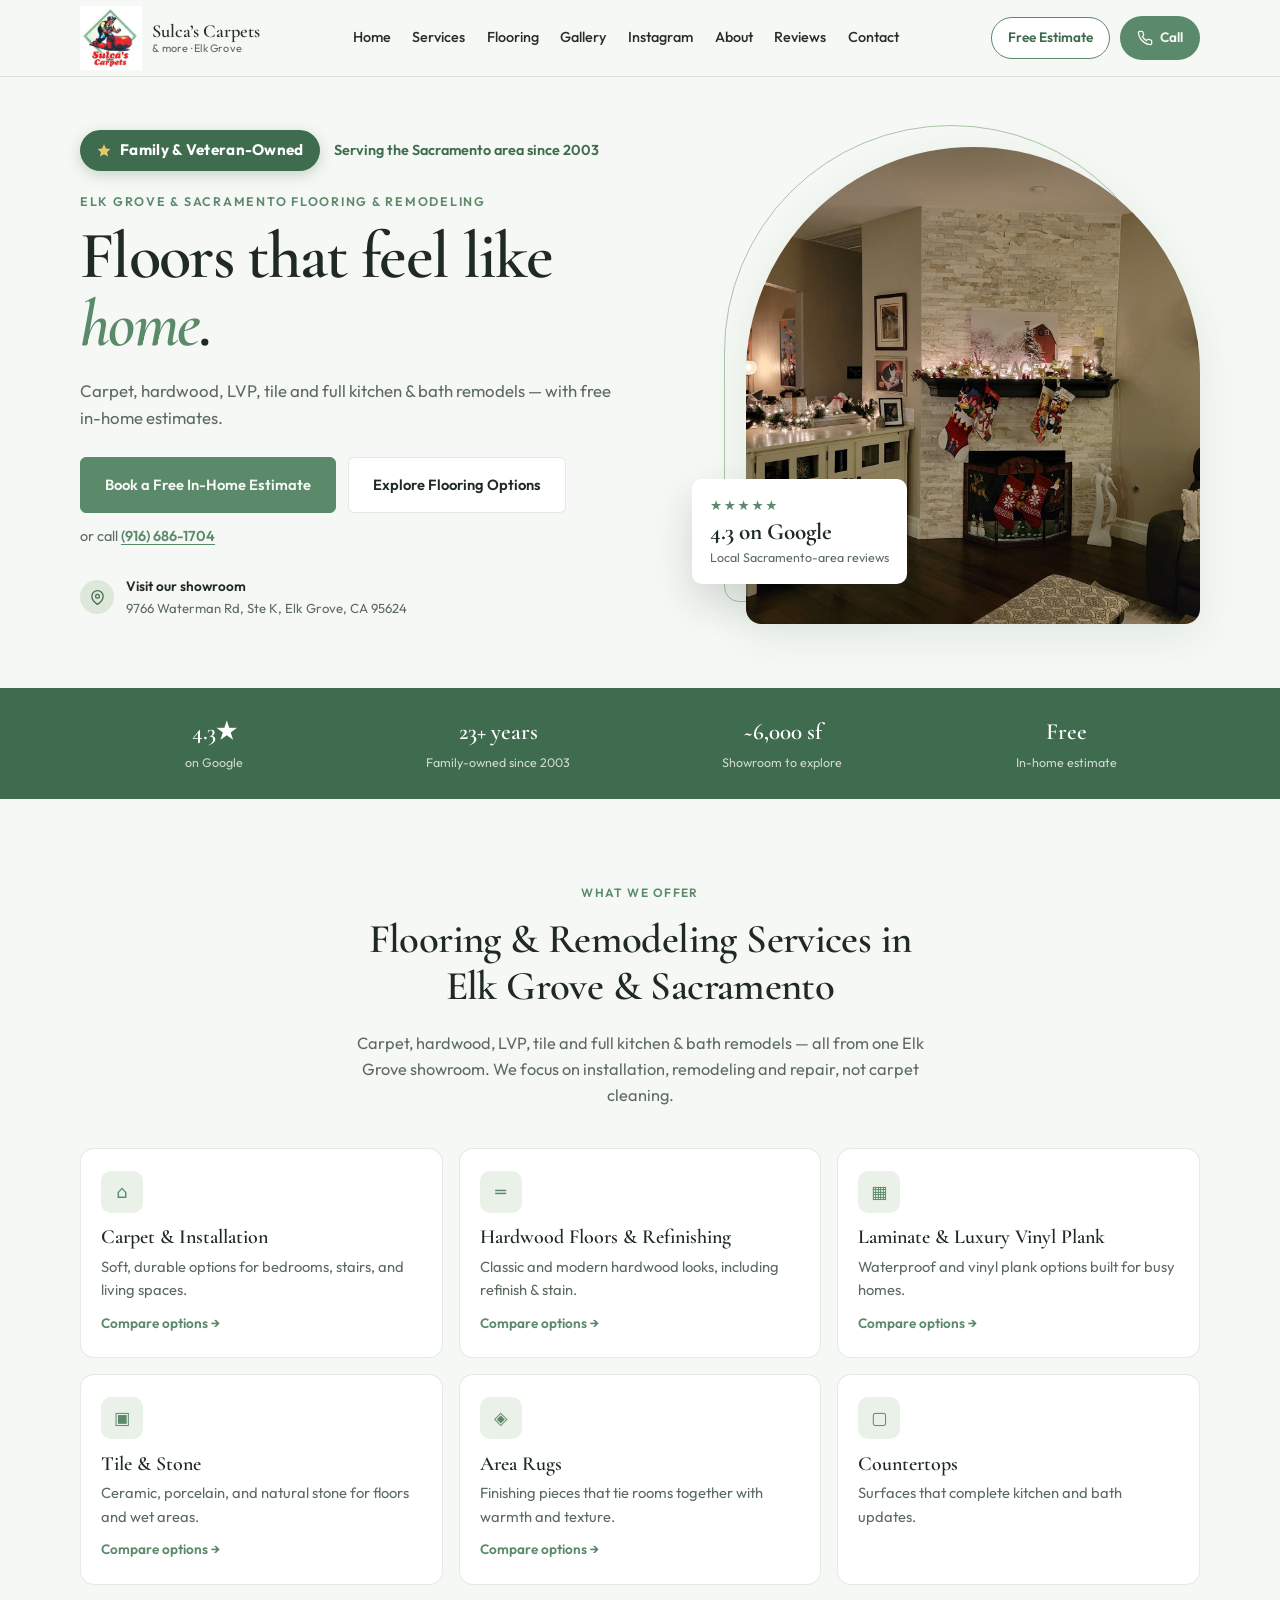
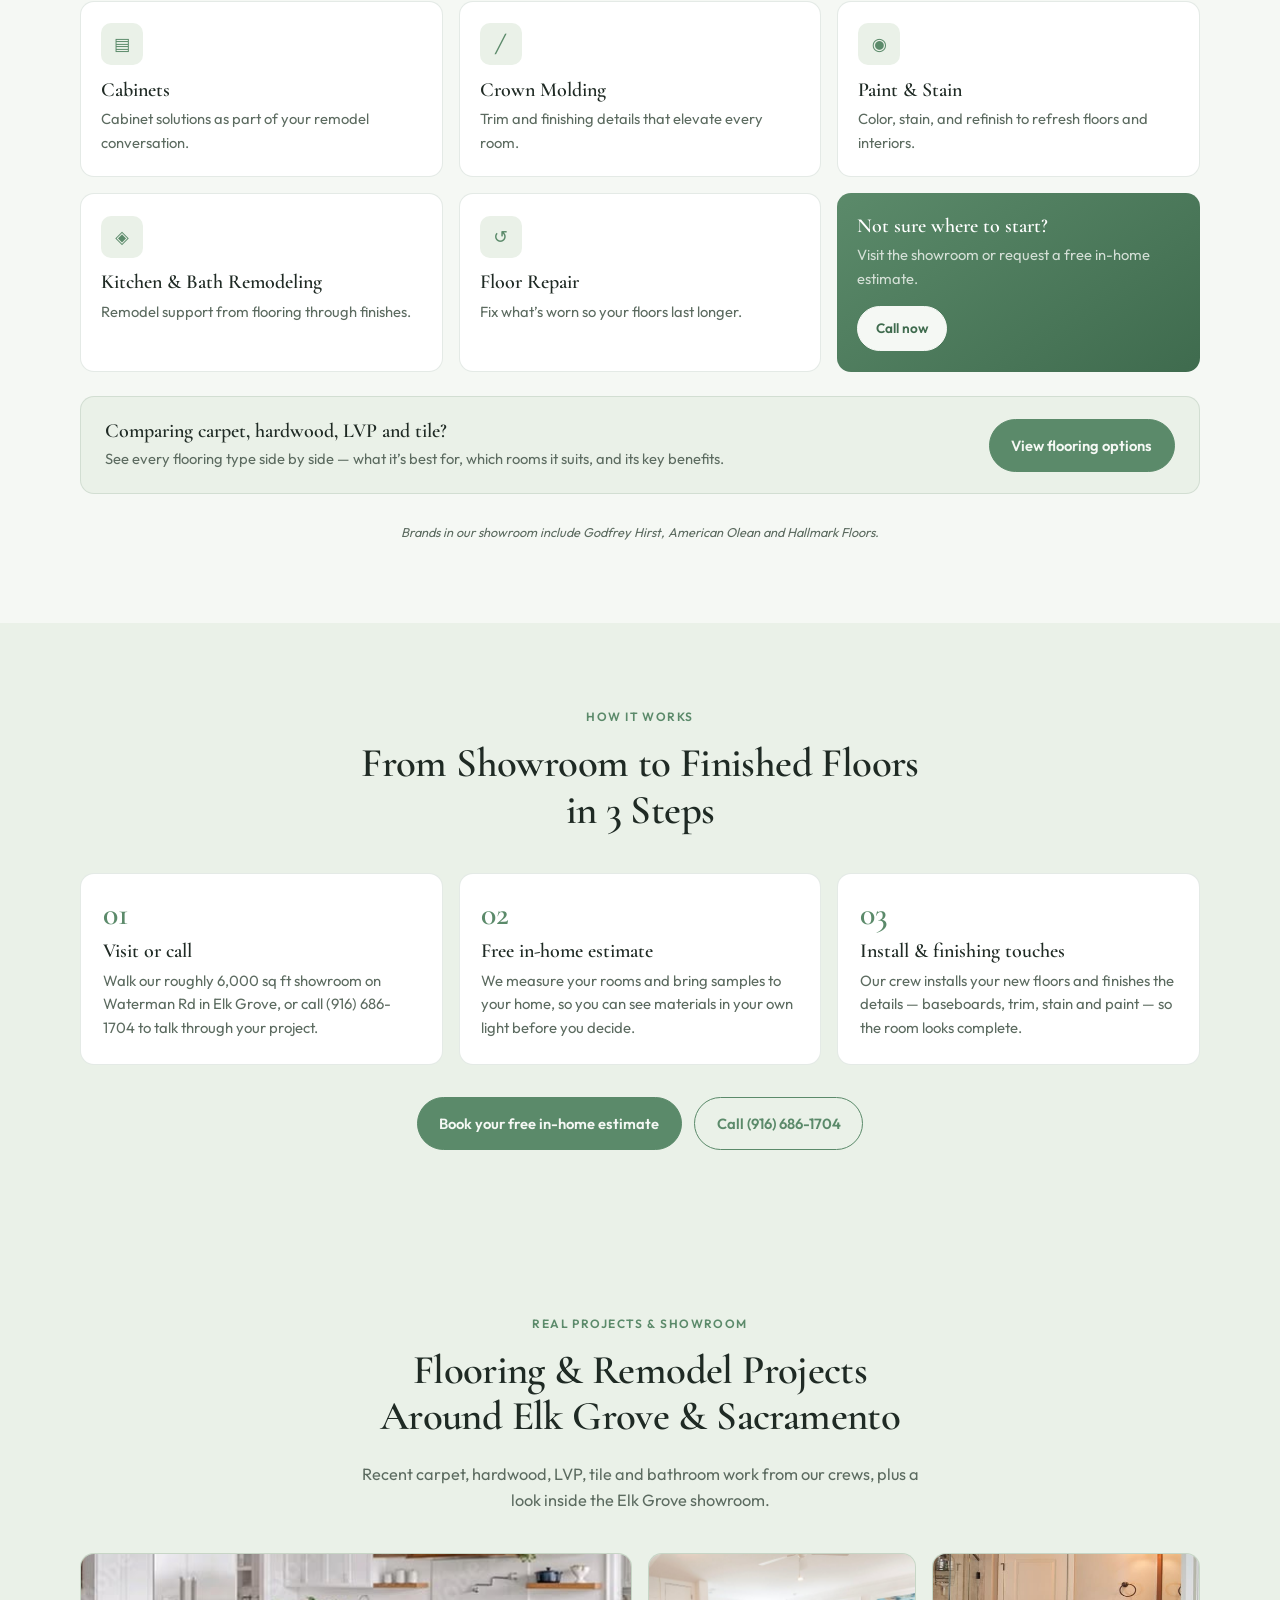
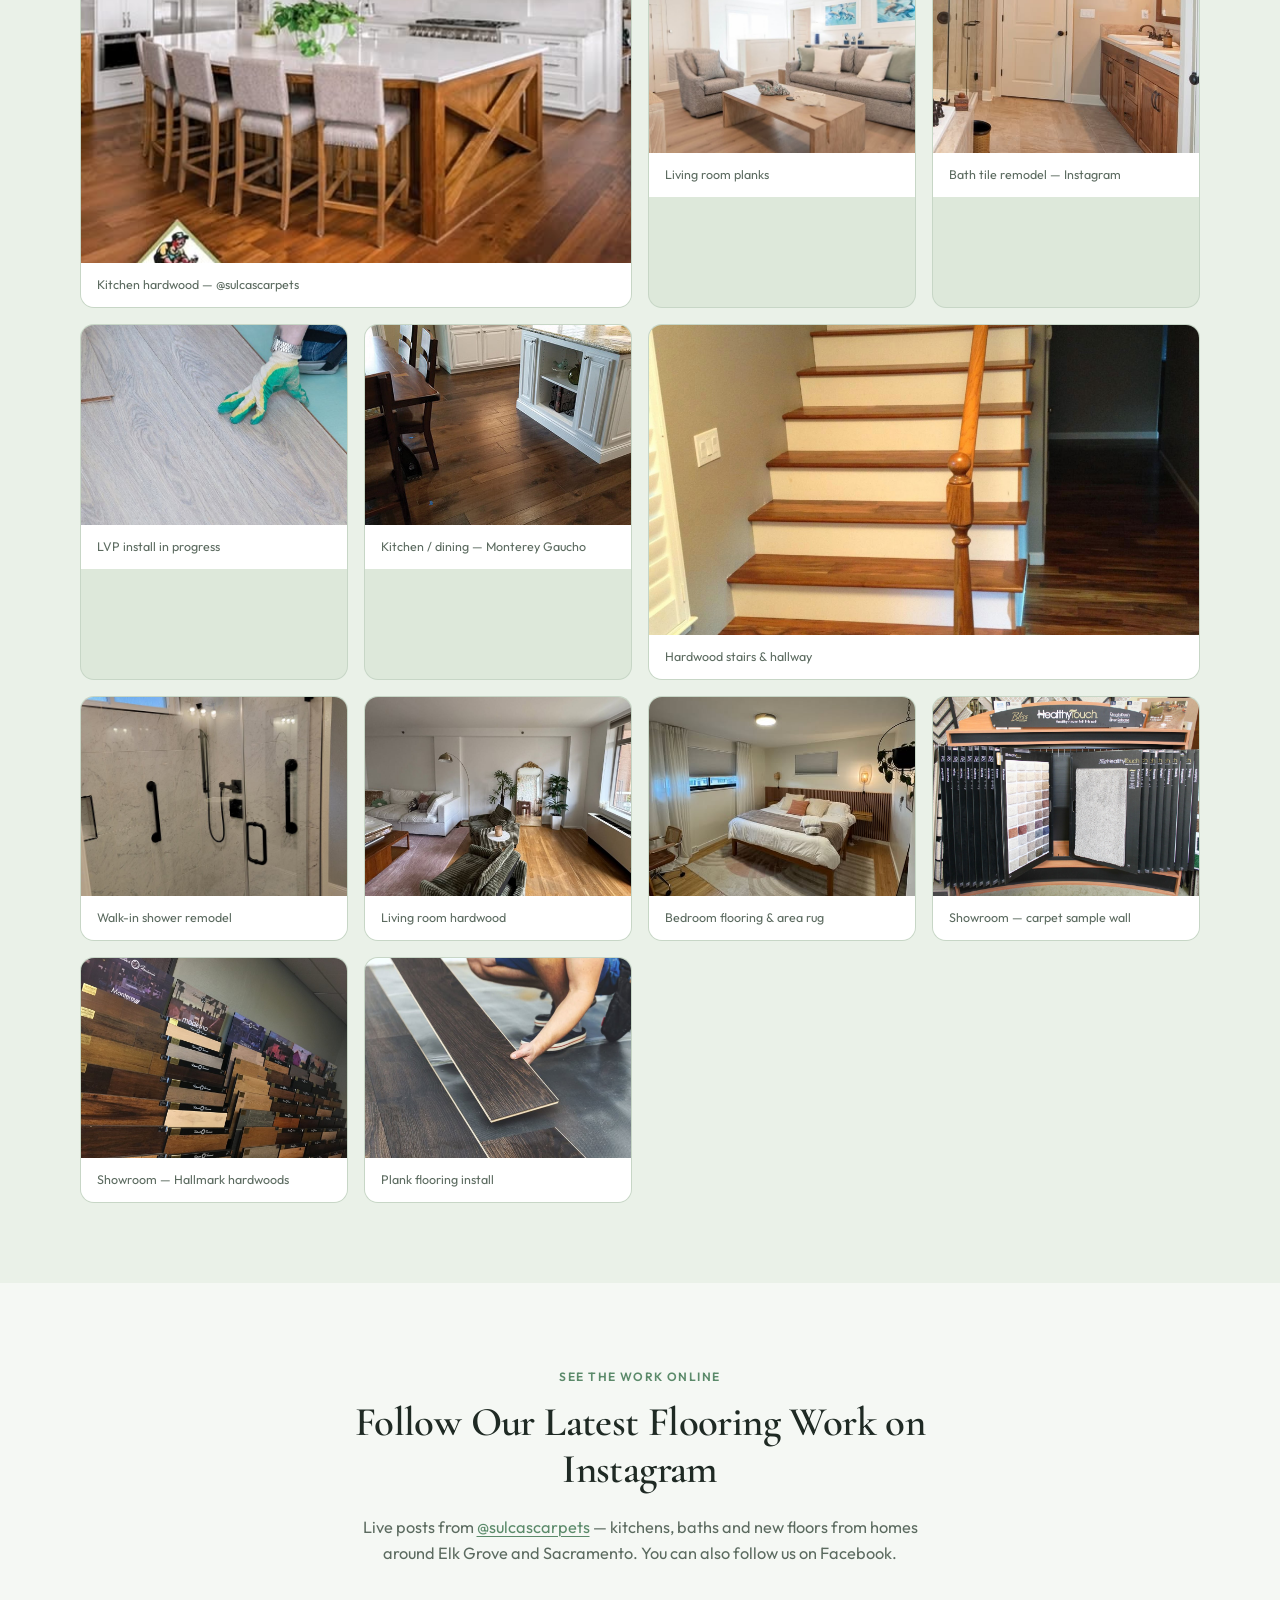
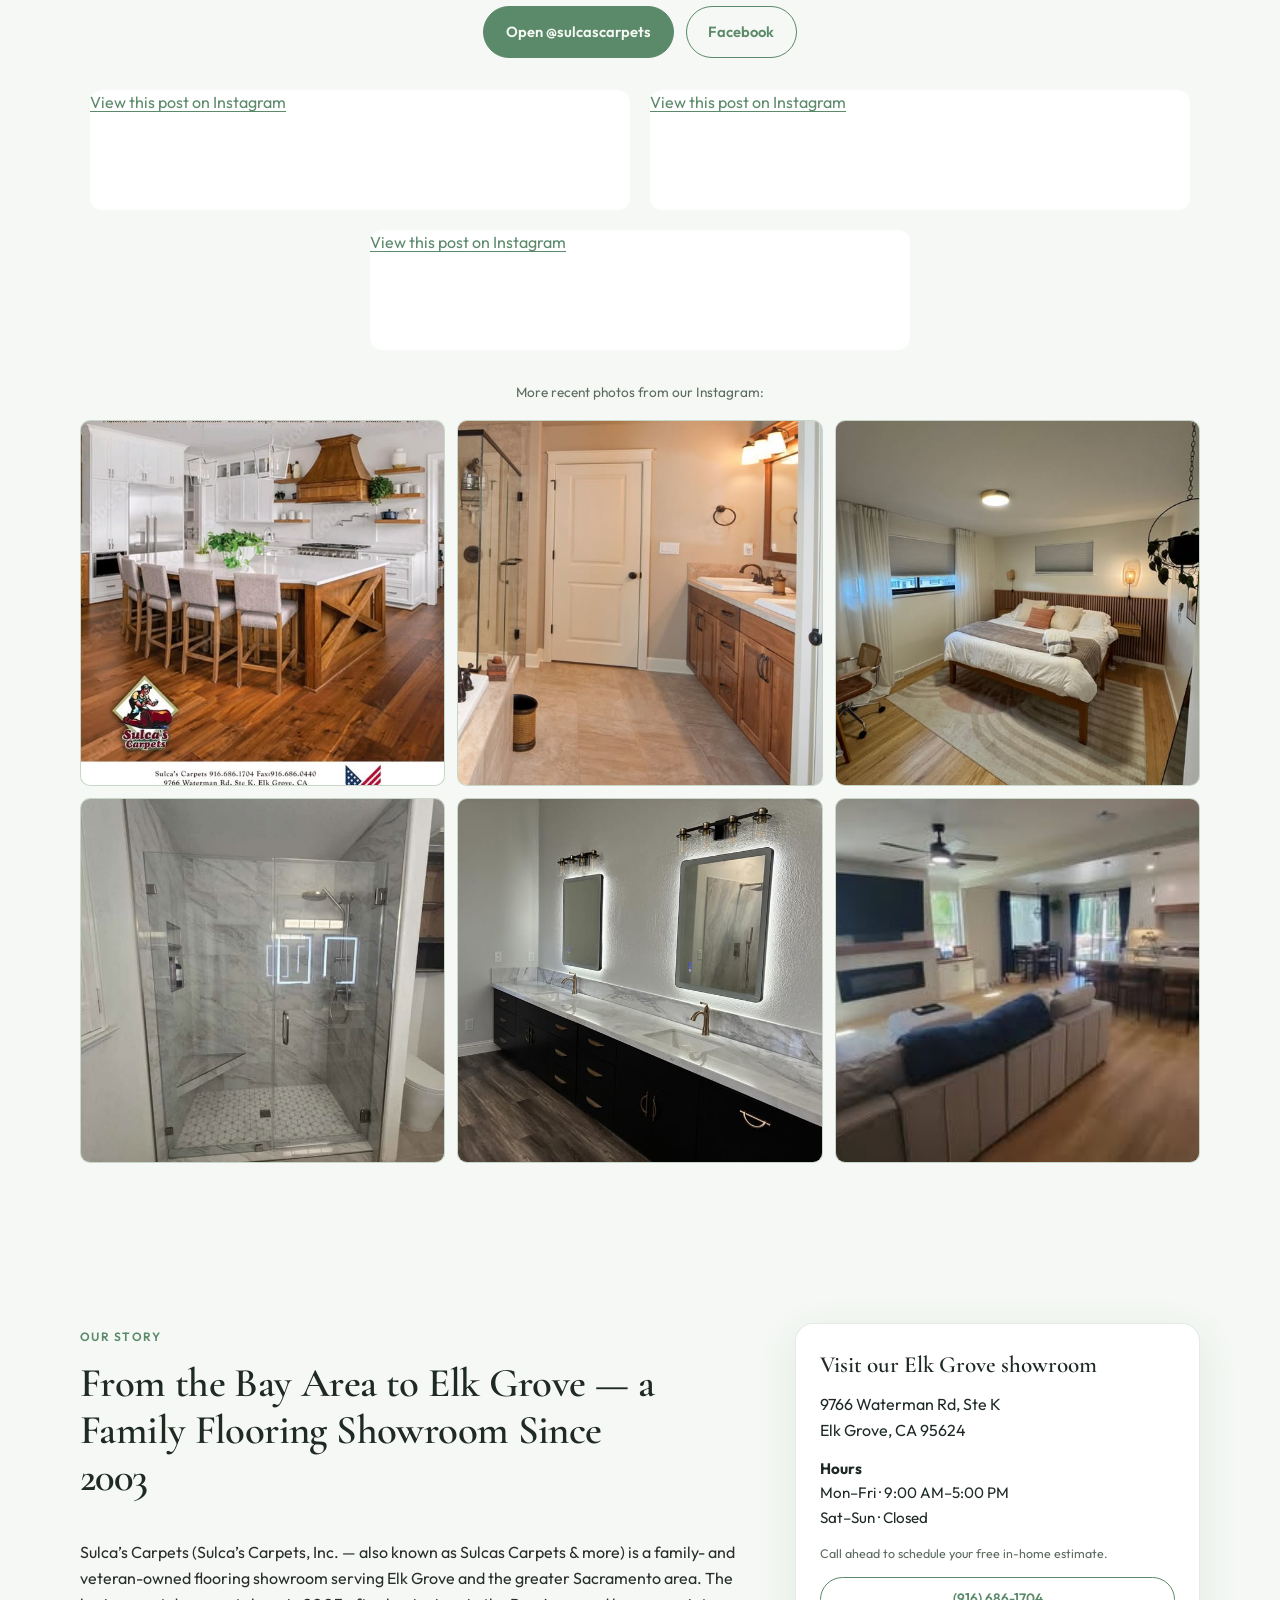
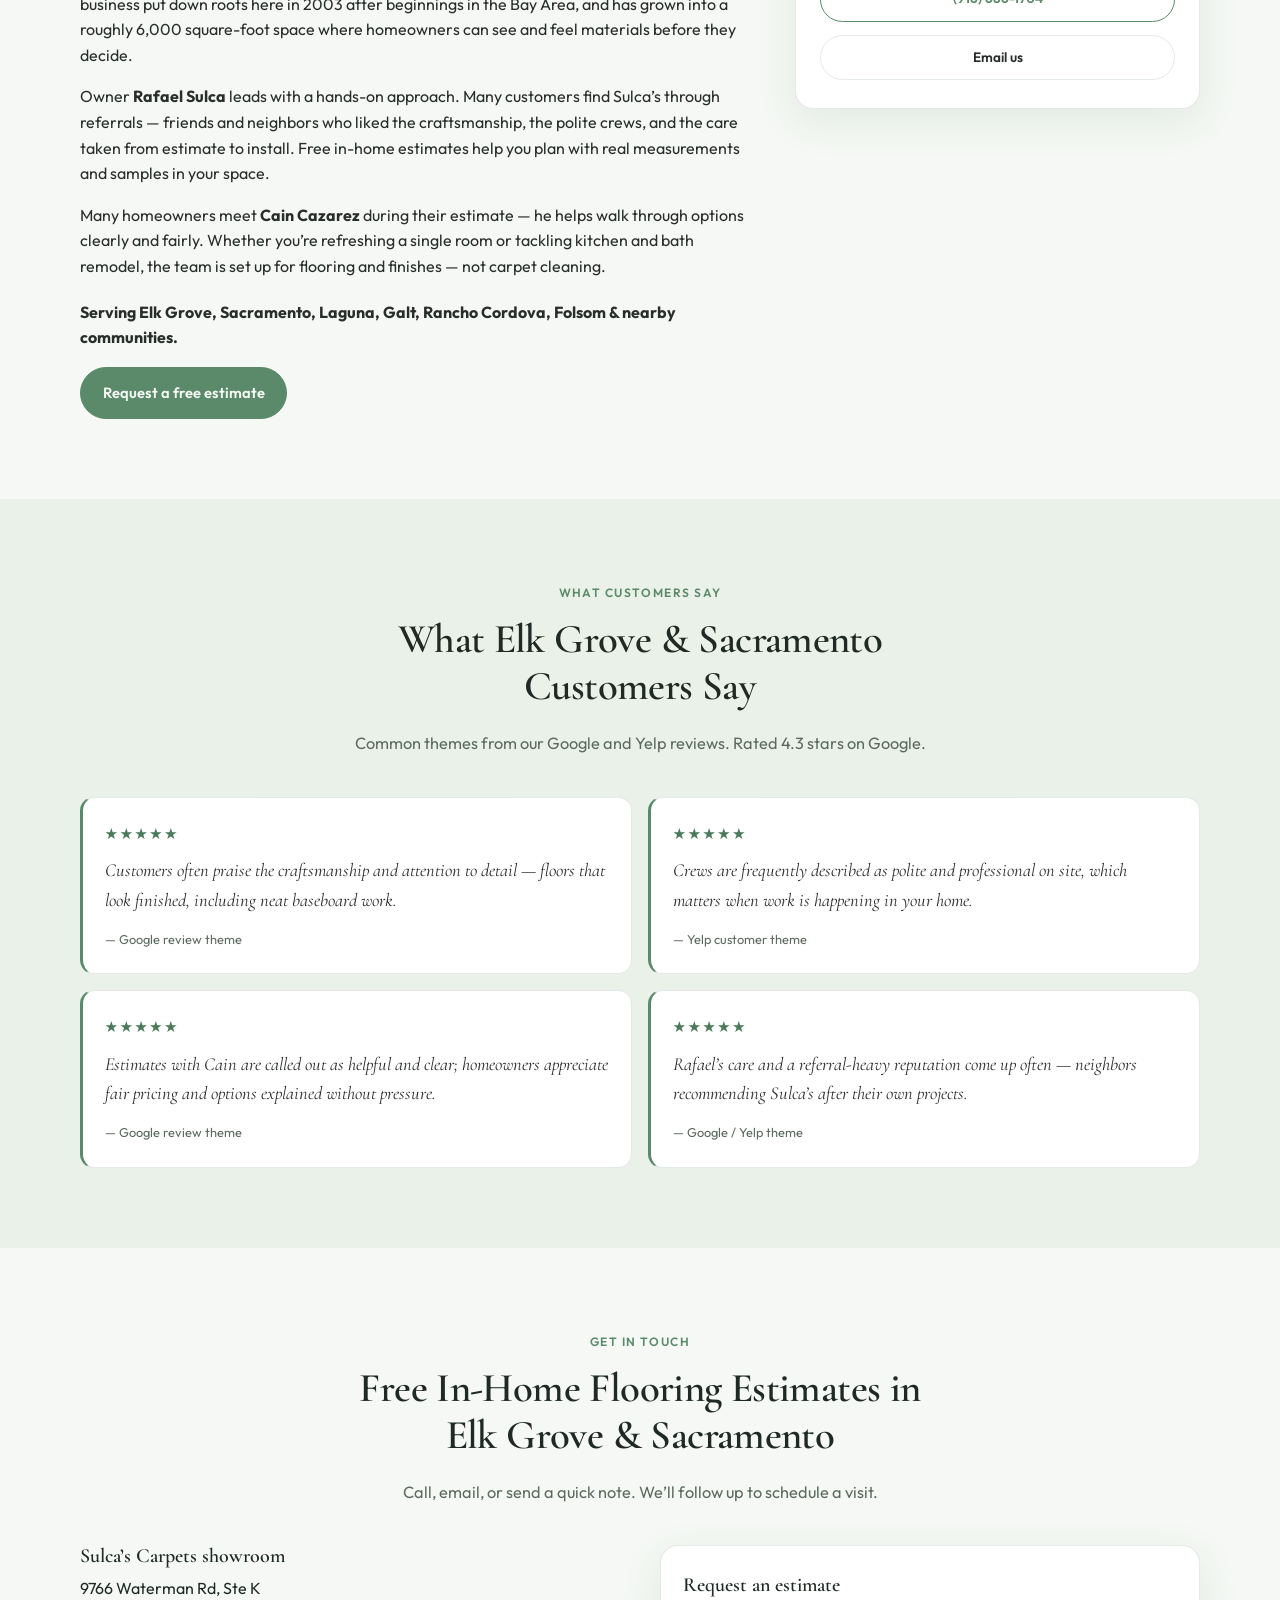
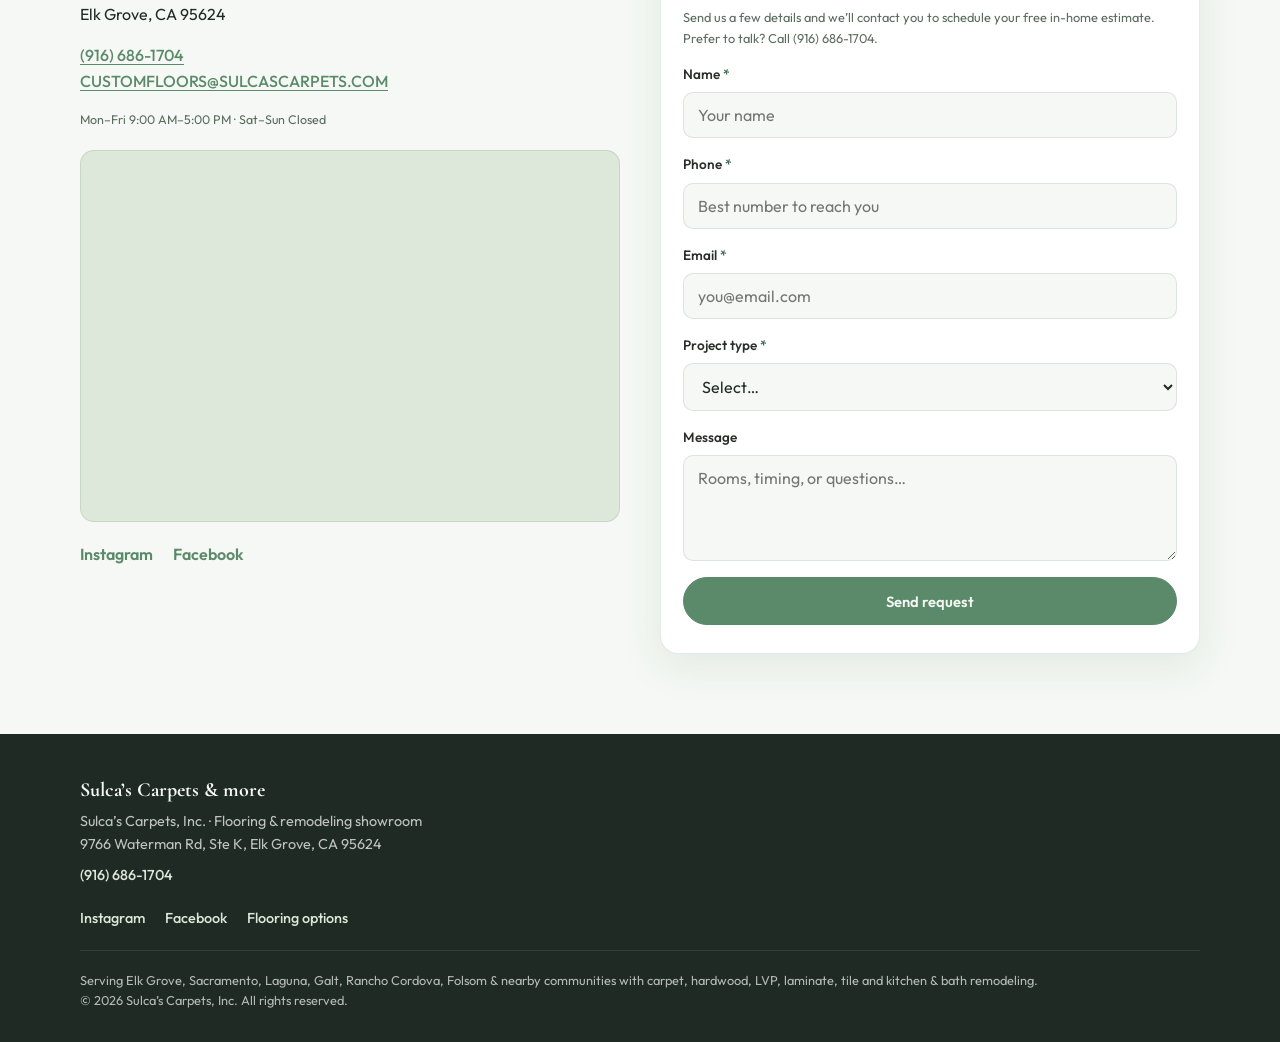
==== commit 3a6bf248: "Broaden service-area wording to Elk Grove & Sacramento" ====
--- a/index.html
+++ b/index.html
@@ -261,7 +261,7 @@
   <link rel="preconnect" href="https://fonts.googleapis.com" />
   <link rel="preconnect" href="https://fonts.gstatic.com" crossorigin />
   <link href="https://fonts.googleapis.com/css2?family=Cormorant+Garamond:ital,wght@0,500;0,600;0,700;1,500;1,600&family=Outfit:wght@300;400;500;600;700&display=swap" rel="stylesheet" />
-  <link rel="stylesheet" href="styles.css?v=cta2" />
+  <link rel="stylesheet" href="styles.css?v=cta4" />
 </head>
 <body>
   <!-- Sticky header -->
@@ -287,7 +287,7 @@
       </nav>
 
       <div class="header-actions">
-        <a class="btn btn-estimate" href="#contact">Free Estimate</a>
+        <a class="btn btn-estimate" href="#estimateForm">Free Estimate</a>
         <a class="btn btn-call" href="tel:+19166861704">
           <svg width="16" height="16" viewBox="0 0 24 24" fill="none" stroke="currentColor" stroke-width="2" aria-hidden="true"><path d="M22 16.92v3a2 2 0 0 1-2.18 2 19.79 19.79 0 0 1-8.63-3.07 19.5 19.5 0 0 1-6-6 19.79 19.79 0 0 1-3.07-8.67A2 2 0 0 1 4.11 2h3a2 2 0 0 1 2 1.72c.127.96.361 1.903.7 2.81a2 2 0 0 1-.45 2.11L8.09 9.91a16 16 0 0 0 6 6l1.27-1.27a2 2 0 0 1 2.11-.45c.907.339 1.85.573 2.81.7A2 2 0 0 1 22 16.92z"/></svg>
           Call
@@ -307,7 +307,7 @@
       <a href="#about">About</a>
       <a href="#reviews">Reviews</a>
       <a href="#contact">Contact</a>
-      <a class="btn btn-outline btn-block" href="#contact">Book a free in-home estimate</a>
+      <a class="btn btn-outline btn-block" href="#estimateForm">Book a free in-home estimate</a>
       <a class="btn btn-primary btn-block" href="tel:+19166861704">Call (916) 686-1704</a>
     </nav>
   </header>
@@ -318,10 +318,10 @@
       <div class="container hero-layout">
         <div class="hero-content">
           <p class="hero-badge"><span class="hero-badge-pill"><svg aria-hidden="true" viewBox="0 0 24 24" width="16" height="16"><path fill="currentColor" d="M12 2l2.9 6.26 6.85.74-5.1 4.63 1.42 6.75L12 16.98 5.93 20.38l1.42-6.75L2.25 9l6.85-.74z"/></svg>Family &amp; Veteran-Owned</span><span class="hero-badge-since">Serving the Sacramento area since 2003</span></p>
-          <h1><span class="hero-kicker">Elk Grove Flooring &amp; Remodeling</span> Floors that feel like <em>home</em>.</h1>
+          <h1><span class="hero-kicker">Elk Grove &amp; Sacramento Flooring &amp; Remodeling</span> Floors that feel like <em>home</em>.</h1>
           <p class="hero-sub">Carpet, hardwood, LVP, tile and full kitchen &amp; bath remodels — with free in-home estimates.</p>
           <div class="hero-ctas">
-            <a class="btn btn-primary" href="#contact">Book a Free In-Home Estimate</a>
+            <a class="btn btn-primary" href="#estimateForm">Book a Free In-Home Estimate</a>
             <a class="btn btn-outline" href="flooring.html">Explore Flooring Options</a>
           </div>
           <p class="hero-call">or call <a href="tel:+19166861704">(916) 686-1704</a></p>
@@ -342,7 +342,7 @@
           <div class="hero-rating" aria-label="Rated 4.3 on Google">
             <span class="hero-stars" aria-hidden="true">★★★★★</span>
             <strong>4.3 on Google</strong>
-            <span class="hero-rating-caption">Local Elk Grove reviews</span>
+            <span class="hero-rating-caption">Local Sacramento-area reviews</span>
           </div>
         </div>
       </div>
@@ -486,7 +486,7 @@
           </li>
         </ol>
         <div class="steps-cta">
-          <a class="btn btn-primary" href="#contact">Book your free in-home estimate</a>
+          <a class="btn btn-primary" href="#estimateForm">Book your free in-home estimate</a>
           <a class="btn btn-outline" href="tel:+19166861704">Call (916) 686-1704</a>
         </div>
       </div>
@@ -497,7 +497,7 @@
       <div class="container">
         <header class="section-head">
           <p class="eyebrow">Real projects &amp; showroom</p>
-          <h2>Flooring &amp; Remodel Projects Around Elk Grove</h2>
+          <h2>Flooring &amp; Remodel Projects Around Elk Grove &amp; Sacramento</h2>
           <p class="section-lead">Recent carpet, hardwood, LVP, tile and bathroom work from our crews, plus a look inside the Elk Grove showroom.</p>
         </header>
 
@@ -619,7 +619,7 @@
           </header>
           <p>
             Sulca’s Carpets (Sulca’s Carpets, Inc. — also known as Sulcas Carpets &amp; more) is a family- and
-            veteran-owned flooring showroom serving Elk Grove and the surrounding area. The business put down roots here in 2003 after
+            veteran-owned flooring showroom serving Elk Grove and the greater Sacramento area. The business put down roots here in 2003 after
             beginnings in the Bay Area, and has grown into a roughly 6,000 square-foot space where homeowners can
             see and feel materials before they decide.
           </p>
@@ -636,7 +636,7 @@
           <p class="service-area">
             <strong>Serving Elk Grove, Sacramento, Laguna, Galt, Rancho Cordova, Folsom &amp; nearby communities.</strong>
           </p>
-          <a class="btn btn-primary" href="#contact">Request a free estimate</a>
+          <a class="btn btn-primary" href="#estimateForm">Request a free estimate</a>
         </div>
         <aside class="about-card">
           <h3>Visit our Elk Grove showroom</h3>
@@ -658,7 +658,7 @@
       <div class="container">
         <header class="section-head">
           <p class="eyebrow">What customers say</p>
-          <h2>What Elk Grove Customers Say</h2>
+          <h2>What Elk Grove &amp; Sacramento Customers Say</h2>
           <p class="section-lead">Common themes from our Google and Yelp reviews. Rated 4.3 stars on Google.</p>
         </header>
 
@@ -798,6 +798,6 @@
   </div>
 
   <script async src="https://www.instagram.com/embed.js"></script>
-  <script src="script.js?v=cta2"></script>
+  <script src="script.js?v=cta4"></script>
 </body>
 </html>
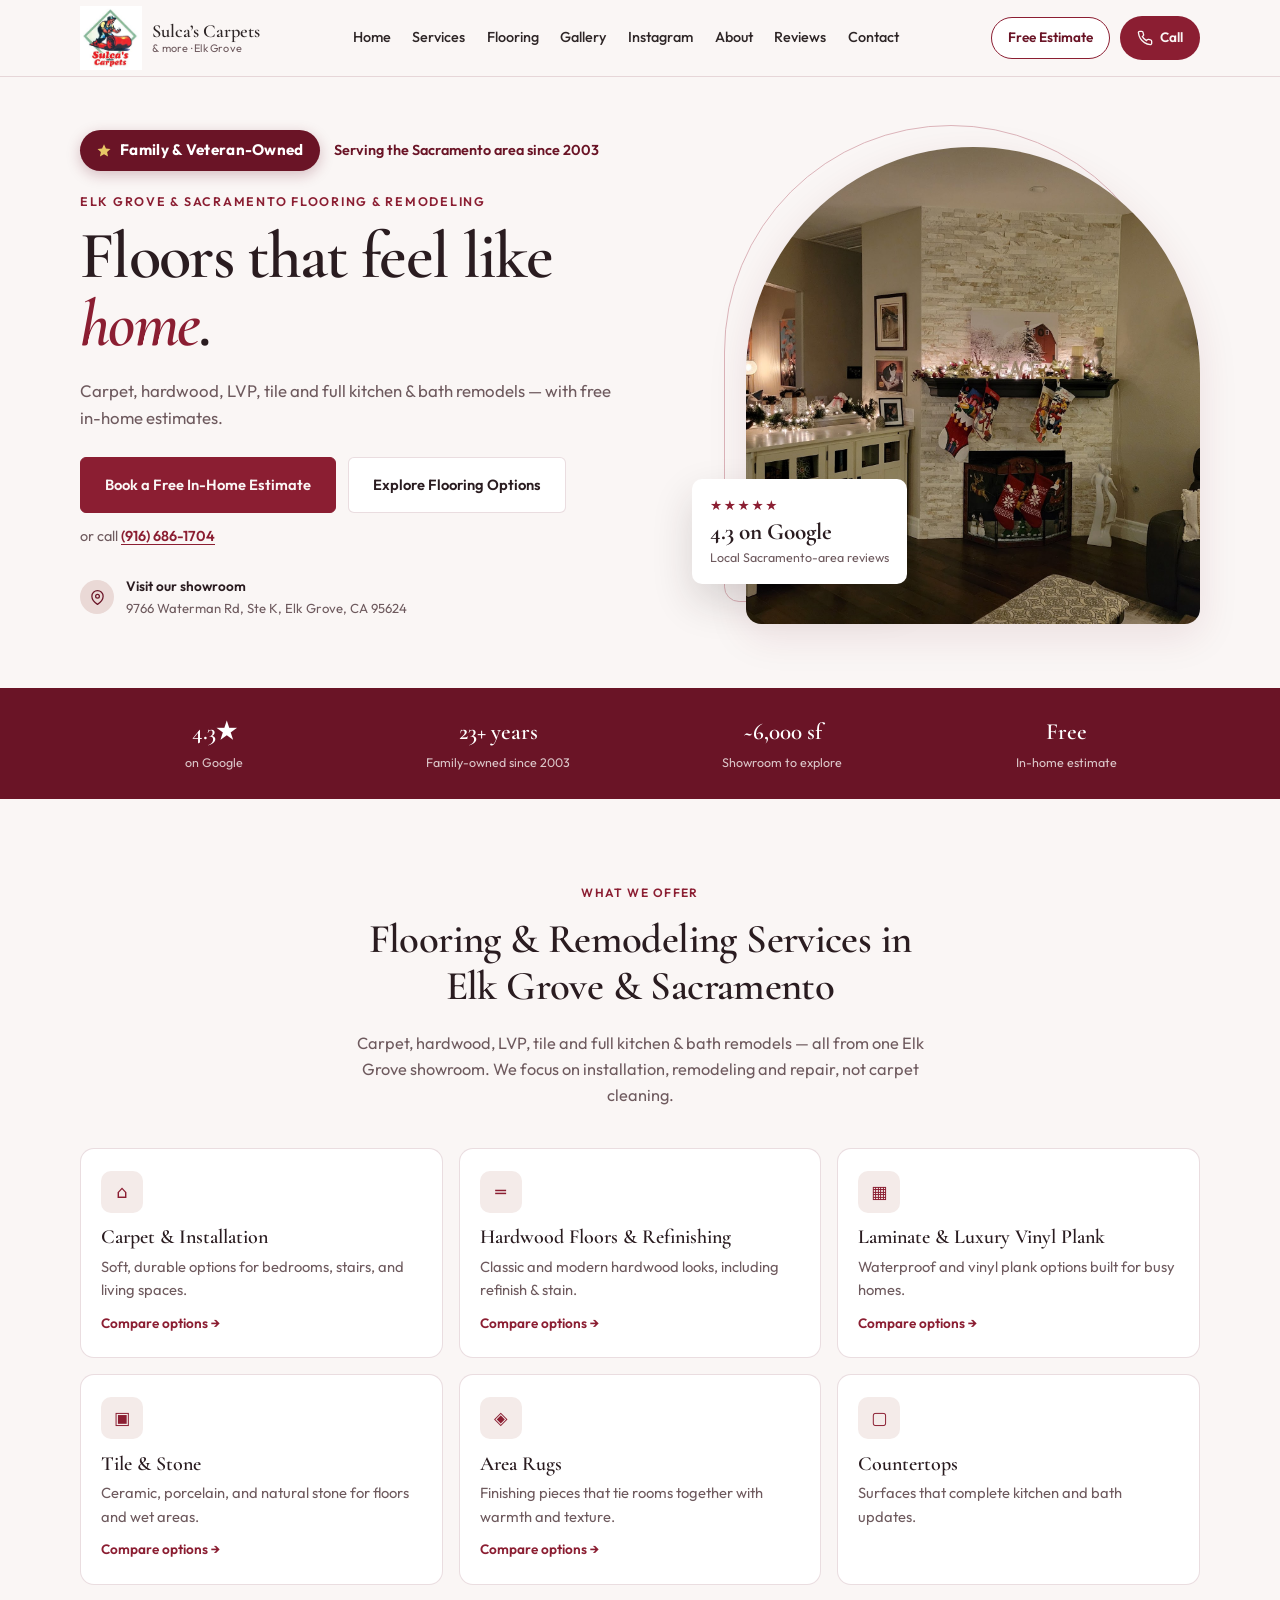
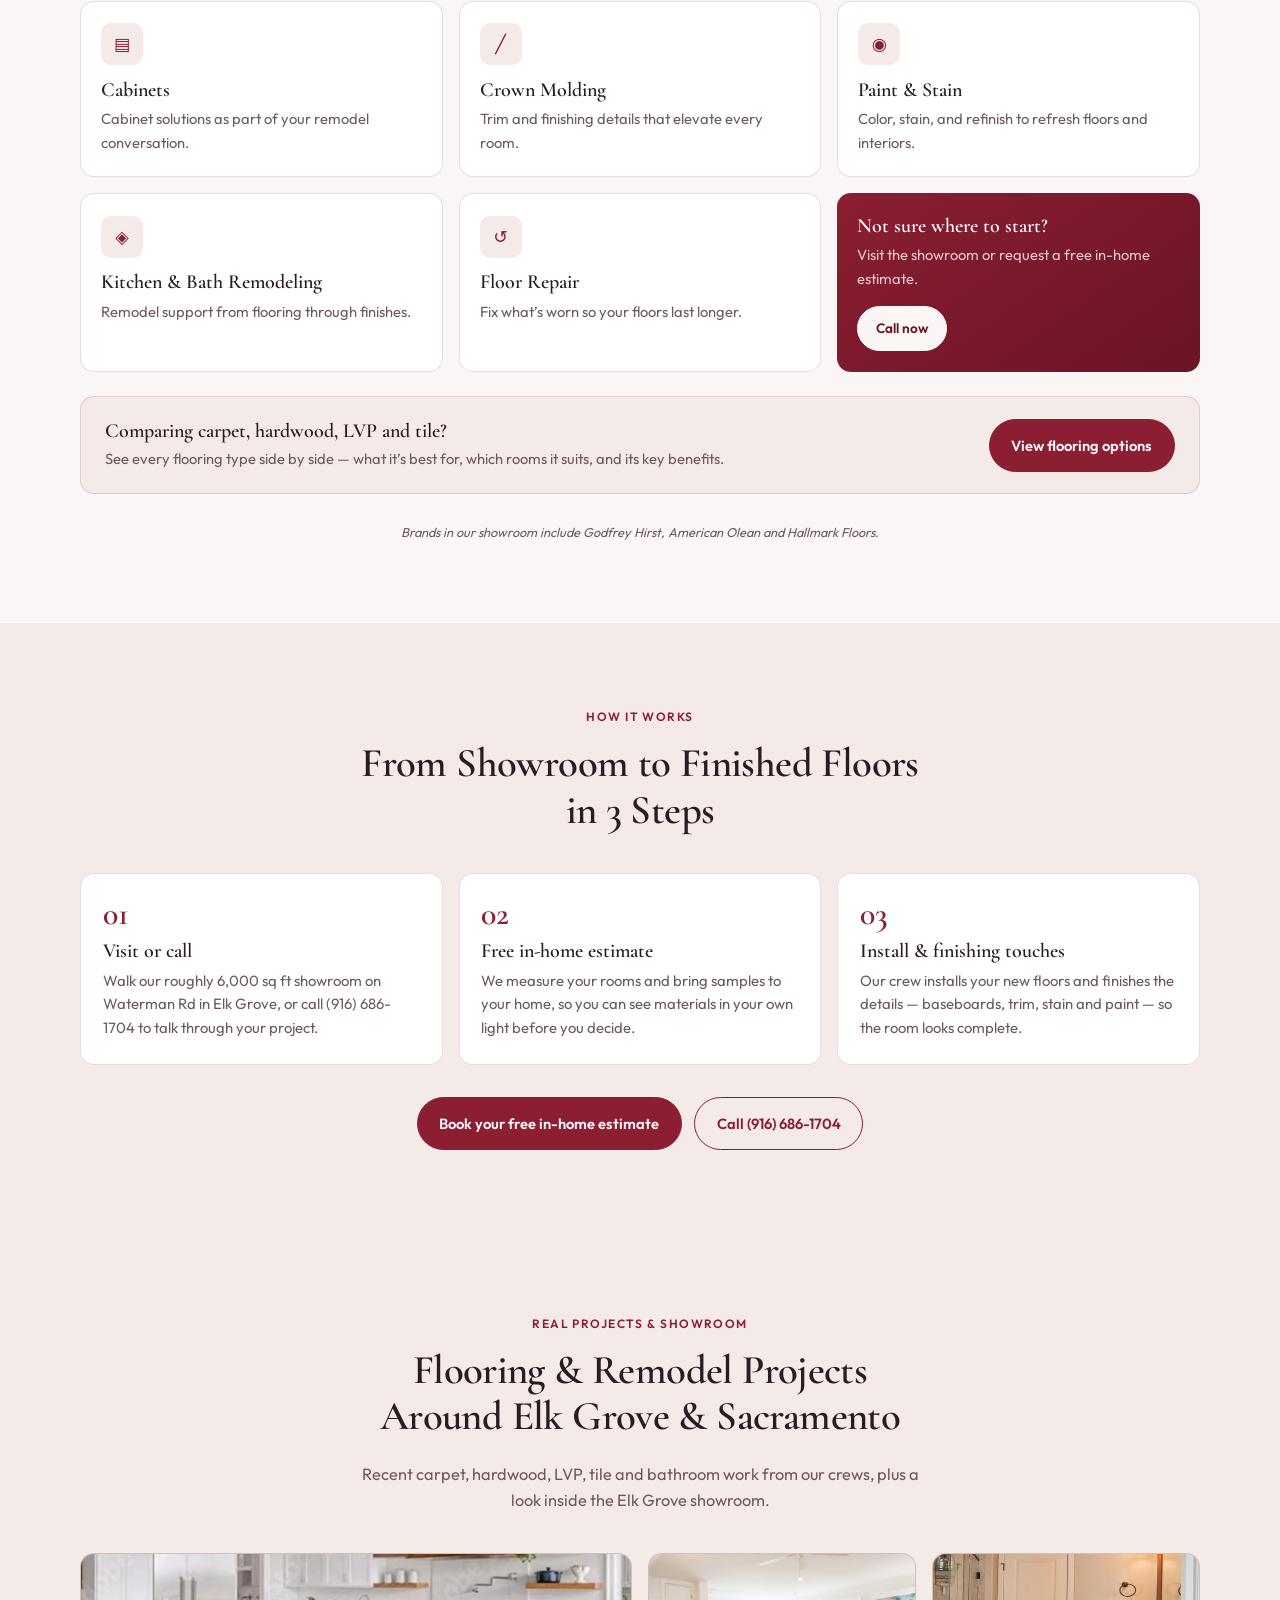
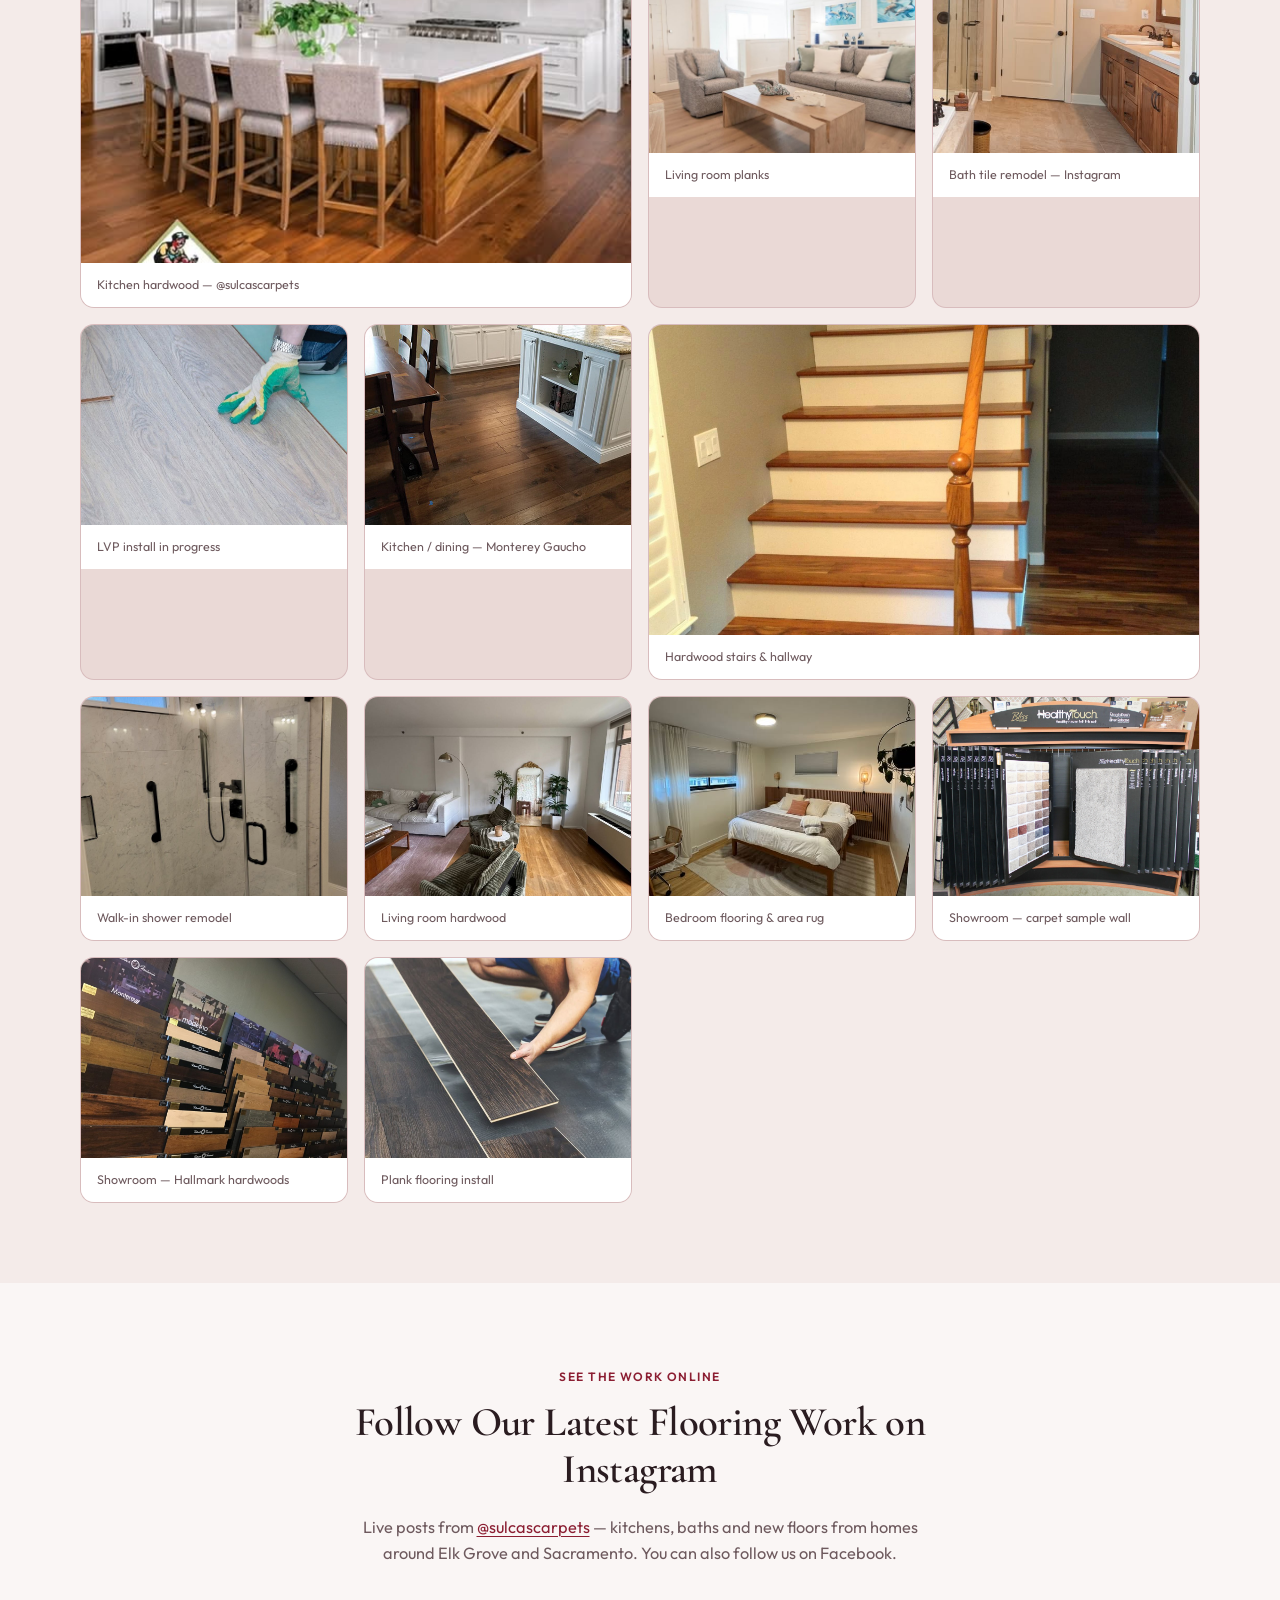
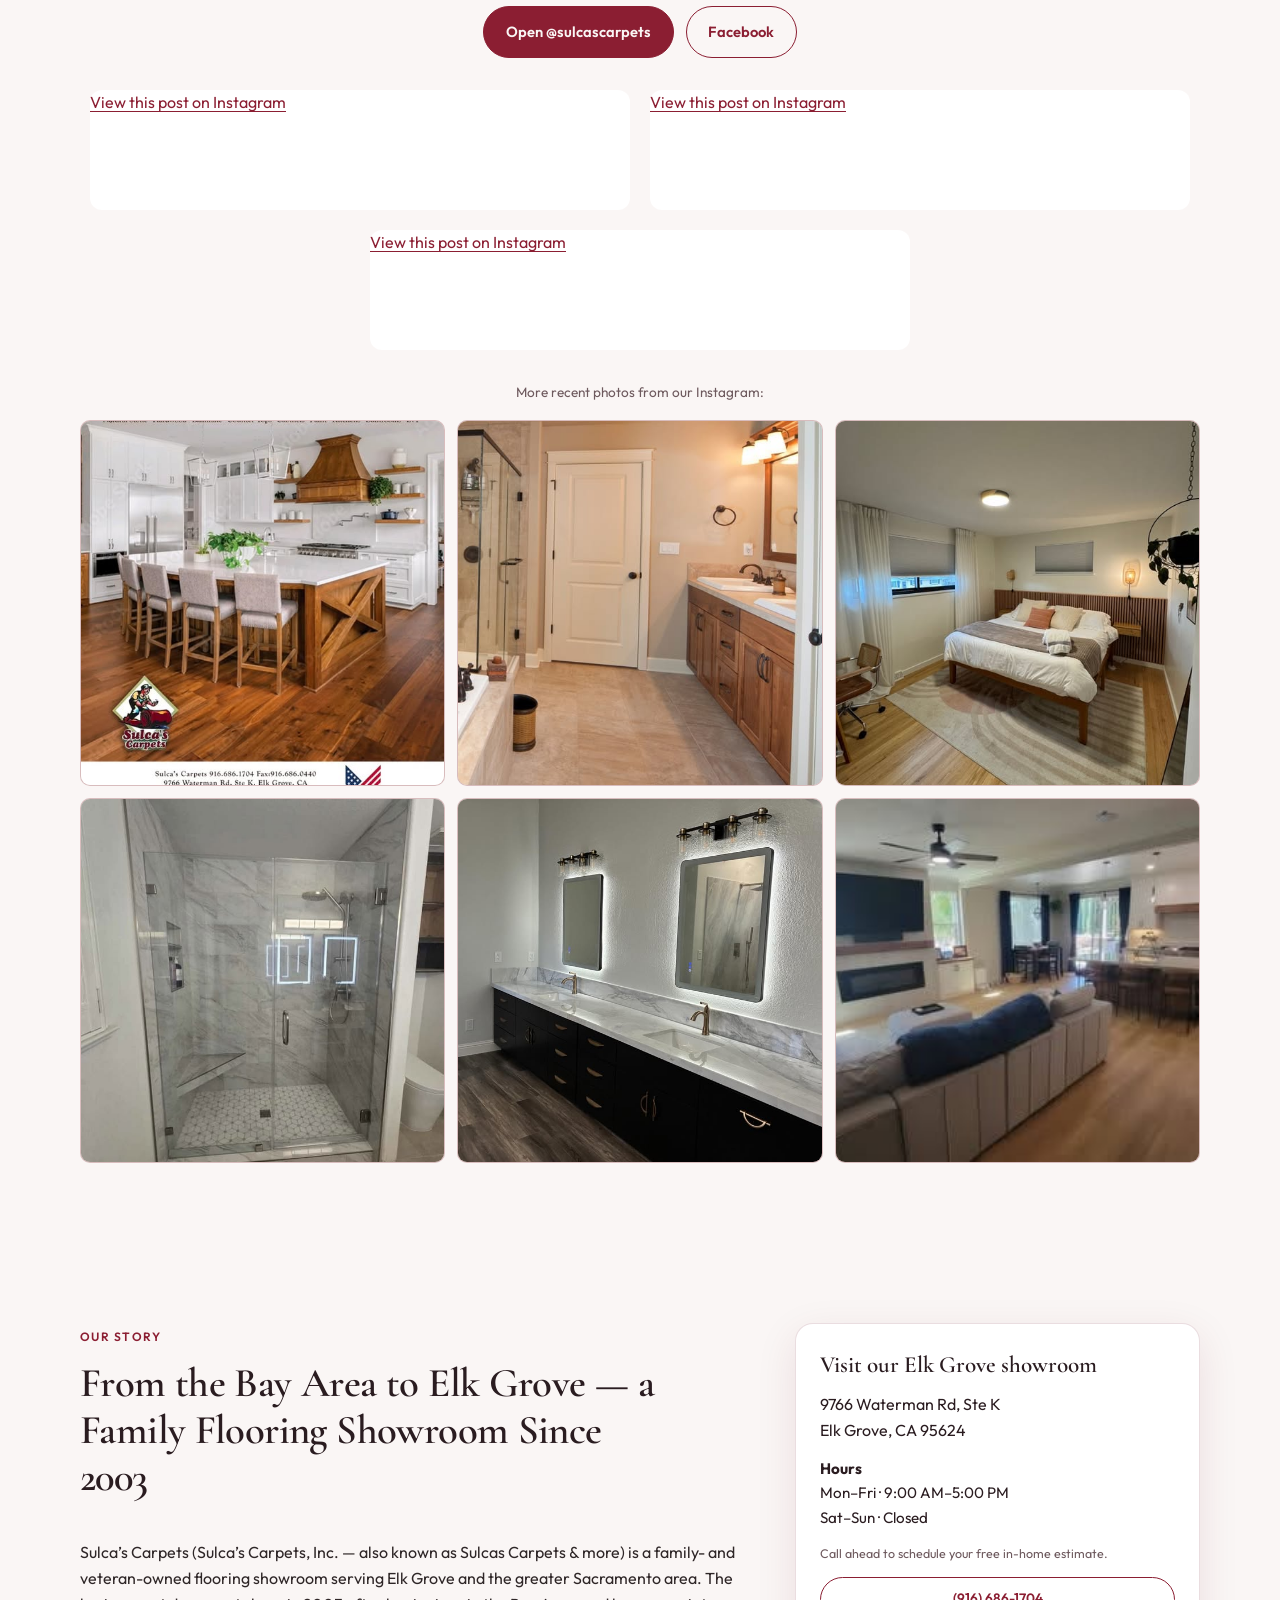
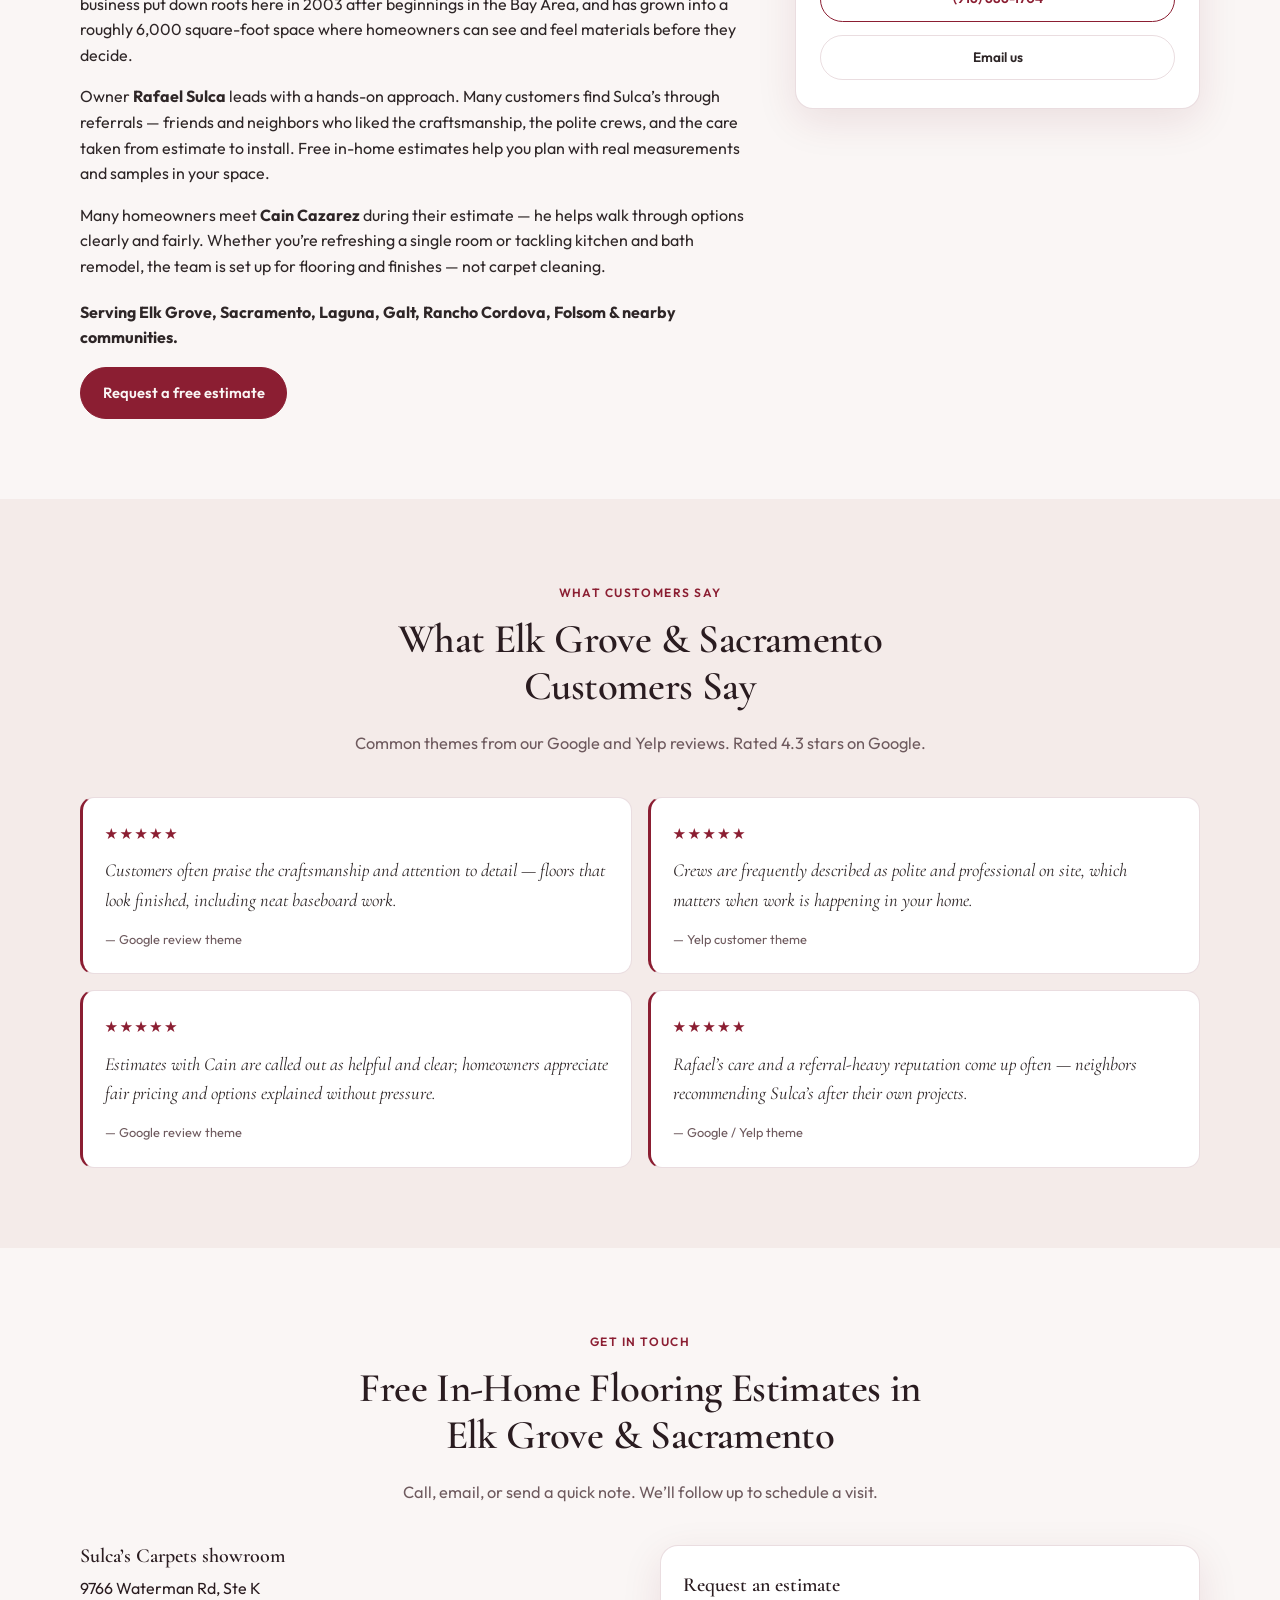
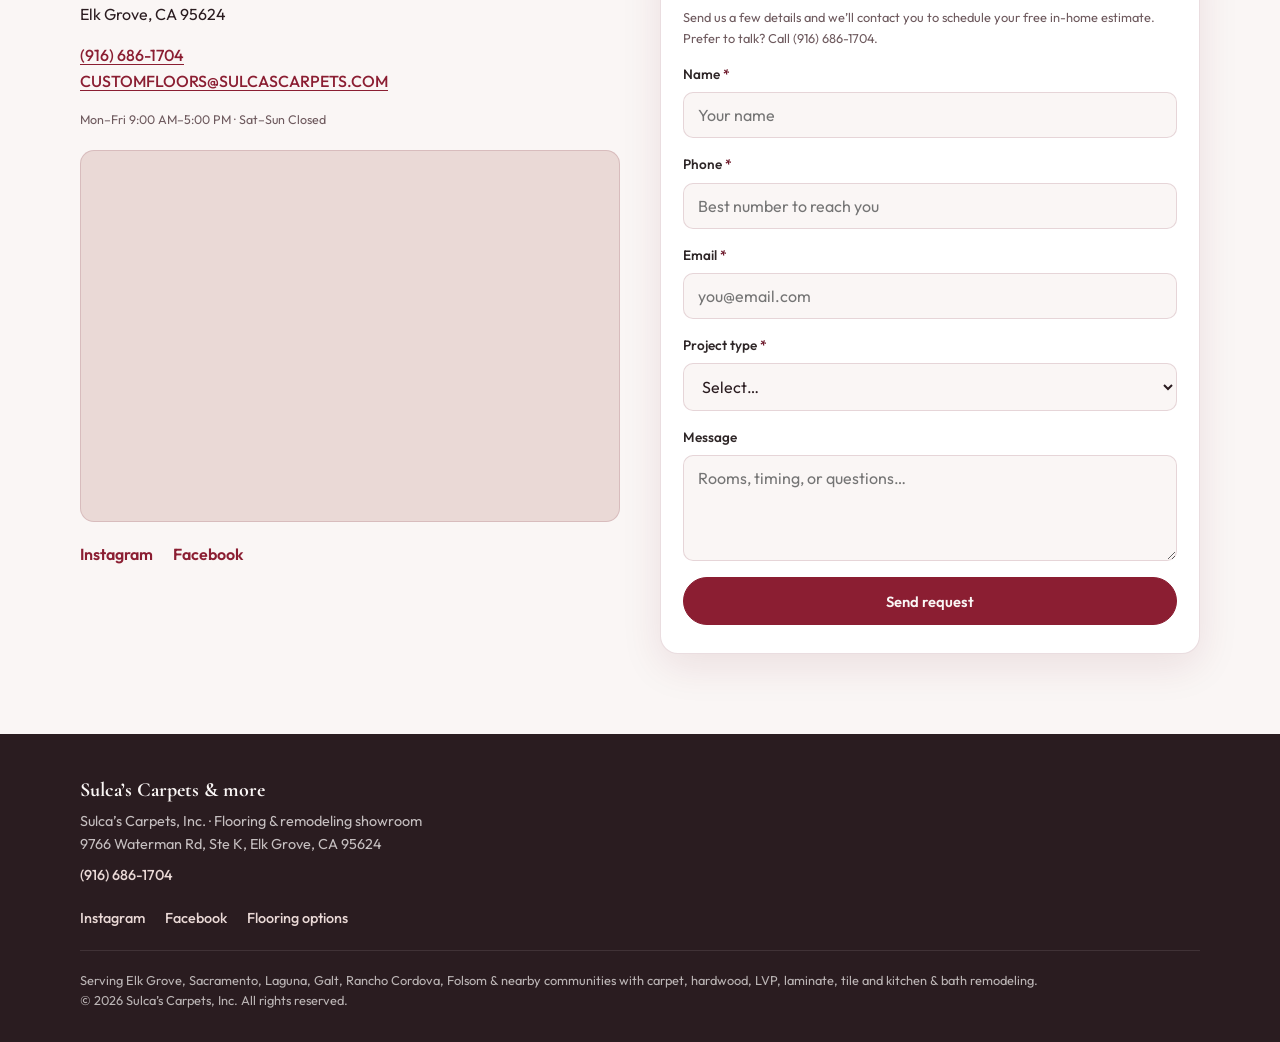
==== commit 3ce4245d: "Burgundy theme to match logo" ====
--- a/index.html
+++ b/index.html
@@ -36,7 +36,7 @@
   <meta name="twitter:image" content="https://sulcascarpets.com/images/hero-2.jpg" />
   <meta name="twitter:image:alt" content="Living room with dark hardwood floors and a stacked-stone fireplace" />
 
-  <meta name="theme-color" content="#3f6b4e" />
+  <meta name="theme-color" content="#8b1e32" />
   <link rel="icon" type="image/png" href="images/logo-sulcas.png" />
   <link rel="apple-touch-icon" href="images/logo-sulcas.png" />
 
@@ -261,7 +261,7 @@
   <link rel="preconnect" href="https://fonts.googleapis.com" />
   <link rel="preconnect" href="https://fonts.gstatic.com" crossorigin />
   <link href="https://fonts.googleapis.com/css2?family=Cormorant+Garamond:ital,wght@0,500;0,600;0,700;1,500;1,600&family=Outfit:wght@300;400;500;600;700&display=swap" rel="stylesheet" />
-  <link rel="stylesheet" href="styles.css?v=cta4" />
+  <link rel="stylesheet" href="styles.css?v=burg1" />
 </head>
 <body>
   <!-- Sticky header -->
@@ -798,6 +798,6 @@
   </div>
 
   <script async src="https://www.instagram.com/embed.js"></script>
-  <script src="script.js?v=cta4"></script>
+  <script src="script.js?v=burg1"></script>
 </body>
 </html>
--- a/styles.css
+++ b/styles.css
@@ -1,22 +1,22 @@
 /* Sulca’s Carpets — website styles
-   Light sage green modern theme; soft sage accents, charcoal-green text */
+   Burgundy theme matched to logo; warm cream backgrounds. */
 
 :root {
-  --cream: #f5f8f4;
-  --cream-deep: #eaf1e8;
-  --sand: #dde8da;
-  --oak: #8fae94;
-  --walnut: #4f6656;
-  --charcoal: #2a2e2b;
-  --ink: #1f2a24;
-  --forest: #5b8a6a;
-  --forest-deep: #3f6b4e;
-  --moss: #a9c6a8;
-  --gold: #4a7a5a;
+  --cream: #faf6f5;
+  --cream-deep: #f4ebe9;
+  --sand: #ead9d6;
+  --oak: #c3939a;
+  --walnut: #6b3a42;
+  --charcoal: #2e2627;
+  --ink: #2a1c20;
+  --forest: #8b1e32;
+  --forest-deep: #6a1426;
+  --moss: #dcb4ba;
+  --gold: #8b1e32;
   --white: #ffffff;
-  --muted: #5c6b60;
-  --line: rgba(63, 107, 78, 0.14);
-  --shadow: 0 12px 40px rgba(63, 107, 78, 0.10);
+  --muted: #6e5a5e;
+  --line: rgba(106, 20, 38, 0.14);
+  --shadow: 0 12px 40px rgba(106, 20, 38, 0.10);
   --radius: 14px;
   --header-h: 76px;
   --font-serif: "Cormorant Garamond", Georgia, serif;
@@ -71,7 +71,7 @@
   position: sticky;
   top: 0;
   z-index: 900;
-  background: rgba(245, 248, 244, 0.94);
+  background: rgba(250, 246, 245, 0.94);
   backdrop-filter: blur(14px);
   -webkit-backdrop-filter: blur(14px);
   border-bottom: 1px solid var(--line);
@@ -328,7 +328,7 @@
   letter-spacing: 0.02em;
   padding: 0.5rem 1rem;
   border-radius: 999px;
-  box-shadow: 0 4px 14px rgba(63,107,78,0.25);
+  box-shadow: 0 4px 14px rgba(106,20,38,0.25);
 }
 .hero-badge-pill svg { color: #e8c766; flex: none; }
 .hero-badge-since {
@@ -437,7 +437,7 @@
   border-radius: 10px;
   padding: 1rem 1.15rem;
   min-width: 170px;
-  box-shadow: 0 18px 40px rgba(31, 42, 36, 0.16);
+  box-shadow: 0 18px 40px rgba(42, 28, 32, 0.16);
 }
 .hero-stars {
   color: var(--forest);
@@ -583,7 +583,7 @@
 }
 
 .service-card-cta h3 { color: var(--white); }
-.service-card-cta p { color: rgba(245, 248, 244, 0.8); margin-bottom: 1rem; }
+.service-card-cta p { color: rgba(250, 246, 245, 0.8); margin-bottom: 1rem; }
 .service-card-cta .btn-primary {
   background: var(--cream);
   color: var(--forest-deep);
@@ -849,7 +849,7 @@
 .estimate-form textarea:focus {
   outline: none;
   border-color: var(--forest);
-  box-shadow: 0 0 0 3px rgba(91, 138, 106, 0.25);
+  box-shadow: 0 0 0 3px rgba(139, 30, 50, 0.25);
   background: var(--white);
 }
 
@@ -863,7 +863,7 @@
 /* —— Footer —— */
 .site-footer {
   background: var(--ink);
-  color: rgba(245, 248, 244, 0.75);
+  color: rgba(250, 246, 245, 0.75);
   padding: 2.5rem 0 2rem;
   font-size: 0.9rem;
 }
@@ -899,8 +899,8 @@
 
 .footer-area {
   font-size: 0.8rem;
-  color: rgba(245, 248, 244, 0.7);
-  border-top: 1px solid rgba(245, 248, 244, 0.1);
+  color: rgba(250, 246, 245, 0.7);
+  border-top: 1px solid rgba(250, 246, 245, 0.1);
   padding-top: 1.25rem;
   margin: 0;
   line-height: 1.5;
@@ -1055,7 +1055,7 @@
   padding: 1.6rem 0;
 }
 .trust-strip .trust-value { color: var(--white); }
-.trust-strip .trust-label { color: rgba(245, 248, 244, 0.78); }
+.trust-strip .trust-label { color: rgba(250, 246, 245, 0.78); }
 
 /* Service card links + flooring promo */
 .card-link {
@@ -1153,7 +1153,7 @@
   border: 1px solid var(--line);
   border-radius: 18px;
   overflow: hidden;
-  box-shadow: 0 10px 30px rgba(63, 107, 78, 0.06);
+  box-shadow: 0 10px 30px rgba(106, 20, 38, 0.06);
   scroll-margin-top: calc(var(--header-h) + 16px);
 }
 .floor-card-media img { width: 100%; height: 240px; object-fit: cover; }
@@ -1207,9 +1207,9 @@
 .cta-band { background: var(--forest-deep); color: var(--cream); padding: 3rem 0; }
 .cta-band-inner { display: flex; flex-wrap: wrap; align-items: center; justify-content: space-between; gap: 1.5rem 2rem; }
 .cta-band h2 { color: var(--white); font-size: clamp(1.6rem, 3.5vw, 2.2rem); margin-bottom: 0.4rem; }
-.cta-band p { margin: 0; color: rgba(245, 248, 244, 0.8); font-size: 0.92rem; }
+.cta-band p { margin: 0; color: rgba(250, 246, 245, 0.8); font-size: 0.92rem; }
 .cta-band-actions { display: flex; flex-wrap: wrap; gap: 0.75rem; }
 .btn-light { background: var(--cream); color: var(--forest-deep); border-color: var(--cream); }
 .btn-light:hover { background: var(--white); color: var(--forest-deep); }
-.btn-outline-light { background: transparent; color: var(--cream); border-color: rgba(245, 248, 244, 0.6); }
+.btn-outline-light { background: transparent; color: var(--cream); border-color: rgba(250, 246, 245, 0.6); }
 .btn-outline-light:hover { background: var(--cream); color: var(--forest-deep); }
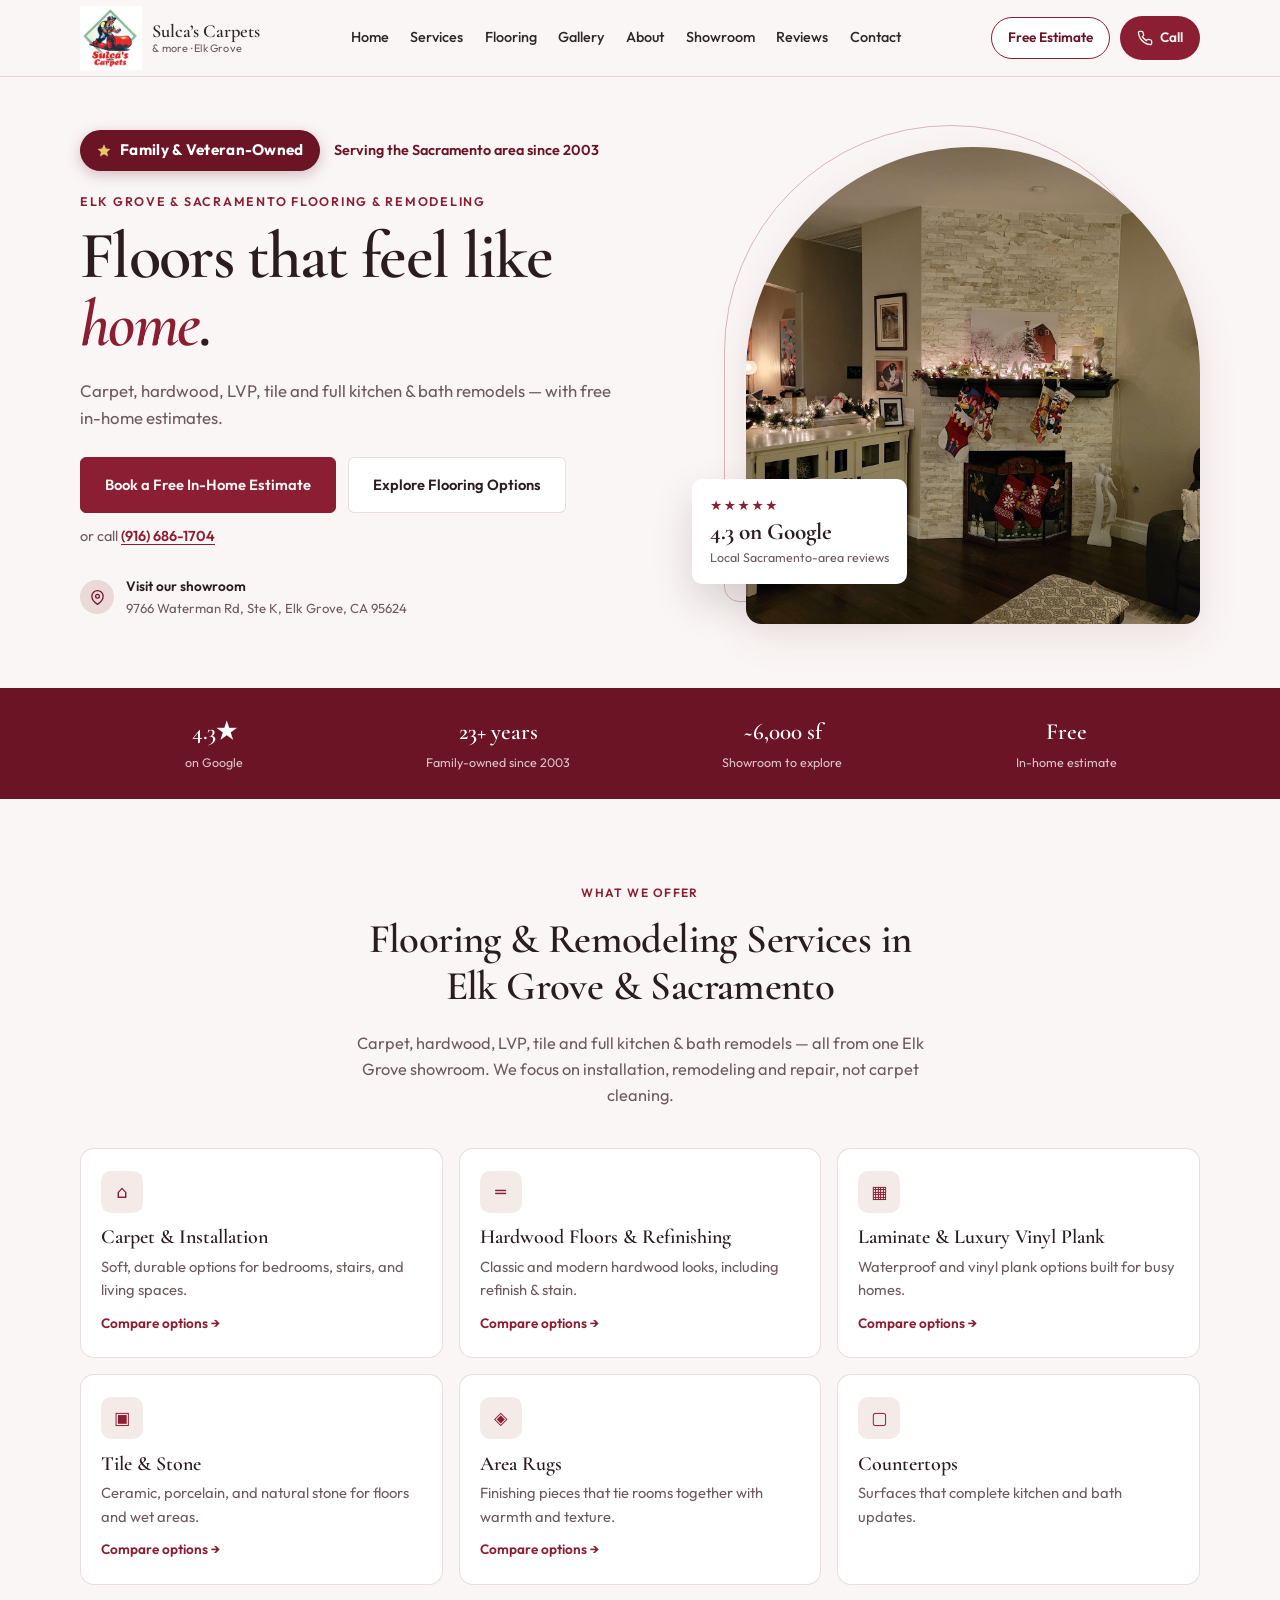
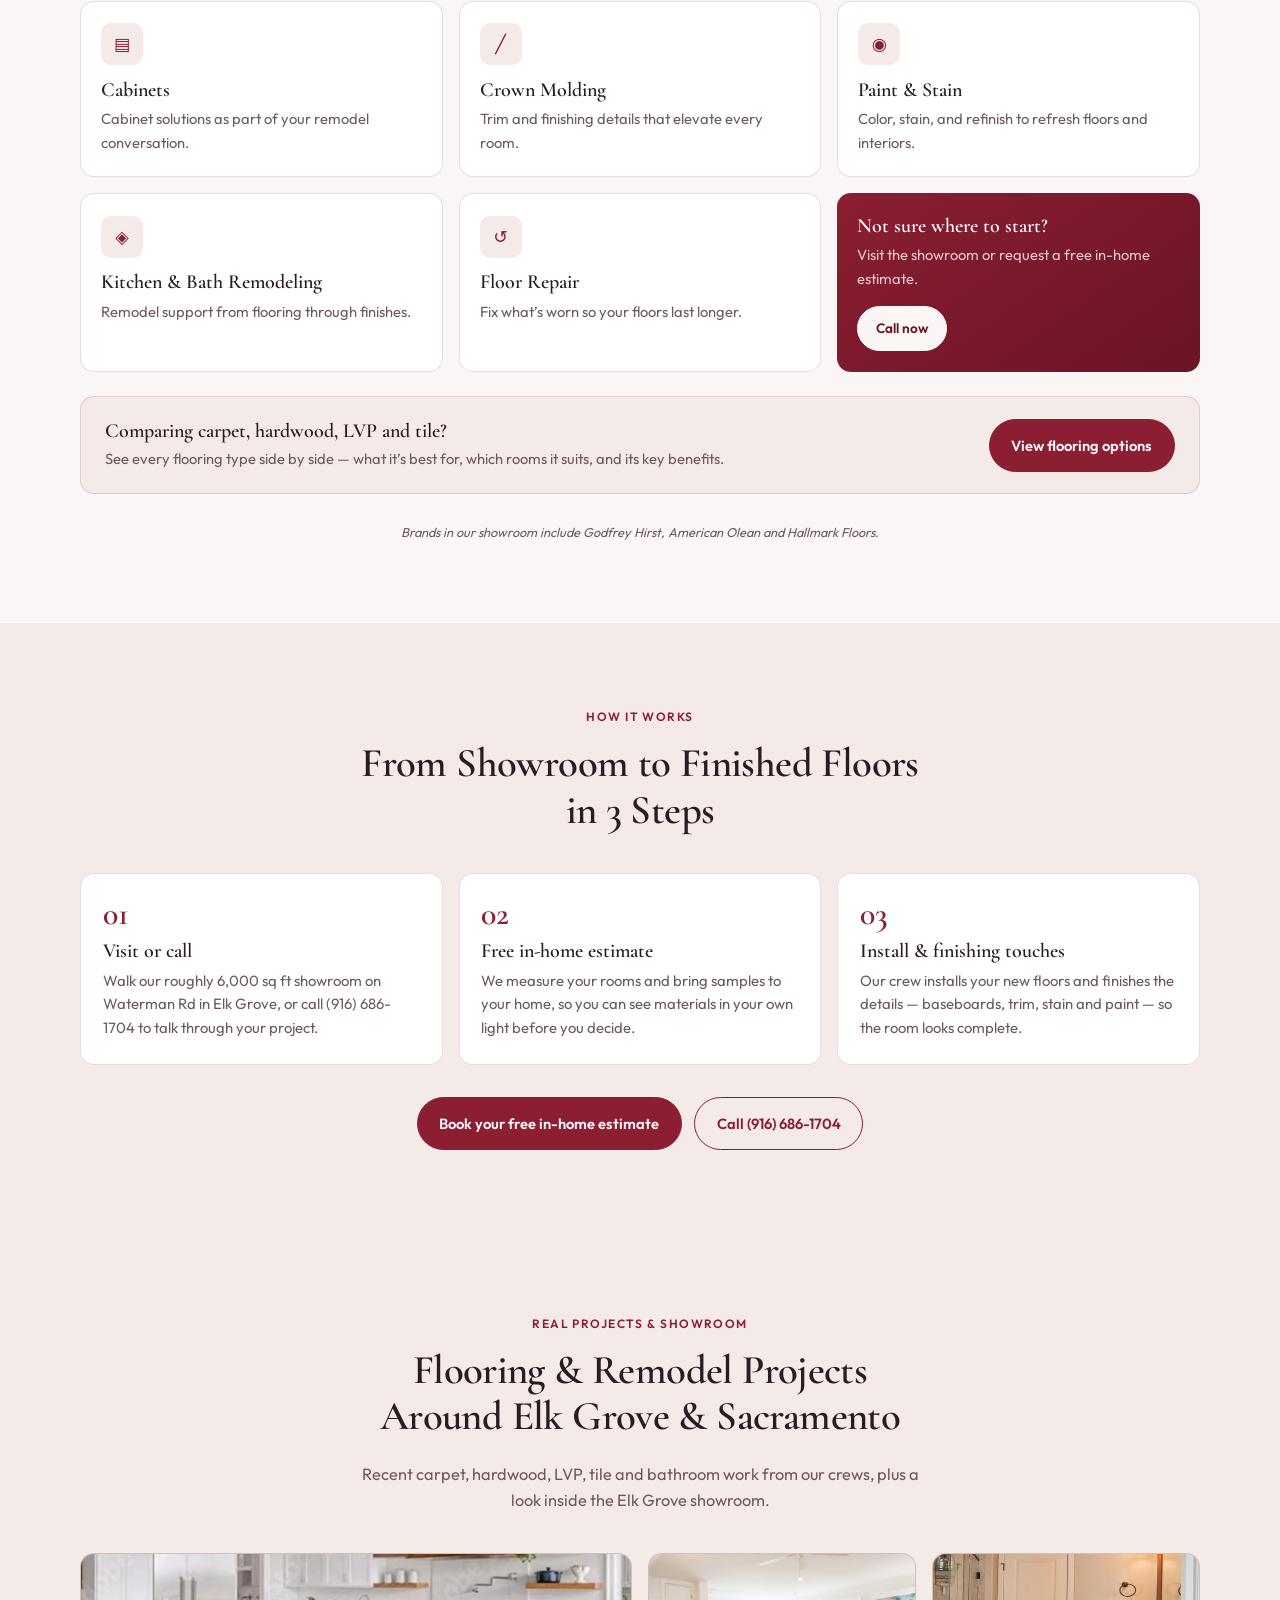
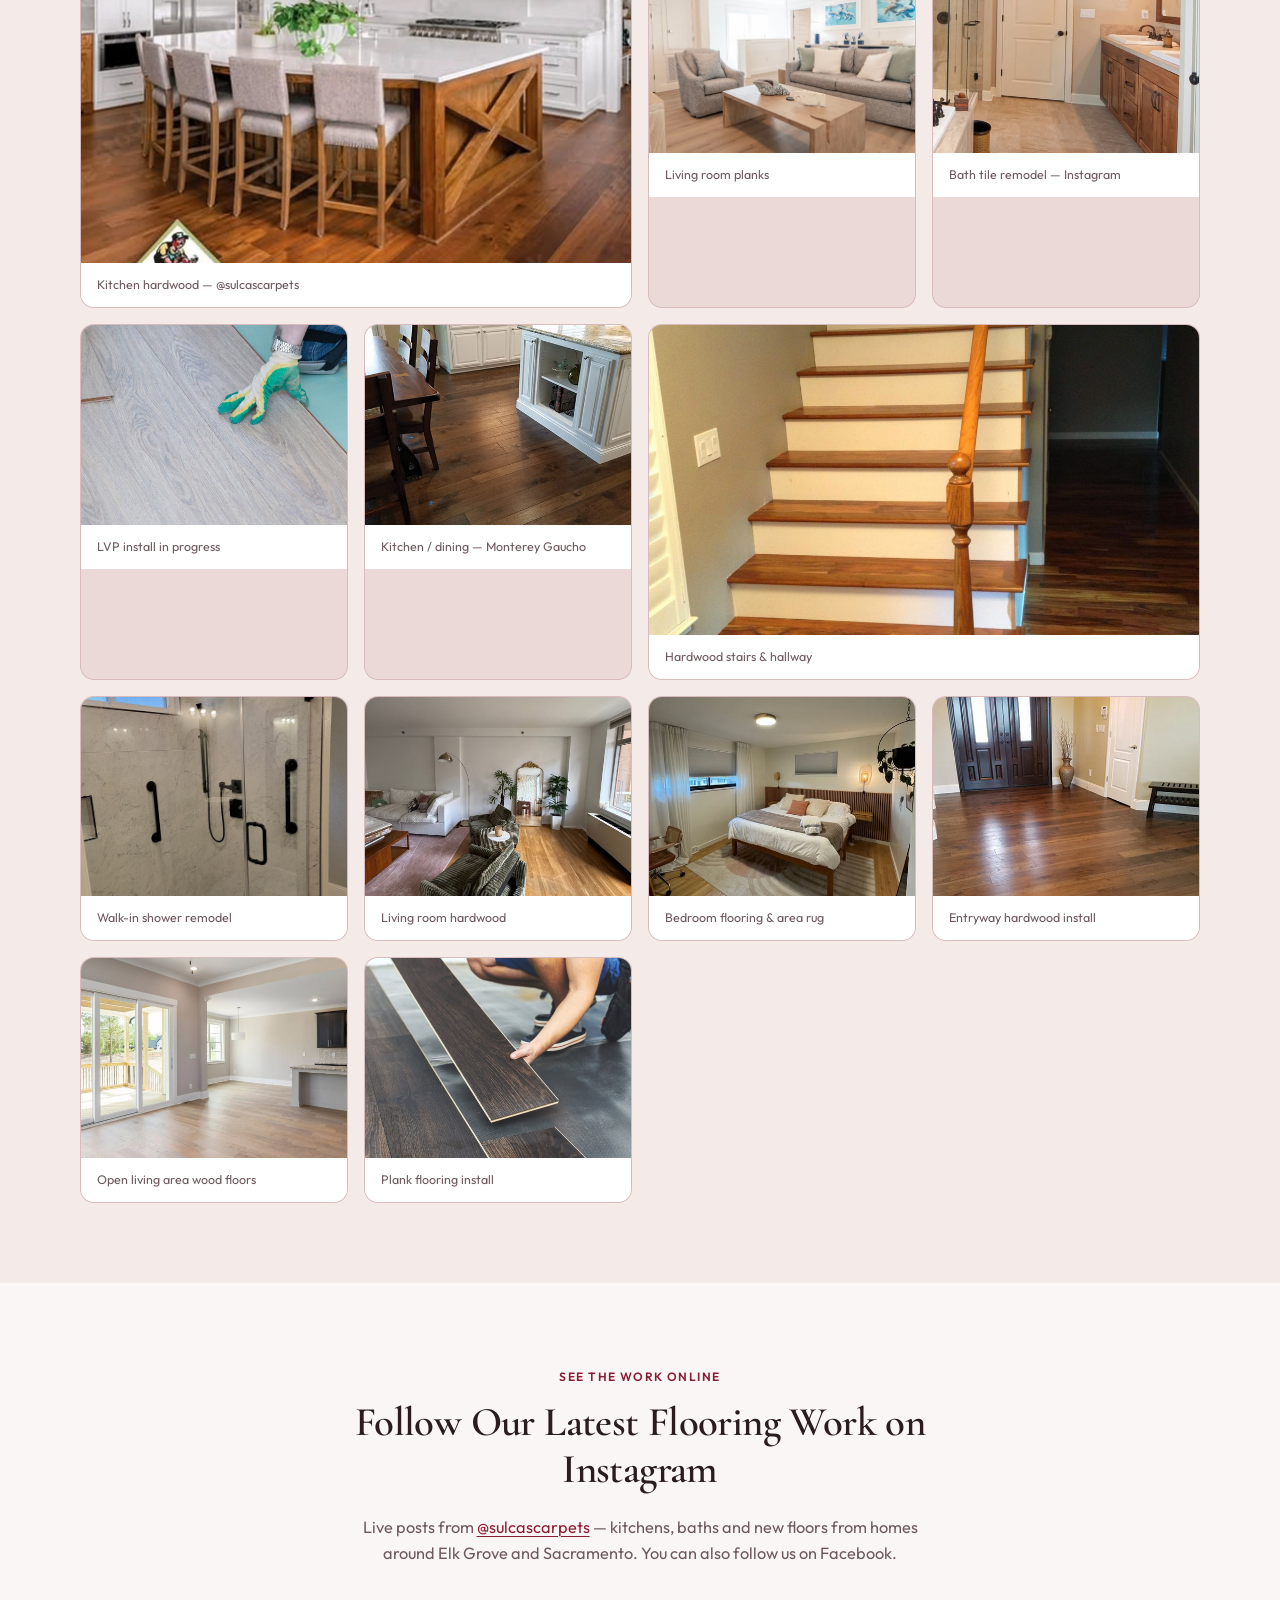
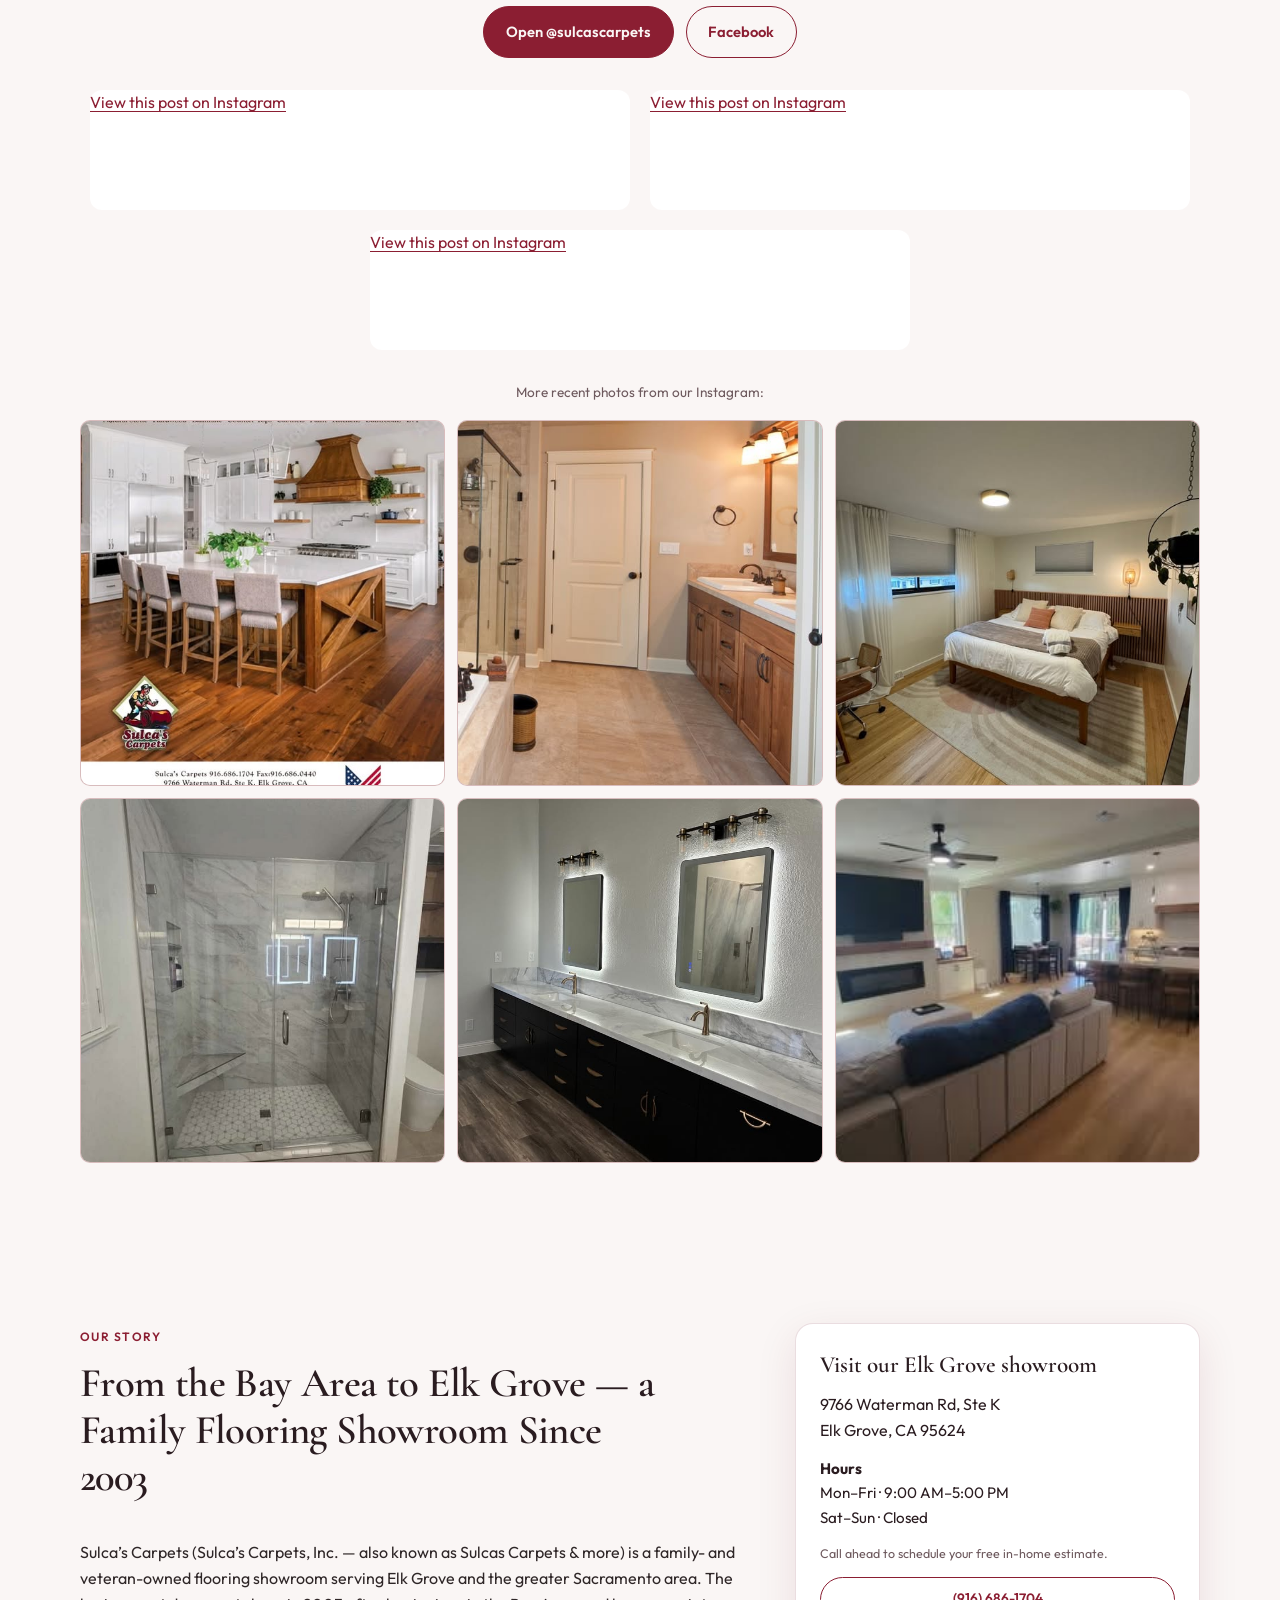
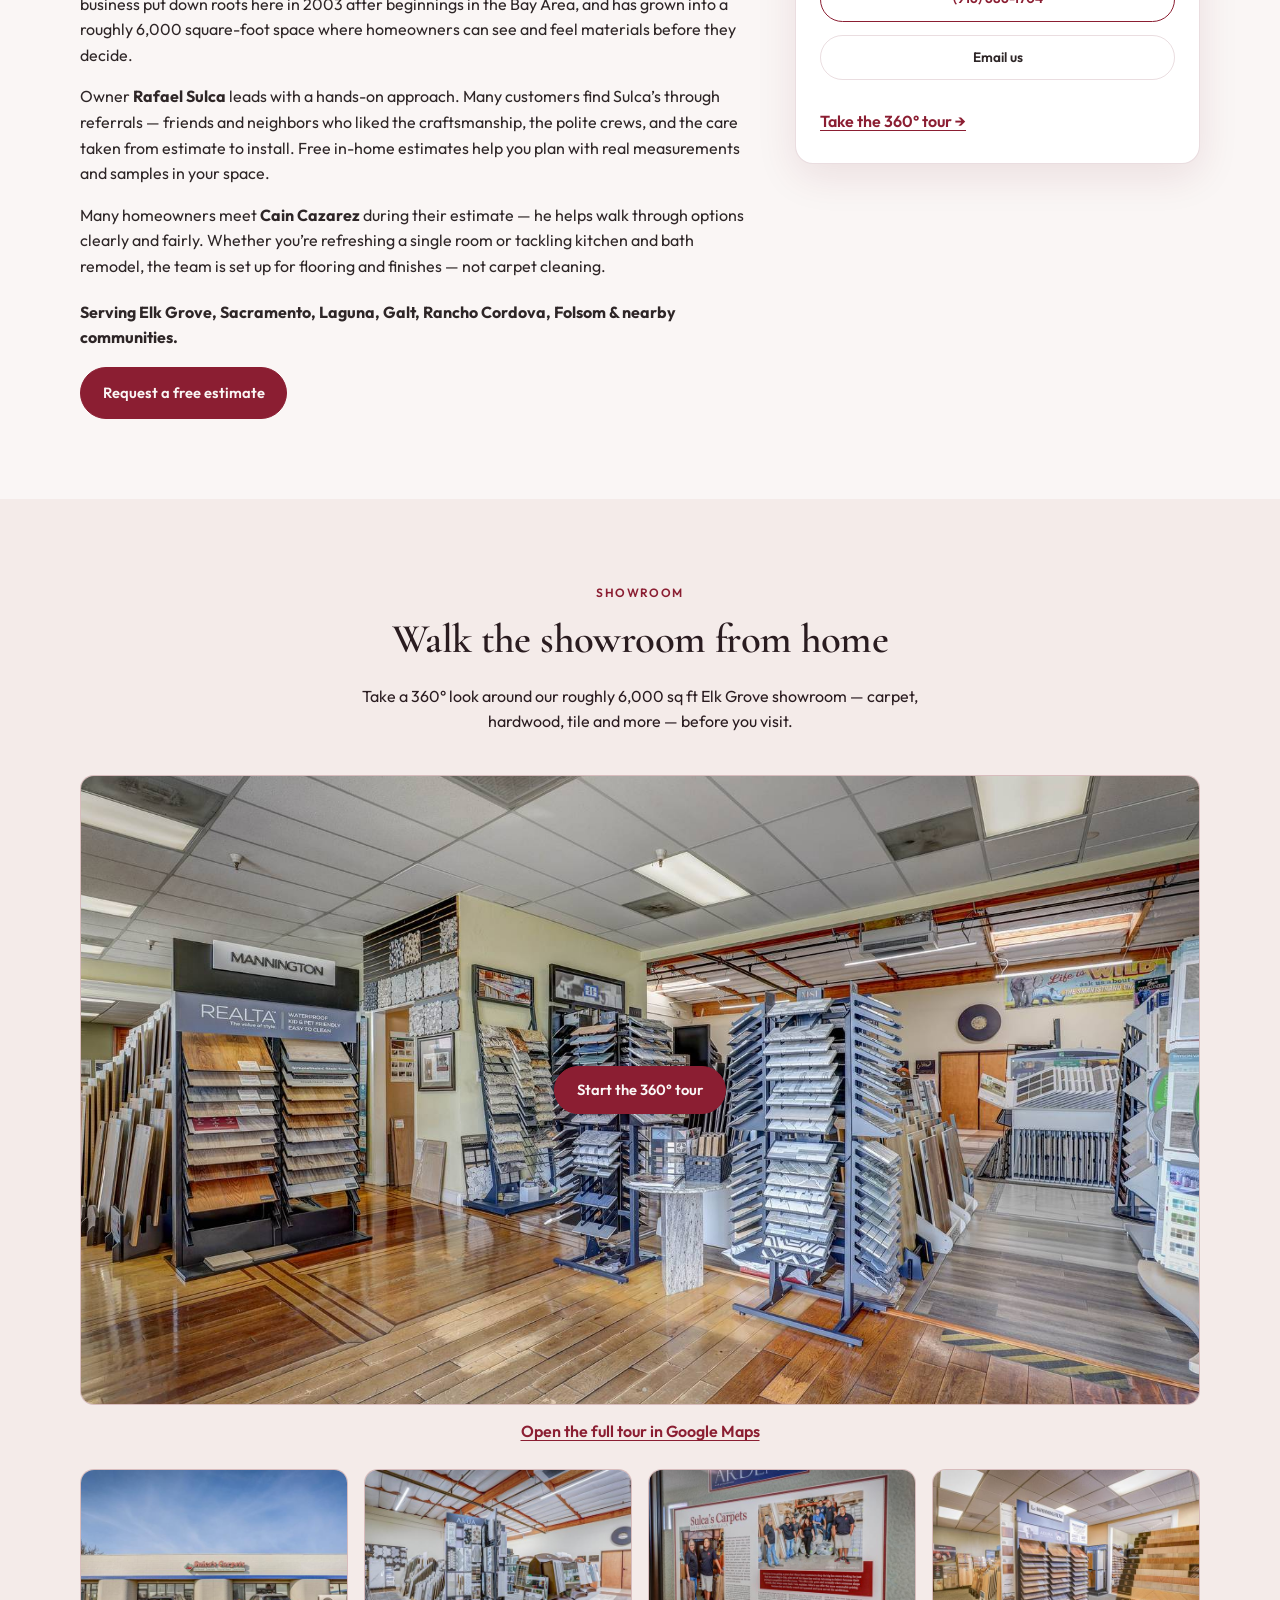
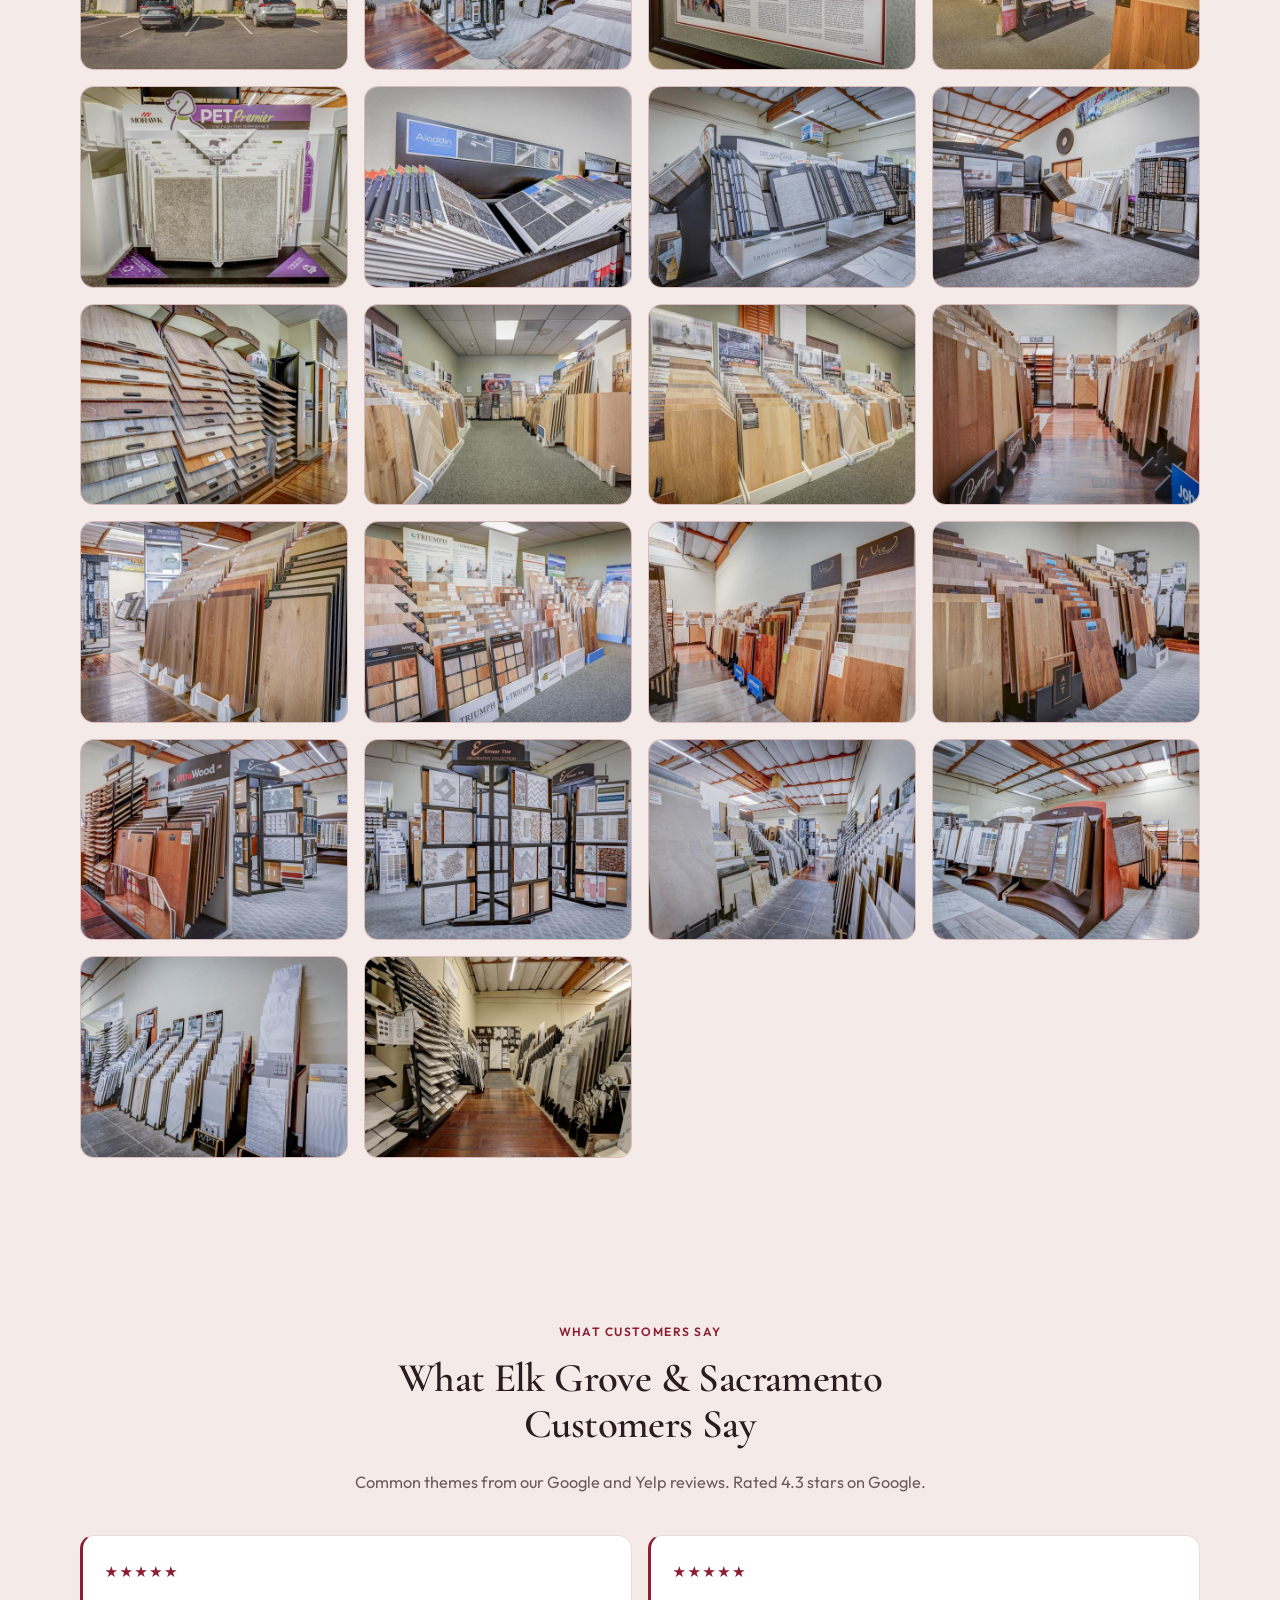
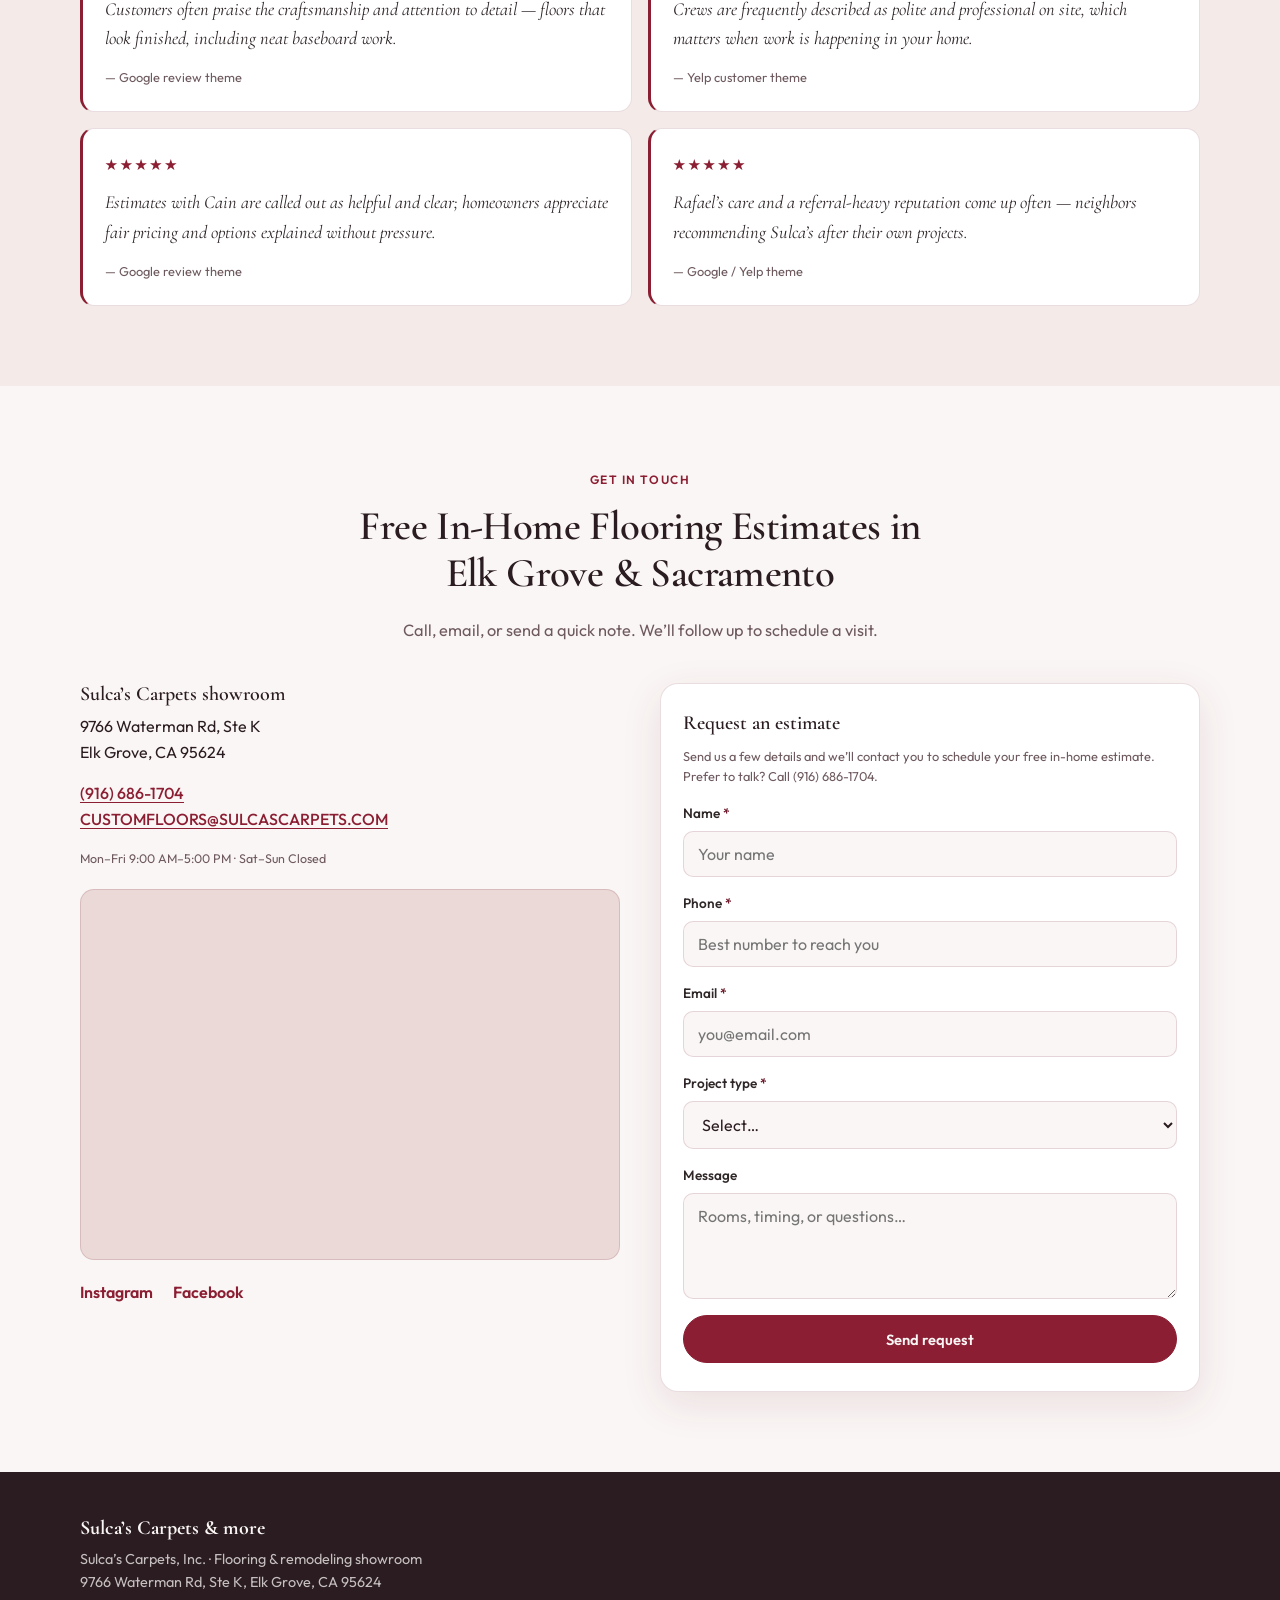
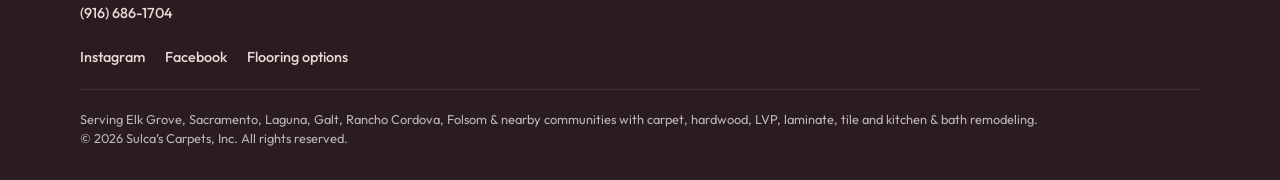
==== commit 9c861464: "Match the repository to the live Sulca's Carpets site The published pages and the attached archive a" ====
--- a/index.html
+++ b/index.html
@@ -4,12 +4,11 @@
   <meta charset="UTF-8" />
   <meta name="viewport" content="width=device-width, initial-scale=1.0" />
   <meta name="referrer" content="strict-origin-when-cross-origin" />
-  <!-- Remove this noindex tag when sulcascarpets.com is connected -->
-  <meta name="robots" content="noindex" />
   <title>Flooring &amp; Remodeling in Elk Grove &amp; Sacramento | Sulca's Carpets</title>
-  <meta name="description" content="Elk Grove flooring showroom since 2003: carpet, hardwood, LVP, tile, plus kitchen &amp; bath remodeling. Free in-home estimates in Elk Grove &amp; Sacramento." />
+  <meta name="description" content="Elk Grove flooring showroom since 2003: carpet, hardwood, LVP, laminate, tile &amp; stone, area rugs, floor repair, plus kitchen &amp; bath remodeling, countertops and cabinets. Free estimates in Elk Grove &amp; Sacramento." />
+  <meta name="keywords" content="Elk Grove flooring, Sacramento flooring, carpet installation, hardwood floors, hardwood refinishing, luxury vinyl plank, LVP, laminate, tile and stone, area rugs, floor repair, kitchen remodel, bathroom remodel, countertops, cabinets, crown molding, paint and stain" />
   <meta name="keywords" content="Sulca's Carpets, Sulcas Carpets, flooring Elk Grove, flooring Sacramento, flooring store Elk Grove, flooring showroom Elk Grove, flooring store Sacramento, carpet Elk Grove, carpet store Elk Grove, carpet installation Elk Grove, carpet installation Sacramento, carpet Laguna, carpet installation Folsom, carpet Rancho Cordova, carpet Galt, hardwood floors Elk Grove, hardwood flooring Sacramento, hardwood floor installation, hardwood floor refinishing Elk Grove, hardwood refinishing Sacramento, floor staining, luxury vinyl plank Elk Grove, LVP flooring Sacramento, LVP installation, vinyl plank flooring, waterproof flooring, laminate flooring Elk Grove, laminate flooring Sacramento, tile flooring Elk Grove, tile installation Sacramento, natural stone flooring, porcelain tile, ceramic tile, countertops Elk Grove, countertops Sacramento, cabinets Elk Grove, kitchen cabinets Sacramento, kitchen remodel Elk Grove, kitchen remodel Sacramento, bathroom remodel Elk Grove, bathroom remodel Sacramento, shower tile remodel, home remodeling contractor Elk Grove, remodeling contractor Sacramento, flooring contractor Elk Grove, area rugs Elk Grove, crown molding Elk Grove, floor repair Elk Grove, free in-home flooring estimate, Laguna flooring, Folsom flooring, Rancho Cordova flooring, Galt flooring, family-owned flooring store, veteran-owned flooring company" />
-  <link rel="canonical" href="https://sulcascarpets.com/" />
+  <link rel="canonical" href="https://www.sulcascarpets.com/" />
 
   <!-- Local / geo -->
   <meta name="geo.region" content="US-CA" />
@@ -21,10 +20,10 @@
   <meta property="og:type" content="website" />
   <meta property="og:site_name" content="Sulca's Carpets" />
   <meta property="og:locale" content="en_US" />
-  <meta property="og:url" content="https://sulcascarpets.com/" />
+  <meta property="og:url" content="https://www.sulcascarpets.com/" />
   <meta property="og:title" content="Flooring &amp; Remodeling in Elk Grove &amp; Sacramento | Sulca's Carpets" />
   <meta property="og:description" content="Family- and veteran-owned Elk Grove flooring showroom since 2003. Carpet, hardwood, LVP, tile, kitchen &amp; bath remodeling. Free in-home estimates." />
-  <meta property="og:image" content="https://sulcascarpets.com/images/hero-2.jpg" />
+  <meta property="og:image" content="https://www.sulcascarpets.com/images/hero-2.jpg" />
   <meta property="og:image:width" content="2000" />
   <meta property="og:image:height" content="1500" />
   <meta property="og:image:alt" content="Living room with dark hardwood floors and a stacked-stone fireplace" />
@@ -33,7 +32,7 @@
   <meta name="twitter:card" content="summary_large_image" />
   <meta name="twitter:title" content="Flooring &amp; Remodeling in Elk Grove &amp; Sacramento | Sulca's Carpets" />
   <meta name="twitter:description" content="Family- and veteran-owned Elk Grove flooring showroom since 2003. Carpet, hardwood, LVP, tile, kitchen &amp; bath remodeling. Free in-home estimates." />
-  <meta name="twitter:image" content="https://sulcascarpets.com/images/hero-2.jpg" />
+  <meta name="twitter:image" content="https://www.sulcascarpets.com/images/hero-2.jpg" />
   <meta name="twitter:image:alt" content="Living room with dark hardwood floors and a stacked-stone fireplace" />
 
   <meta name="theme-color" content="#8b1e32" />
@@ -49,7 +48,7 @@
           "HomeAndConstructionBusiness",
           "FlooringContractor"
         ],
-        "@id": "https://sulcascarpets.com/#business",
+        "@id": "https://www.sulcascarpets.com/#business",
         "name": "Sulca's Carpets",
         "legalName": "Sulca's Carpets, Inc.",
         "alternateName": [
@@ -57,11 +56,11 @@
           "Sulcas Carpets"
         ],
         "description": "Family- and veteran-owned flooring showroom in Elk Grove, CA since 2003, offering carpet, hardwood, laminate, LVP, tile and stone, plus kitchen and bath remodeling with free in-home estimates.",
-        "url": "https://sulcascarpets.com/",
-        "logo": "https://sulcascarpets.com/images/logo-sulcas.png",
+        "url": "https://www.sulcascarpets.com/",
+        "logo": "https://www.sulcascarpets.com/images/logo-sulcas.png",
         "image": [
-          "https://sulcascarpets.com/images/hero-2.jpg",
-          "https://sulcascarpets.com/images/hero-1.jpg"
+          "https://www.sulcascarpets.com/images/hero-2.jpg",
+          "https://www.sulcascarpets.com/images/hero-1.jpg"
         ],
         "telephone": "+1-916-686-1704",
         "email": "CUSTOMFLOORS@SULCASCARPETS.COM",
@@ -247,12 +246,12 @@
       },
       {
         "@type": "WebSite",
-        "@id": "https://sulcascarpets.com/#website",
-        "url": "https://sulcascarpets.com/",
+        "@id": "https://www.sulcascarpets.com/#website",
+        "url": "https://www.sulcascarpets.com/",
         "name": "Sulca's Carpets",
         "inLanguage": "en-US",
         "publisher": {
-          "@id": "https://sulcascarpets.com/#business"
+          "@id": "https://www.sulcascarpets.com/#business"
         }
       }
     ]
@@ -261,7 +260,7 @@
   <link rel="preconnect" href="https://fonts.googleapis.com" />
   <link rel="preconnect" href="https://fonts.gstatic.com" crossorigin />
   <link href="https://fonts.googleapis.com/css2?family=Cormorant+Garamond:ital,wght@0,500;0,600;0,700;1,500;1,600&family=Outfit:wght@300;400;500;600;700&display=swap" rel="stylesheet" />
-  <link rel="stylesheet" href="styles.css?v=burg1" />
+  <link rel="stylesheet" href="styles.css?v=lb1" />
 </head>
 <body>
   <!-- Sticky header -->
@@ -280,8 +279,8 @@
         <a href="#services">Services</a>
         <a href="flooring.html">Flooring</a>
         <a href="#gallery">Gallery</a>
-        <a href="#instagram">Instagram</a>
         <a href="#about">About</a>
+        <a href="#showroom">Showroom</a>
         <a href="#reviews">Reviews</a>
         <a href="#contact">Contact</a>
       </nav>
@@ -303,8 +302,8 @@
       <a href="#services">Services</a>
       <a href="flooring.html">Flooring</a>
       <a href="#gallery">Gallery</a>
-      <a href="#instagram">Instagram</a>
       <a href="#about">About</a>
+      <a href="#showroom">Showroom</a>
       <a href="#reviews">Reviews</a>
       <a href="#contact">Contact</a>
       <a class="btn btn-outline btn-block" href="#estimateForm">Book a free in-home estimate</a>
@@ -539,12 +538,12 @@
             <figcaption>Bedroom flooring &amp; area rug</figcaption>
           </figure>
           <figure class="gallery-item">
-            <img src="images/hero-1.jpg" alt="Carpet sample wall inside the Sulca’s Carpets flooring showroom in Elk Grove" loading="lazy" width="2000" height="1333" />
-            <figcaption>Showroom — carpet sample wall</figcaption>
-          </figure>
-          <figure class="gallery-item">
-            <img src="images/gallery-14.jpg" alt="Hallmark Floors hardwood display at the Sulca’s Carpets showroom" loading="lazy" width="1000" height="750" />
-            <figcaption>Showroom — Hallmark hardwoods</figcaption>
+            <img src="images/gallery-02.jpg" alt="Entryway with Hallmark Monterey Gaucho hardwood floors installed by Sulca's Carpets" loading="lazy" width="500" height="400" />
+            <figcaption>Entryway hardwood install</figcaption>
+          </figure>
+          <figure class="gallery-item">
+            <img src="images/fb-03.jpg" alt="Open living area with light wood floors installed by Sulca's Carpets" loading="lazy" width="1057" height="1321" />
+            <figcaption>Open living area wood floors</figcaption>
           </figure>
           <figure class="gallery-item">
             <img src="images/fb-06.jpg" alt="Dark wood-look plank flooring being installed" loading="lazy" width="1057" height="1321" />
@@ -563,14 +562,14 @@
           <h2>Follow Our Latest Flooring Work on Instagram</h2>
           <p class="section-lead">
             Live posts from
-            <a href="https://www.instagram.com/sulcascarpets/" target="_blank" rel="noopener noreferrer">@sulcascarpets</a>
+            <a href="https://www.instagram.com/sulcascarpets/" target="_blank" rel="me noopener noreferrer">@sulcascarpets</a>
             — kitchens, baths and new floors from homes around Elk Grove and Sacramento. You can also follow us on Facebook.
           </p>
         </header>
 
         <div class="ig-actions">
-          <a class="btn btn-primary" href="https://www.instagram.com/sulcascarpets/" target="_blank" rel="noopener noreferrer">Open @sulcascarpets</a>
-          <a class="btn btn-outline" href="https://www.facebook.com/sulcascarpets" target="_blank" rel="noopener noreferrer">Facebook</a>
+          <a class="btn btn-primary" href="https://www.instagram.com/sulcascarpets/" target="_blank" rel="me noopener noreferrer">Open @sulcascarpets</a>
+          <a class="btn btn-outline" href="https://www.facebook.com/sulcascarpets" target="_blank" rel="me noopener noreferrer">Facebook</a>
         </div>
 
         <div class="ig-embed-grid" id="igEmbedGrid">
@@ -587,22 +586,22 @@
 
         <p class="ig-fallback-label">More recent photos from our Instagram:</p>
         <div class="ig-local-grid" aria-label="Instagram photo captures">
-          <a class="ig-tile" href="https://www.instagram.com/sulcascarpets/" target="_blank" rel="noopener noreferrer">
+          <a class="ig-tile" href="https://www.instagram.com/sulcascarpets/" target="_blank" rel="me noopener noreferrer">
             <img src="images/ig-01.jpg" alt="Kitchen remodel with hardwood floors — Sulca's Carpets Instagram" loading="lazy" width="542" height="640" />
           </a>
-          <a class="ig-tile" href="https://www.instagram.com/sulcascarpets/" target="_blank" rel="noopener noreferrer">
+          <a class="ig-tile" href="https://www.instagram.com/sulcascarpets/" target="_blank" rel="me noopener noreferrer">
             <img src="images/ig-03.jpg" alt="Bathroom remodel with tile floor and wood vanity — Sulca's Carpets Instagram" loading="lazy" width="512" height="640" />
           </a>
-          <a class="ig-tile" href="https://www.instagram.com/sulcascarpets/" target="_blank" rel="noopener noreferrer">
+          <a class="ig-tile" href="https://www.instagram.com/sulcascarpets/" target="_blank" rel="me noopener noreferrer">
             <img src="images/ig-04.jpg" alt="Bedroom with light wood flooring and area rug — Sulca's Carpets Instagram" loading="lazy" width="512" height="640" />
           </a>
-          <a class="ig-tile" href="https://www.instagram.com/sulcascarpets/" target="_blank" rel="noopener noreferrer">
+          <a class="ig-tile" href="https://www.instagram.com/sulcascarpets/" target="_blank" rel="me noopener noreferrer">
             <img src="images/ig-05.jpg" alt="Walk-in glass shower with marble tile — bathroom remodel by Sulca's Carpets" loading="lazy" width="633" height="640" />
           </a>
-          <a class="ig-tile" href="https://www.instagram.com/sulcascarpets/" target="_blank" rel="noopener noreferrer">
+          <a class="ig-tile" href="https://www.instagram.com/sulcascarpets/" target="_blank" rel="me noopener noreferrer">
             <img src="images/ig-06.jpg" alt="Bathroom remodel with double vanity and lighted mirrors — Sulca's Carpets" loading="lazy" width="640" height="640" />
           </a>
-          <a class="ig-tile" href="https://www.instagram.com/sulcascarpets/" target="_blank" rel="noopener noreferrer">
+          <a class="ig-tile" href="https://www.instagram.com/sulcascarpets/" target="_blank" rel="me noopener noreferrer">
             <img src="images/ig-02.jpg" alt="Open living room and kitchen with light wood-look flooring — Sulca's Carpets Instagram" loading="lazy" width="450" height="253" />
           </a>
         </div>
@@ -649,7 +648,93 @@
           <p class="hours-note">Call ahead to schedule your free in-home estimate.</p>
           <a class="btn btn-outline btn-sm" href="tel:+19166861704">(916) 686-1704</a>
           <a class="btn btn-ghost btn-sm" href="mailto:CUSTOMFLOORS@SULCASCARPETS.COM">Email us</a>
+          <p class="about-tour-link"><a href="#showroom">Take the 360° tour →</a></p>
         </aside>
+      </div>
+    </section>
+
+    <!-- Showroom 360 tour -->
+    <section class="section section-alt" id="showroom">
+      <div class="container">
+        <header class="section-head">
+          <p class="eyebrow">Showroom</p>
+          <h2>Walk the showroom from home</h2>
+          <p>Take a 360° look around our roughly 6,000 sq ft Elk Grove showroom — carpet, hardwood, tile and more — before you visit.</p>
+        </header>
+        <div class="tour-wrap" id="tourWrap">
+          <img class="tour-poster" src="images/showroom-entrance-sample-displays-elk-grove.jpg" alt="Inside the Sulca’s Carpets showroom with flooring sample displays" width="1600" height="1067" loading="lazy" decoding="async" />
+          <button type="button" class="btn btn-primary tour-start" id="tourStart">Start the 360° tour</button>
+        </div>
+        <p class="tour-fallback"><a href="https://maps.app.goo.gl/3vBXaqD1e3XQTEc38" target="_blank" rel="noopener">Open the full tour in Google Maps</a></p>
+        <div class="showroom-strip" id="showroomStrip" aria-label="Showroom photos">
+          <a class="showroom-photo" data-lightbox href="images/showroom-storefront-elk-grove.jpg">
+            <img src="images/showroom-storefront-elk-grove-thumb.jpg" alt="Sulca’s Carpets storefront on Waterman Road in Elk Grove" loading="lazy" decoding="async" width="600" height="450" />
+          </a>
+          <a class="showroom-photo" data-lightbox href="images/showroom-wide-overview-elk-grove.jpg">
+            <img src="images/showroom-wide-overview-elk-grove-thumb.jpg" alt="Wide view of the Sulca’s Carpets showroom floor with tile, carpet and wood displays" loading="lazy" decoding="async" width="600" height="450" />
+          </a>
+          <a class="showroom-photo" data-lightbox href="images/showroom-family-photo-frame-wall-elk-grove.jpg">
+            <img src="images/showroom-family-photo-frame-wall-elk-grove-thumb.jpg" alt="Framed family photo and newspaper feature about Sulca’s Carpets hanging on the showroom wall in Elk Grove" loading="lazy" decoding="async" width="600" height="450" />
+          </a>
+          <a class="showroom-photo" data-lightbox href="images/showroom-laminate-display-stands-elk-grove.jpg">
+            <img src="images/showroom-laminate-display-stands-elk-grove-thumb.jpg" alt="Laminate and wood sample display stands near the Sulca’s Carpets showroom entrance" loading="lazy" decoding="async" width="600" height="450" />
+          </a>
+          <a class="showroom-photo" data-lightbox href="images/showroom-carpet-display-elk-grove.jpg">
+            <img src="images/showroom-carpet-display-elk-grove-thumb.jpg" alt="Mohawk PetPremier carpet sample display at Sulca’s Carpets showroom in Elk Grove" loading="lazy" decoding="async" width="600" height="450" />
+          </a>
+          <a class="showroom-photo" data-lightbox href="images/showroom-carpet-samples-elk-grove.jpg">
+            <img src="images/showroom-carpet-samples-elk-grove-thumb.jpg" alt="Rack of Aladdin carpet sample books at Sulca’s Carpets showroom" loading="lazy" decoding="async" width="600" height="450" />
+          </a>
+          <a class="showroom-photo" data-lightbox href="images/showroom-carpet-tile-displays-elk-grove.jpg">
+            <img src="images/showroom-carpet-tile-displays-elk-grove-thumb.jpg" alt="Carpet and tile sample stands in the Sulca’s Carpets showroom" loading="lazy" decoding="async" width="600" height="450" />
+          </a>
+          <a class="showroom-photo" data-lightbox href="images/showroom-tile-carpet-display-stands-elk-grove.jpg">
+            <img src="images/showroom-tile-carpet-display-stands-elk-grove-thumb.jpg" alt="Tile and carpet display stands in the Sulca’s Carpets showroom" loading="lazy" decoding="async" width="600" height="450" />
+          </a>
+          <a class="showroom-photo" data-lightbox href="images/showroom-hardwood-sample-wall-elk-grove.jpg">
+            <img src="images/showroom-hardwood-sample-wall-elk-grove-thumb.jpg" alt="Hardwood and laminate plank sample wall at Sulca’s Carpets showroom" loading="lazy" decoding="async" width="600" height="450" />
+          </a>
+          <a class="showroom-photo" data-lightbox href="images/showroom-hardwood-aisle-elk-grove.jpg">
+            <img src="images/showroom-hardwood-aisle-elk-grove-thumb.jpg" alt="Long aisle of hardwood and laminate sample racks at Sulca’s Carpets showroom" loading="lazy" decoding="async" width="600" height="450" />
+          </a>
+          <a class="showroom-photo" data-lightbox href="images/showroom-hardwood-plank-racks-elk-grove.jpg">
+            <img src="images/showroom-hardwood-plank-racks-elk-grove-thumb.jpg" alt="Racks of hardwood plank samples along the Sulca’s Carpets showroom wall" loading="lazy" decoding="async" width="600" height="450" />
+          </a>
+          <a class="showroom-photo" data-lightbox href="images/showroom-hardwood-sample-aisle-elk-grove.jpg">
+            <img src="images/showroom-hardwood-sample-aisle-elk-grove-thumb.jpg" alt="Aisle lined with hardwood flooring samples at Sulca’s Carpets showroom" loading="lazy" decoding="async" width="600" height="450" />
+          </a>
+          <a class="showroom-photo" data-lightbox href="images/showroom-engineered-wood-planks-elk-grove.jpg">
+            <img src="images/showroom-engineered-wood-planks-elk-grove-thumb.jpg" alt="Close-up of engineered wood plank sample racks at Sulca’s Carpets showroom" loading="lazy" decoding="async" width="600" height="450" />
+          </a>
+          <a class="showroom-photo" data-lightbox href="images/showroom-vinyl-plank-displays-elk-grove.jpg">
+            <img src="images/showroom-vinyl-plank-displays-elk-grove-thumb.jpg" alt="Luxury vinyl plank and laminate sample racks at Sulca’s Carpets showroom" loading="lazy" decoding="async" width="600" height="450" />
+          </a>
+          <a class="showroom-photo" data-lightbox href="images/showroom-wood-flooring-displays-elk-grove.jpg">
+            <img src="images/showroom-wood-flooring-displays-elk-grove-thumb.jpg" alt="Wood flooring sample racks beside tile displays at Sulca’s Carpets showroom" loading="lazy" decoding="async" width="600" height="450" />
+          </a>
+          <a class="showroom-photo" data-lightbox href="images/showroom-wood-plank-sample-racks-elk-grove.jpg">
+            <img src="images/showroom-wood-plank-sample-racks-elk-grove-thumb.jpg" alt="Wood and vinyl plank sample racks at Sulca’s Carpets showroom" loading="lazy" decoding="async" width="600" height="450" />
+          </a>
+          <a class="showroom-photo" data-lightbox href="images/showroom-ultrawood-tile-displays-elk-grove.jpg">
+            <img src="images/showroom-ultrawood-tile-displays-elk-grove-thumb.jpg" alt="UltraWood plank and tile sample displays at Sulca’s Carpets showroom" loading="lazy" decoding="async" width="600" height="450" />
+          </a>
+          <a class="showroom-photo" data-lightbox href="images/showroom-tile-sample-tower-elk-grove.jpg">
+            <img src="images/showroom-tile-sample-tower-elk-grove-thumb.jpg" alt="Rotating tile sample tower in the Sulca’s Carpets showroom" loading="lazy" decoding="async" width="600" height="450" />
+          </a>
+          <a class="showroom-photo" data-lightbox href="images/showroom-tile-stone-aisle-elk-grove.jpg">
+            <img src="images/showroom-tile-stone-aisle-elk-grove-thumb.jpg" alt="Aisle of large-format tile and stone samples at Sulca’s Carpets showroom" loading="lazy" decoding="async" width="600" height="450" />
+          </a>
+          <a class="showroom-photo" data-lightbox href="images/showroom-tile-showcase-aisle-elk-grove.jpg">
+            <img src="images/showroom-tile-showcase-aisle-elk-grove-thumb.jpg" alt="Tile showcase displays along a showroom aisle at Sulca’s Carpets" loading="lazy" decoding="async" width="600" height="450" />
+          </a>
+          <a class="showroom-photo" data-lightbox href="images/showroom-tile-samples-elk-grove.jpg">
+            <img src="images/showroom-tile-samples-elk-grove-thumb.jpg" alt="Rows of porcelain and ceramic tile sample boards at Sulca’s Carpets showroom" loading="lazy" decoding="async" width="600" height="450" />
+          </a>
+          <a class="showroom-photo" data-lightbox href="images/showroom-tile-back-aisle-elk-grove.jpg">
+            <img src="images/showroom-tile-back-aisle-elk-grove-thumb.jpg" alt="Back aisle of tile and stone samples at Sulca’s Carpets showroom" loading="lazy" decoding="async" width="600" height="450" />
+          </a>
+        </div>
+        <div class="showroom-more-wrap"><button type="button" class="btn btn-outline btn-sm showroom-more" id="showroomMore" aria-expanded="false" aria-controls="showroomStrip" hidden>See all 22 photos</button></div>
       </div>
     </section>
 
@@ -721,8 +806,8 @@
             </div>
 
             <div class="social-row">
-              <a href="https://www.instagram.com/sulcascarpets/" target="_blank" rel="noopener noreferrer">Instagram</a>
-              <a href="https://www.facebook.com/sulcascarpets" target="_blank" rel="noopener noreferrer">Facebook</a>
+              <a href="https://www.instagram.com/sulcascarpets/" target="_blank" rel="me noopener noreferrer">Instagram</a>
+              <a href="https://www.facebook.com/sulcascarpets" target="_blank" rel="me noopener noreferrer">Facebook</a>
             </div>
           </div>
 
@@ -780,8 +865,8 @@
         <a href="tel:+19166861704">(916) 686-1704</a>
       </div>
       <div class="footer-social">
-        <a href="https://www.instagram.com/sulcascarpets/" target="_blank" rel="noopener noreferrer">Instagram</a>
-        <a href="https://www.facebook.com/sulcascarpets" target="_blank" rel="noopener noreferrer">Facebook</a>
+        <a href="https://www.instagram.com/sulcascarpets/" target="_blank" rel="me noopener noreferrer">Instagram</a>
+        <a href="https://www.facebook.com/sulcascarpets" target="_blank" rel="me noopener noreferrer">Facebook</a>
         <a href="flooring.html">Flooring options</a>
       </div>
       <p class="footer-area">
@@ -798,6 +883,6 @@
   </div>
 
   <script async src="https://www.instagram.com/embed.js"></script>
-  <script src="script.js?v=burg1"></script>
+  <script src="script.js?v=lb1"></script>
 </body>
 </html>
--- a/styles.css
+++ b/styles.css
@@ -1213,3 +1213,71 @@
 .btn-light:hover { background: var(--white); color: var(--forest-deep); }
 .btn-outline-light { background: transparent; color: var(--cream); border-color: rgba(250, 246, 245, 0.6); }
 .btn-outline-light:hover { background: var(--cream); color: var(--forest-deep); }
+
+/* Showroom 360° tour */
+.tour-wrap {
+  position: relative;
+  width: 100%;
+  aspect-ratio: 4 / 3;
+  border-radius: var(--radius);
+  overflow: hidden;
+  border: 1px solid var(--line);
+  background: var(--sand);
+}
+@media (min-width: 700px) { .tour-wrap { aspect-ratio: 16 / 9; } }
+.tour-poster { width: 100%; height: 100%; object-fit: cover; display: block; }
+.tour-wrap:not(.is-loaded) { cursor: pointer; }
+.tour-poster { pointer-events: none; }
+/* Center without transform so .btn:active scale() can't shift the hit box */
+.tour-start {
+  position: absolute; inset: 0; margin: auto;
+  width: max-content; height: max-content;
+  z-index: 2;
+  box-shadow: var(--shadow);
+}
+.tour-wrap iframe { width: 100%; height: 100%; border: 0; display: block; }
+.tour-fallback { text-align: center; margin: 0.9rem 0 1.5rem; }
+.tour-fallback a, .about-tour-link a { font-weight: 600; color: var(--forest); }
+.about-tour-link { margin-top: 1rem; }
+.showroom-strip {
+  display: grid;
+  grid-template-columns: repeat(2, 1fr);
+  gap: 1rem;
+}
+.showroom-photo {
+  display: block;
+  border-radius: var(--radius);
+  overflow: hidden;
+  background: var(--sand);
+  border: 1px solid var(--line);
+}
+.showroom-photo img { width: 100%; height: auto; aspect-ratio: 4 / 3; object-fit: cover; display: block; transition: transform 0.5s var(--ease); }
+.showroom-photo:hover img { transform: scale(1.04); }
+.showroom-more-wrap { text-align: center; margin-top: 1.25rem; }
+@media (max-width: 639px) {
+  .showroom-strip.is-collapsed .showroom-photo:nth-child(n+7) { display: none; }
+}
+@media (min-width: 640px) {
+  .showroom-strip { grid-template-columns: repeat(3, 1fr); }
+  .showroom-more-wrap { display: none; }
+}
+@media (min-width: 1000px) {
+  .showroom-strip { grid-template-columns: repeat(4, 1fr); }
+}
+
+/* Showroom lightbox */
+.lb { position: fixed; inset: 0; z-index: 9999; display: flex; align-items: center; justify-content: center; background: rgba(250, 246, 245, 0.97); opacity: 0; transition: opacity 0.25s var(--ease); touch-action: pan-y; }
+.lb[hidden] { display: none; }
+.lb.is-open { opacity: 1; }
+.lb-figure { margin: 0; max-width: 94vw; max-height: 86vh; display: flex; flex-direction: column; align-items: center; }
+.lb-img { max-width: 94vw; max-height: 78vh; object-fit: contain; border-radius: 10px; box-shadow: var(--shadow); background: var(--cream-deep); user-select: none; -webkit-user-drag: none; }
+.lb-cap { margin-top: 0.75rem; color: var(--ink); font-family: var(--font-sans); font-size: 0.95rem; text-align: center; padding: 0 3.5rem; }
+.lb-count { color: var(--forest); font-weight: 600; margin-right: 0.5rem; }
+.lb-btn { position: absolute; width: 52px; height: 52px; border-radius: 50%; border: 0; background: var(--forest); color: var(--white); font-size: 1.8rem; line-height: 1; cursor: pointer; display: flex; align-items: center; justify-content: center; box-shadow: 0 6px 20px rgba(106,20,38,0.25); }
+.lb-btn:hover { background: var(--forest-deep); }
+.lb-btn:focus-visible { outline: 3px solid var(--moss); outline-offset: 3px; }
+.lb-close { top: 14px; right: 14px; }
+.lb-prev { left: 14px; top: 50%; transform: translateY(-50%); }
+.lb-next { right: 14px; top: 50%; transform: translateY(-50%); }
+@media (max-width: 640px) { .lb-prev, .lb-next { top: auto; bottom: 18px; transform: none; } .lb-prev { left: 18px; } .lb-next { right: 18px; } .lb-img { max-height: 70vh; } }
+body.lb-lock { overflow: hidden; }
